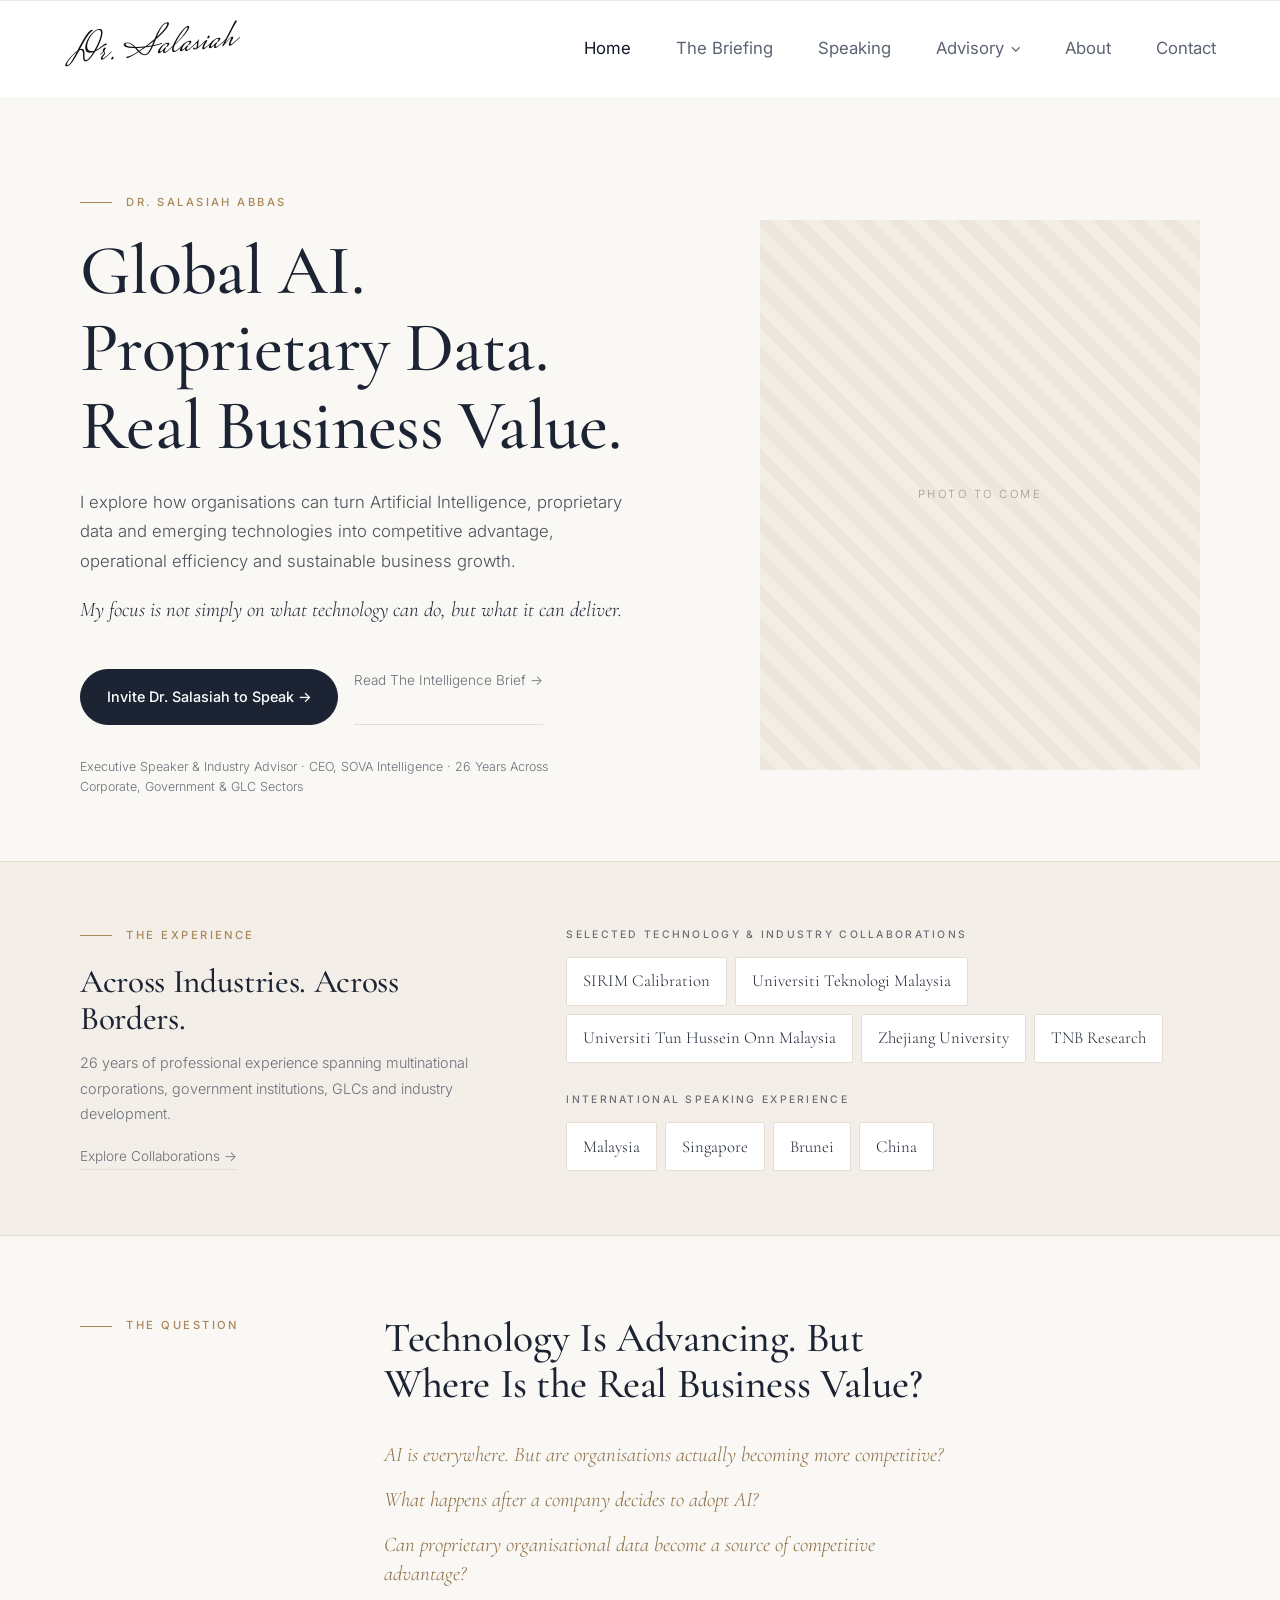
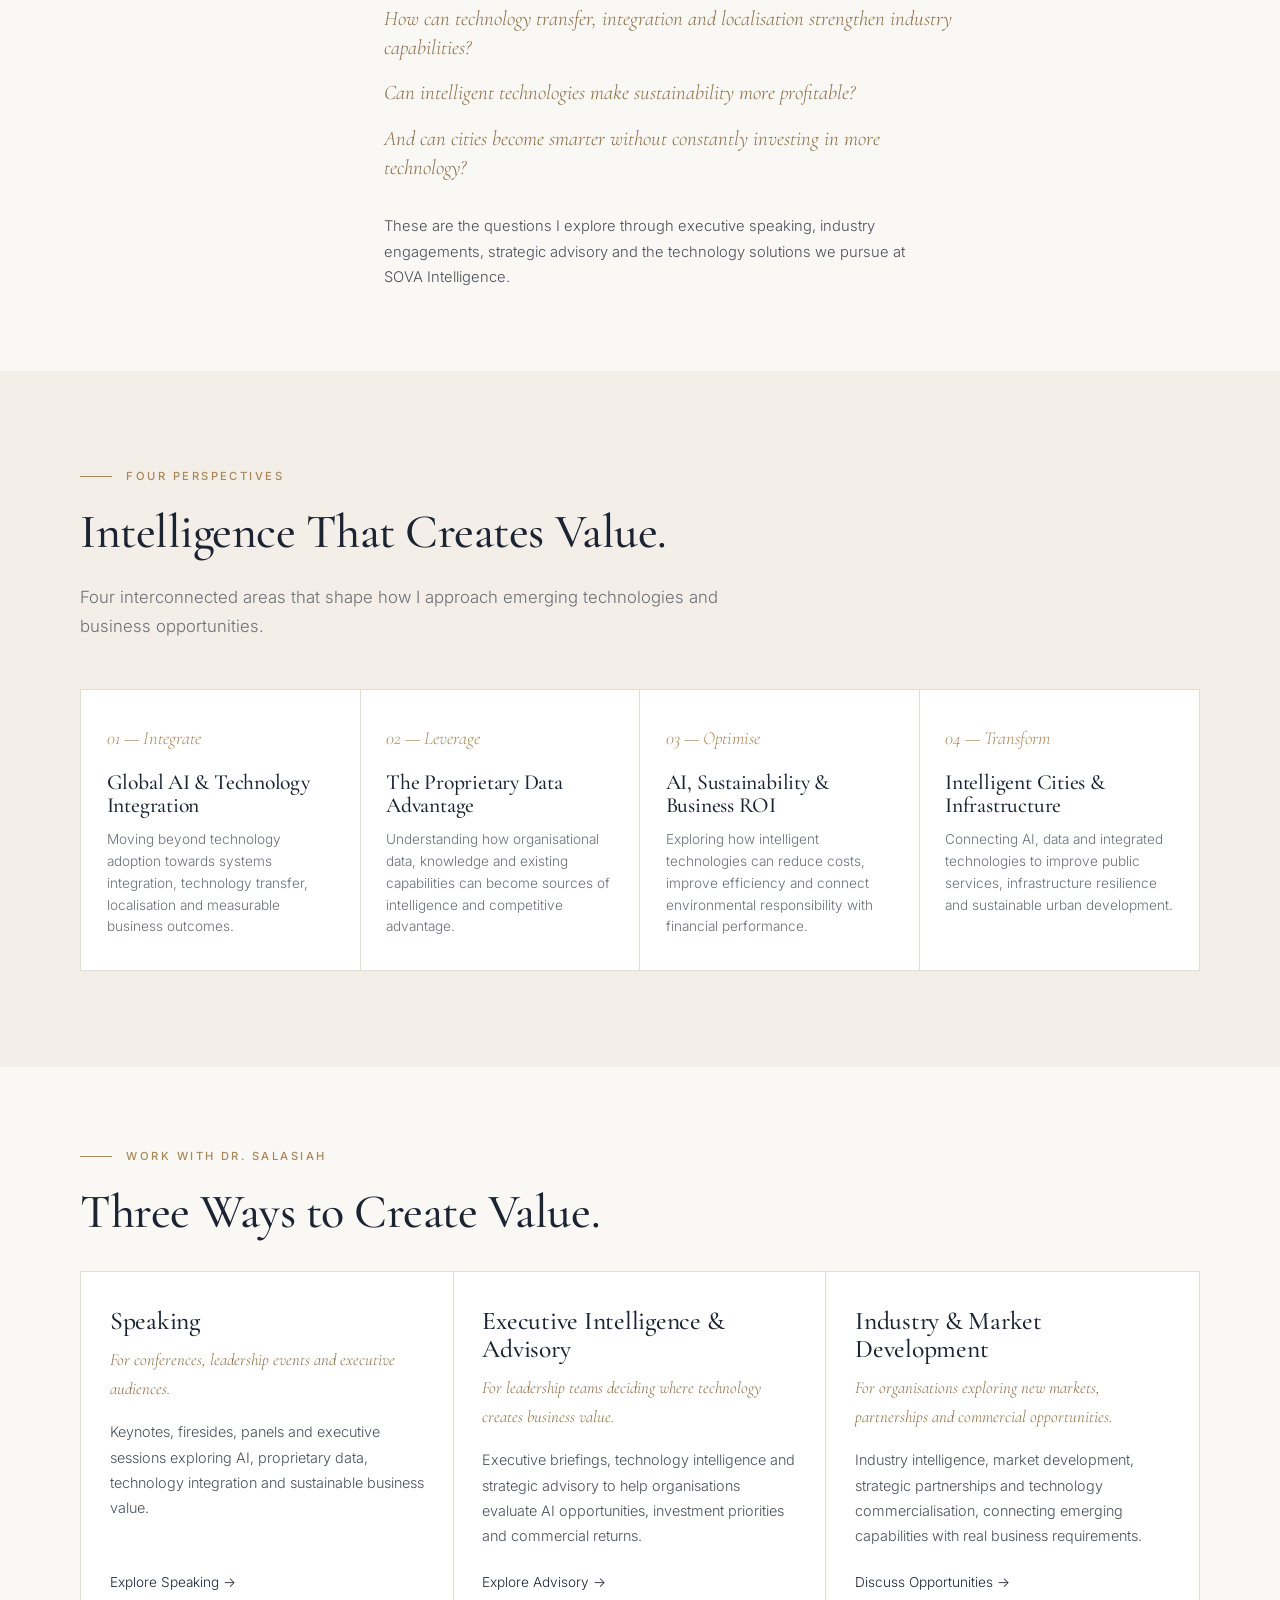
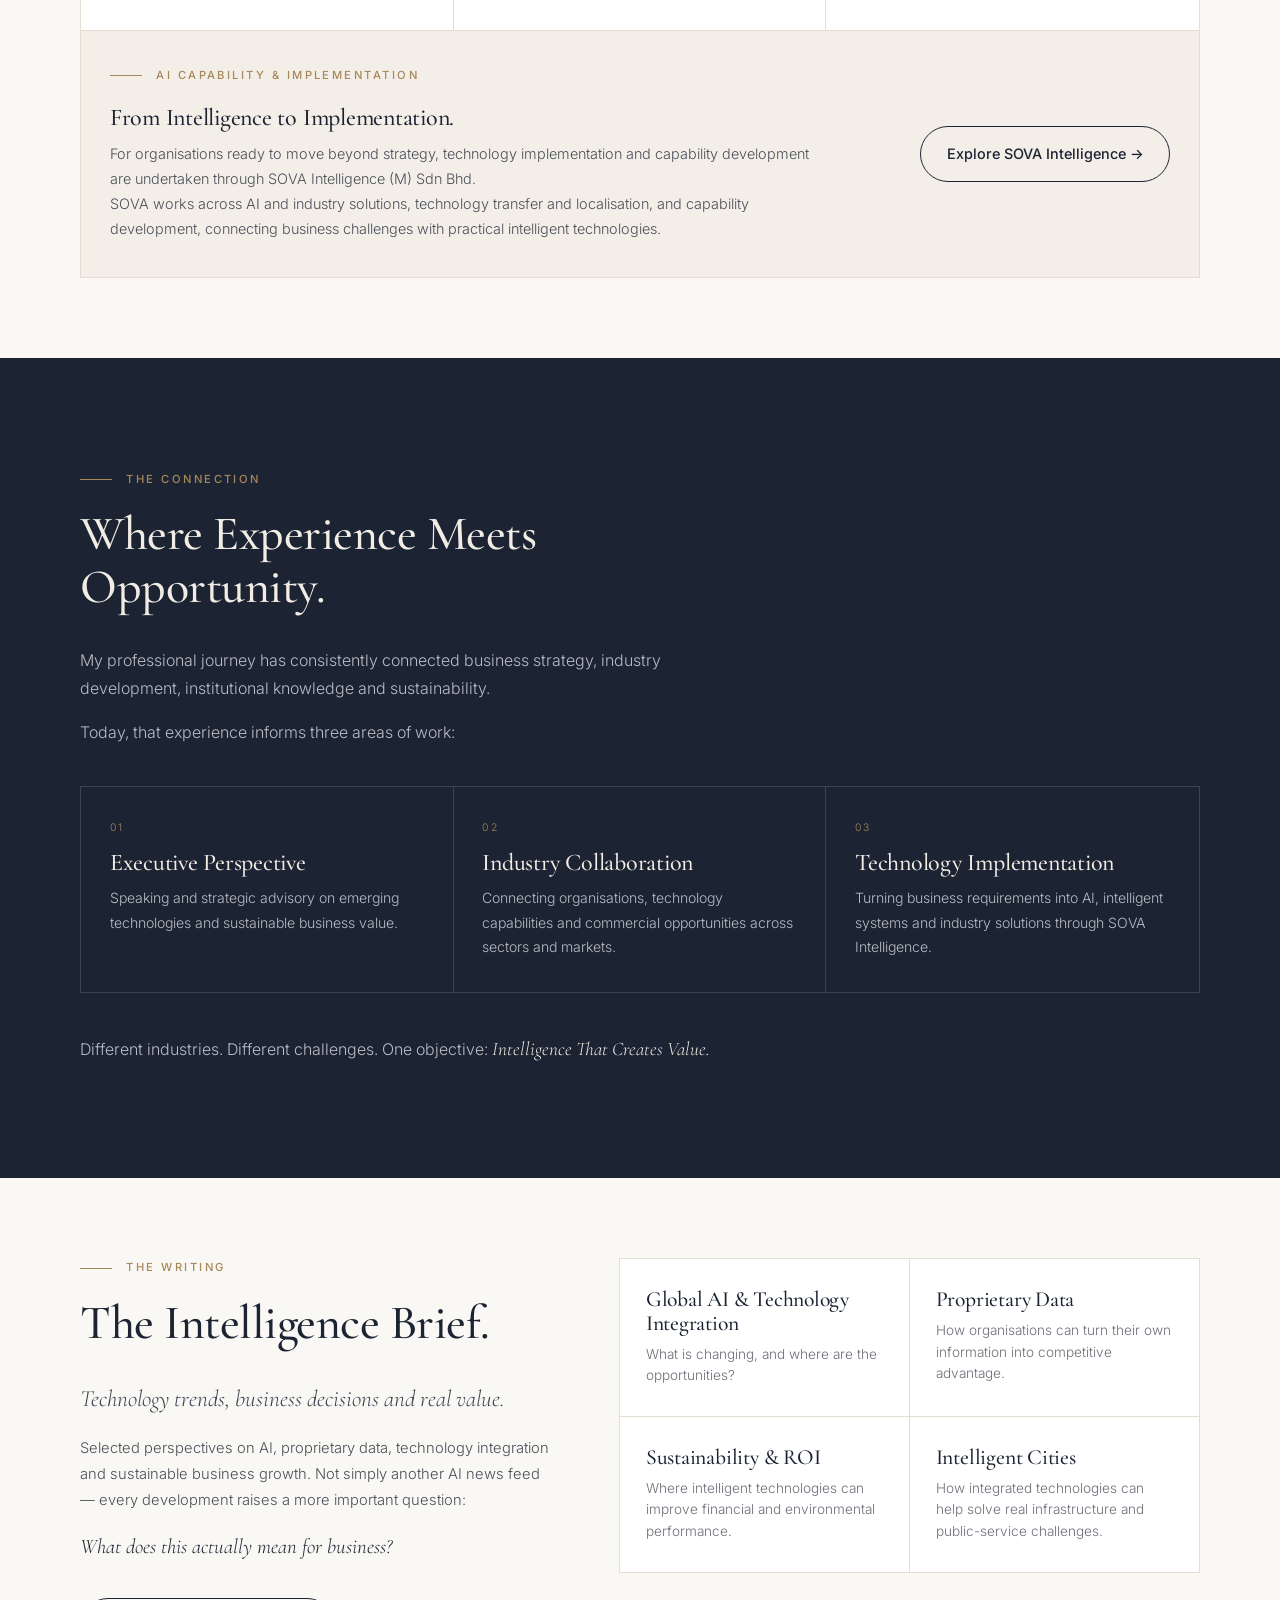
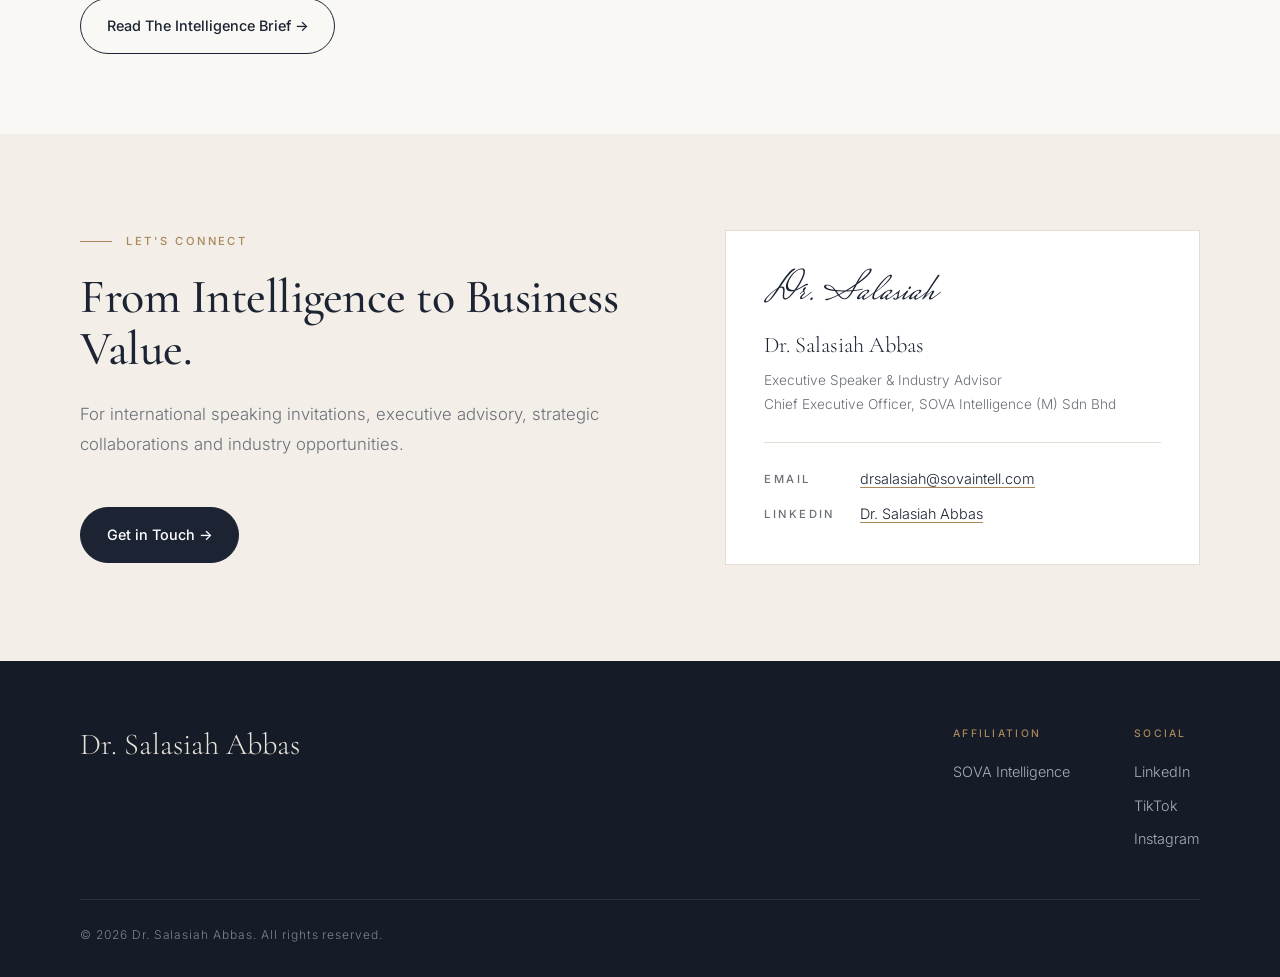
==== index.html @ 17d59cf4 "Add Home page at the main address and move Speaking to /speaking - index.html is now the Home page (" ====
<!DOCTYPE html>
<html lang="en">
<head>
  <meta charset="UTF-8">
  <meta name="viewport" content="width=device-width, initial-scale=1.0">
  <title>Dr. Salasiah Abbas · Global AI. Proprietary Data. Real Business Value.</title>
  <meta name="description" content="I explore how organisations can turn Artificial Intelligence, proprietary data and emerging technologies into competitive advantage, operational efficiency and sustainable business growth.">
  <!-- Link preview (WhatsApp, LinkedIn, Facebook, X). Update the URLs if the site moves to her own domain. -->
  <meta property="og:type" content="website">
  <meta property="og:site_name" content="Dr. Salasiah Abbas">
  <meta property="og:url" content="https://drsalasiah.pages.dev/">
  <meta property="og:title" content="Dr. Salasiah Abbas · Global AI. Proprietary Data. Real Business Value.">
  <meta property="og:description" content="I explore how organisations can turn Artificial Intelligence, proprietary data and emerging technologies into competitive advantage, operational efficiency and sustainable business growth.">
  <meta property="og:image" content="https://drsalasiah.pages.dev/images/share.jpg">
  <meta property="og:image:width" content="1200">
  <meta property="og:image:height" content="630">
  <meta property="og:image:alt" content="Dr. Salasiah Abbas">
  <meta name="twitter:card" content="summary_large_image">
  <meta name="twitter:title" content="Dr. Salasiah Abbas · Global AI. Proprietary Data. Real Business Value.">
  <meta name="twitter:description" content="I explore how organisations can turn Artificial Intelligence, proprietary data and emerging technologies into competitive advantage, operational efficiency and sustainable business growth.">
  <meta name="twitter:image" content="https://drsalasiah.pages.dev/images/share.jpg">
  <link rel="preconnect" href="https://fonts.googleapis.com">
  <link rel="preconnect" href="https://fonts.gstatic.com" crossorigin>
  <link href="https://fonts.googleapis.com/css2?family=Cormorant+Garamond:ital,wght@0,400;0,500;1,400;1,500&family=Inter:wght@300;400;500;600&family=Mrs+Saint+Delafield&display=swap" rel="stylesheet">
  <link rel="stylesheet" href="styles.css?v=20">
</head>
<body>

  <!-- Navigation -->
  <header class="site-header">
    <div class="nav">
      <a href="index.html" class="wordmark" aria-label="Dr. Salasiah Abbas"><span class="wordmark-script">Dr. Salasiah</span></a>
      <button class="nav-toggle" aria-label="Open menu" aria-expanded="false">&#9776;</button>
      
      <nav class="nav-links">
        <a href="index.html" class="nav-item active" aria-current="page">Home</a>
        <a href="briefing.html" class="nav-item">The Briefing</a>
        <a href="speaking.html" class="nav-item">Speaking</a>
        <div class="nav-dropdown">
          <a href="advisory.html" class="nav-item dropdown-toggle" aria-expanded="false" aria-haspopup="true">Advisory <svg class="chevron" viewBox="0 0 10 6" aria-hidden="true"><path d="M1 1l4 4 4-4" fill="none" stroke="currentColor" stroke-width="1.2"/></svg></a>
          <div class="dropdown-menu">
            <a class="dropdown-item" href="advisory.html#speaking"><strong>Speaking</strong><span>Keynotes, firesides, panels and executive sessions.</span></a>
            <a class="dropdown-item" href="advisory.html#advisory"><strong>Executive Intelligence &amp; Advisory</strong><span>Where technology creates business value.</span></a>
            <a class="dropdown-item" href="consulting.html"><strong>1:1 Executive Consulting</strong><span>Private sessions for business leaders.</span></a>
            <a class="dropdown-item" href="advisory.html#market"><strong>Industry &amp; Market Development</strong><span>New markets and commercial opportunities.</span></a>
            <a class="dropdown-item" href="advisory.html#partnerships"><strong>Partnerships</strong><span>Companies, governments and industry organisations.</span></a>
            <a class="dropdown-item external" href="https://www.sovaintell.com" target="_blank" rel="noopener"><strong>SOVA Intelligence</strong><span>Technology implementation, handled by SOVA.</span><svg class="ext-arrow" viewBox="0 0 10 10" aria-hidden="true"><path d="M2 8l6-6M3.5 2H8v4.5" fill="none" stroke="currentColor" stroke-width="1"/></svg></a>
          </div>
        </div>
        <a href="about.html" class="nav-item">About</a>
        <a href="contact.html" class="nav-item">Contact</a>
      </nav>
    </div>
  </header>

  <main>

    <!-- Intro + photo -->
    <section class="contact-hero">
      <div class="container contact-hero-grid">
        <div>
          <p class="eyebrow">Dr. Salasiah Abbas</p>
          <h1>Global AI. Proprietary Data. Real Business Value.</h1>
          <p class="home-lead">I explore how organisations can turn Artificial Intelligence, proprietary data and emerging technologies into competitive advantage, operational efficiency and sustainable business growth.</p>
          <p class="home-lead"><em>My focus is not simply on what technology can do, but what it can deliver.</em></p>
          <div class="btn-row">
            <a href="speaking.html" class="btn btn-pill">Invite Dr. Salasiah to Speak &rarr;</a>
            <a href="briefing.html" class="consult-sub">Read The Intelligence Brief &rarr;</a>
          </div>
          <p class="home-creds">Executive Speaker &amp; Industry Advisor · CEO, SOVA Intelligence · 26 Years Across Corporate, Government &amp; GLC Sectors</p>
        </div>
        <div class="photo-placeholder contact-photo">Photo to come</div>
      </div>
    </section>

    <!-- The experience -->
    <section class="home-band">
      <div class="container home-band-grid">
        <div>
          <p class="eyebrow">The experience</p>
          <h2 class="band-title">Across Industries. Across Borders.</h2>
          <p class="band-text">26 years of professional experience spanning multinational corporations, government institutions, GLCs and industry development.</p>
          <a class="consult-sub band-link">Explore Collaborations &rarr;</a>
        </div>
        <div class="band-lists">
          <div>
            <p class="band-label">Selected Technology &amp; Industry Collaborations</p>
            <ul class="chip-list">
              <li>SIRIM Calibration</li><li>Universiti Teknologi Malaysia</li><li>Universiti Tun Hussein Onn Malaysia</li><li>Zhejiang University</li><li>TNB Research</li>
            </ul>
          </div>
          <div>
            <p class="band-label">International Speaking Experience</p>
            <ul class="chip-list">
              <li>Malaysia</li><li>Singapore</li><li>Brunei</li><li>China</li>
            </ul>
          </div>
        </div>
      </div>
    </section>

    <!-- The question -->
    <section class="brief-section">
      <div class="container rail">
        <div class="rail-label">
          <p class="eyebrow">The question</p>
        </div>
        <div class="question">
          <h2>Technology Is Advancing. But Where Is the Real Business Value?</h2>
          <ul class="question-list">
            <li>AI is everywhere. But are organisations actually becoming more competitive?</li>
            <li>What happens after a company decides to adopt AI?</li>
            <li>Can proprietary organisational data become a source of competitive advantage?</li>
            <li>How can technology transfer, integration and localisation strengthen industry capabilities?</li>
            <li>Can intelligent technologies make sustainability more profitable?</li>
            <li>And can cities become smarter without constantly investing in more technology?</li>
          </ul>
          <p class="question-close">These are the questions I explore through executive speaking, industry engagements, strategic advisory and the technology solutions we pursue at SOVA Intelligence.</p>
        </div>
      </div>
    </section>

    <!-- Four perspectives -->
    <section class="home-alt">
      <div class="container">
        <p class="eyebrow">Four perspectives</p>
        <h2>Intelligence That Creates Value.</h2>
        <p class="section-intro">Four interconnected areas that shape how I approach emerging technologies and business opportunities.</p>
        <div class="lens-grid">
          <div class="lens"><span class="lens-num">01 — Integrate</span><h3>Global AI &amp; Technology Integration</h3><p>Moving beyond technology adoption towards systems integration, technology transfer, localisation and measurable business outcomes.</p></div>
          <div class="lens"><span class="lens-num">02 — Leverage</span><h3>The Proprietary Data Advantage</h3><p>Understanding how organisational data, knowledge and existing capabilities can become sources of intelligence and competitive advantage.</p></div>
          <div class="lens"><span class="lens-num">03 — Optimise</span><h3>AI, Sustainability &amp; Business ROI</h3><p>Exploring how intelligent technologies can reduce costs, improve efficiency and connect environmental responsibility with financial performance.</p></div>
          <div class="lens"><span class="lens-num">04 — Transform</span><h3>Intelligent Cities &amp; Infrastructure</h3><p>Connecting AI, data and integrated technologies to improve public services, infrastructure resilience and sustainable urban development.</p></div>
        </div>
      </div>
    </section>

    <!-- Work with Dr. Salasiah -->
    <section class="brief-section">
      <div class="container">
        <p class="eyebrow">Work with Dr. Salasiah</p>
        <h2>Three Ways to Create Value.</h2>
        <div class="ways">
          <div class="way">
            <h3>Speaking</h3>
            <p class="way-for">For conferences, leadership events and executive audiences.</p>
            <p>Keynotes, firesides, panels and executive sessions exploring AI, proprietary data, technology integration and sustainable business value.</p>
            <a class="service-link" href="speaking.html">Explore Speaking &rarr;</a>
          </div>
          <div class="way">
            <h3>Executive Intelligence &amp; Advisory</h3>
            <p class="way-for">For leadership teams deciding where technology creates business value.</p>
            <p>Executive briefings, technology intelligence and strategic advisory to help organisations evaluate AI opportunities, investment priorities and commercial returns.</p>
            <a class="service-link" href="advisory.html">Explore Advisory &rarr;</a>
          </div>
          <div class="way">
            <h3>Industry &amp; Market Development</h3>
            <p class="way-for">For organisations exploring new markets, partnerships and commercial opportunities.</p>
            <p>Industry intelligence, market development, strategic partnerships and technology commercialisation, connecting emerging capabilities with real business requirements.</p>
            <a class="service-link" href="advisory.html#market">Discuss Opportunities &rarr;</a>
          </div>
        </div>
        <div class="implement">
          <div>
            <p class="eyebrow">AI capability &amp; implementation</p>
            <h3>From Intelligence to Implementation.</h3>
            <p>For organisations ready to move beyond strategy, technology implementation and capability development are undertaken through SOVA Intelligence (M) Sdn Bhd.</p>
            <p>SOVA works across AI and industry solutions, technology transfer and localisation, and capability development, connecting business challenges with practical intelligent technologies.</p>
          </div>
          <a class="btn btn-pill btn-outline" href="https://www.sovaintell.com/" target="_blank" rel="noopener">Explore SOVA Intelligence &rarr;</a>
        </div>
      </div>
    </section>

    <!-- The connection -->
    <section class="consult-cta connection">
      <div class="container">
        <p class="eyebrow">The connection</p>
        <h2>Where Experience Meets Opportunity.</h2>
        <div class="cta-body">
          <p>My professional journey has consistently connected business strategy, industry development, institutional knowledge and sustainability.</p>
          <p>Today, that experience informs three areas of work:</p>
        </div>
        <div class="conn-grid">
          <div class="conn"><p class="conn-label">01</p><h3>Executive Perspective</h3><p>Speaking and strategic advisory on emerging technologies and sustainable business value.</p></div>
          <div class="conn"><p class="conn-label">02</p><h3>Industry Collaboration</h3><p>Connecting organisations, technology capabilities and commercial opportunities across sectors and markets.</p></div>
          <div class="conn"><p class="conn-label">03</p><h3>Technology Implementation</h3><p>Turning business requirements into AI, intelligent systems and industry solutions through SOVA Intelligence.</p></div>
        </div>
        <p class="conn-close">Different industries. Different challenges. One objective: <em>Intelligence That Creates Value.</em></p>
      </div>
    </section>

    <!-- The writing -->
    <section class="brief-section">
      <div class="container writing-grid">
        <div>
          <p class="eyebrow">The writing</p>
          <h2>The Intelligence Brief.</h2>
          <p class="contact-lead">Technology trends, business decisions and real value.</p>
          <p class="writing-text">Selected perspectives on AI, proprietary data, technology integration and sustainable business growth. Not simply another AI news feed — every development raises a more important question:</p>
          <p class="writing-q">What does this actually mean for business?</p>
          <a class="btn btn-pill btn-outline" href="briefing.html">Read The Intelligence Brief &rarr;</a>
        </div>
        <div class="topic-table">
          <div class="topic-cell"><h3>Global AI &amp; Technology Integration</h3><p>What is changing, and where are the opportunities?</p></div>
          <div class="topic-cell"><h3>Proprietary Data</h3><p>How organisations can turn their own information into competitive advantage.</p></div>
          <div class="topic-cell"><h3>Sustainability &amp; ROI</h3><p>Where intelligent technologies can improve financial and environmental performance.</p></div>
          <div class="topic-cell"><h3>Intelligent Cities</h3><p>How integrated technologies can help solve real infrastructure and public-service challenges.</p></div>
        </div>
      </div>
    </section>

    <!-- Let's connect -->
    <section class="home-alt connect">
      <div class="container connect-grid">
        <div>
          <p class="eyebrow">Let's connect</p>
          <h2>From Intelligence to Business Value.</h2>
          <p class="section-intro">For international speaking invitations, executive advisory, strategic collaborations and industry opportunities.</p>
          <a class="btn btn-pill" href="contact.html">Get in Touch &rarr;</a>
        </div>
        <div class="connect-card">
          <p class="signature">Dr. Salasiah</p>
          <p class="connect-name">Dr. Salasiah Abbas</p>
          <p class="connect-role">Executive Speaker &amp; Industry Advisor<br>Chief Executive Officer, SOVA Intelligence (M) Sdn Bhd</p>
          <dl class="connect-dl">
            <div><dt>Email</dt><dd><a class="inline-link" href="mailto:drsalasiah@sovaintell.com">drsalasiah@sovaintell.com</a></dd></div>
            <div><dt>LinkedIn</dt><dd><a class="inline-link" href="https://www.linkedin.com/in/dr-salasiah-abbas-5362b3144" target="_blank" rel="noopener">Dr. Salasiah Abbas</a></dd></div>
          </dl>
        </div>
      </div>
    </section>

  </main>

  <!-- Footer -->
  <footer class="site-footer">
    <div class="container">
      <div class="footer-top">
        <p class="footer-line">Dr. Salasiah Abbas</p>
        <div class="footer-cols">
          <div>
            <h4>Affiliation</h4>
            <a href="https://www.sovaintell.com" target="_blank" rel="noopener">SOVA Intelligence</a>
          </div>
          <div>
            <h4>Social</h4>
            <a href="https://www.linkedin.com/in/dr-salasiah-abbas-5362b3144" target="_blank" rel="noopener">LinkedIn</a>
            <a href="https://www.tiktok.com/@dr_salasiah" target="_blank" rel="noopener">TikTok</a>
            <a href="https://www.instagram.com/drsalasiah" target="_blank" rel="noopener">Instagram</a>
          </div>
        </div>
      </div>
      <p class="copyright">&copy; <span id="year"></span> Dr. Salasiah Abbas. All rights reserved.</p>
    </div>
  </footer>

  <script src="script.js?v=20"></script>
</body>
</html>
---- styles.css ----
:root {
  --ink: #1c2433;
  --muted: #6b6f78;
  --bg: #faf8f4;
  --alt: #f3efe8;
  --accent: #a8875a;
  --accent-dark: #8a6d45;
  --line: #e4ddd1;
  --radius: 2px;
  --serif: "Cormorant Garamond", Georgia, serif;
  --sans: "Inter", system-ui, sans-serif;
}

* { box-sizing: border-box; margin: 0; padding: 0; }
html { scroll-behavior: smooth; }
body { font-family: var(--sans); font-weight: 300; color: var(--ink); background: var(--bg); line-height: 1.75; -webkit-font-smoothing: antialiased; }
a { color: inherit; text-decoration: none; }
img { max-width: 100%; display: block; }
strong { font-weight: 500; }

.container { width: min(1120px, 90%); margin: 0 auto; }
.narrow { width: min(720px, 90%); }
.center { text-align: center; }

h1, h2, h3 { font-family: var(--serif); font-weight: 500; line-height: 1.1; letter-spacing: -.01em; }
h1 { font-size: clamp(2.6rem, 5.5vw, 4.4rem); margin-bottom: 1.5rem; }
h2 { font-size: clamp(2rem, 4vw, 3rem); margin-bottom: 2rem; }
h3 { font-size: 1.5rem; }

.eyebrow, .stat-label, dt {
  font-size: .7rem; letter-spacing: .22em; text-transform: uppercase; font-weight: 500;
}
.eyebrow { color: var(--accent); margin-bottom: 1.2rem; display: flex; align-items: center; gap: .9rem; }
.eyebrow::before { content: ""; width: 2rem; height: 1px; background: var(--accent); }
.center .eyebrow { justify-content: center; }
.lead { font-size: 1.1rem; color: var(--muted); max-width: 32rem; }

/* Buttons */
.btn {
  display: inline-block; padding: .95rem 1.8rem; border-radius: var(--radius);
  background: var(--ink); color: #fff; border: 1px solid var(--ink);
  font: inherit; font-size: .72rem; font-weight: 500; letter-spacing: .18em; text-transform: uppercase;
  transition: background .3s, color .3s, border-color .3s; cursor: pointer;
}
.btn:hover { background: var(--accent); border-color: var(--accent); }
.btn-outline { background: transparent; color: var(--ink); }
.btn-outline:hover { color: #fff; }
.btn-small { padding: .6rem 1.2rem; }
.btn-row { display: flex; flex-wrap: wrap; gap: 1rem; margin-top: 2.5rem; }

/* Side-by-side text + photo blocks */
.split { display: grid; grid-template-columns: 1fr 1fr; gap: 5rem; align-items: center; margin-bottom: 4rem; }
.split .section-intro { margin-bottom: 0; }
.split-photo { width: 100%; aspect-ratio: 4 / 3; object-fit: cover; border-radius: var(--radius); }
.split-reverse { margin-bottom: 0; }

/* Header */
.site-header { position: sticky; top: 0; z-index: 10; background: #fff; border-top: 1px solid #e5e7eb; }
.nav { width: min(1240px, 90%); height: 96px; margin: 0 auto; display: flex; align-items: center; justify-content: space-between; }
.wordmark { display: flex; align-items: baseline; color: #111; line-height: 1; }
.wordmark-script { font-family: "Mrs Saint Delafield", cursive; font-size: 2.6rem; font-weight: 400; transform: rotate(-6deg); margin-right: .15rem; }
.nav-links { display: flex; align-items: center; gap: 2.8rem; }
.nav-item { font: inherit; font-family: var(--sans); font-size: 1.05rem; font-weight: 400; color: #5b6472; background: none; border: 0; padding: 0; cursor: pointer; display: inline-flex; align-items: center; gap: .45rem; transition: color .2s; }
.nav-item:hover, .nav-item.active { color: #111827; }
.chevron { width: .6rem; height: .4rem; transition: transform .2s; }

/* Advisory dropdown */
.nav-dropdown { position: relative; }
.dropdown-menu {
  position: absolute; top: calc(100% + 1.4rem); left: 50%; width: 22.5rem; z-index: 20;
  background: #fff; border: 1px solid #e5e7eb; box-shadow: 0 18px 40px -18px rgba(17, 24, 39, .18);
  opacity: 0; visibility: hidden; transform: translate(-50%, 6px); transition: opacity .18s, transform .18s, visibility .18s;
}
.dropdown-menu::before { content: ""; position: absolute; left: 0; right: 0; top: -1.4rem; height: 1.4rem; }
.nav-dropdown:hover .dropdown-menu, .nav-dropdown:focus-within .dropdown-menu, .nav-dropdown.open .dropdown-menu { opacity: 1; visibility: visible; transform: translate(-50%, 0); }
.nav-dropdown:hover .chevron, .nav-dropdown.open .chevron { transform: rotate(180deg); }
.nav-dropdown:hover .dropdown-toggle, .nav-dropdown.open .dropdown-toggle { color: #111827; }
.dropdown-item { position: relative; display: block; padding: 1.05rem 1.6rem; border-bottom: 1px solid #eef0f3; cursor: pointer; transition: background .2s; }
.dropdown-item:last-child { border-bottom: 0; }
.dropdown-item:hover { background: #fafafa; }
.dropdown-item strong { display: block; font-family: var(--serif); font-size: 1.3rem; font-weight: 500; line-height: 1.25; color: #111827; }
.dropdown-item span { display: block; font-size: .85rem; color: #6b7280; margin-top: .25rem; }
.dropdown-item.external { padding-right: 3rem; }
.ext-arrow { position: absolute; right: 1.6rem; top: 50%; width: .65rem; height: .65rem; margin-top: -.33rem; color: #9ca3af; }
.nav-toggle { display: none; background: none; border: 0; font-size: 1.4rem; cursor: pointer; color: var(--ink); }

/* Hero */
.hero { padding: 6rem 0 7rem; }
.hero-grid { display: grid; grid-template-columns: 1.1fr .9fr; gap: 5rem; align-items: center; }
.hero-photo { width: 100%; aspect-ratio: 4 / 5; object-fit: cover; object-position: center top; border-radius: var(--radius); box-shadow: 1.5rem 1.5rem 0 var(--alt); }

/* Facts */
.facts { padding: 6rem 0; background: var(--alt); }
.facts-grid { display: grid; grid-template-columns: 1.1fr .9fr; gap: 5rem; align-items: start; }
.glance-block { margin-bottom: 4rem; }
.glance-intro { font-family: var(--serif); font-size: clamp(1.3rem, 2.2vw, 1.6rem); line-height: 1.5; max-width: 54rem; }
.fact-list > div { display: grid; grid-template-columns: 9rem 1fr; gap: 1rem; padding: 1rem 0; border-bottom: 1px solid var(--line); }
.fact-list > div:first-child { border-top: 1px solid var(--line); }
dt { color: var(--muted); padding-top: .25rem; }
.stats { display: grid; grid-template-columns: repeat(2, 1fr); border-top: 1px solid var(--line); border-left: 1px solid var(--line); }
.stat { padding: 1.8rem 1.5rem; display: flex; flex-direction: column; gap: .4rem; border-right: 1px solid var(--line); border-bottom: 1px solid var(--line); }
.stat-num { font-family: var(--serif); font-size: 3.2rem; font-weight: 500; line-height: 1; color: var(--ink); }
.stat-label { color: var(--muted); line-height: 1.6; }
.stat-word { font-size: 1.9rem; line-height: 1.25; }
.text-link { color: var(--accent-dark); font-weight: 400; border-bottom: 1px solid var(--accent); }
.text-link:hover { color: var(--ink); }

/* Sections */
.section { padding: 7rem 0; }
.alt { background: var(--alt); }
.section-intro { font-size: 1.05rem; color: var(--muted); max-width: 44rem; margin: -.5rem 0 3rem; }


/* Jump bar */
.jump-bar { position: sticky; top: 97px; z-index: 9; background: var(--bg); border-bottom: 1px solid var(--line); }
.pills { display: flex; align-items: center; gap: 2rem; padding: 1rem 0; overflow-x: auto; }
.pills-label { font-size: .65rem; letter-spacing: .22em; text-transform: uppercase; font-weight: 500; color: var(--accent); white-space: nowrap; }
.pills a { white-space: nowrap; font-size: .72rem; letter-spacing: .14em; text-transform: uppercase; color: var(--muted); padding-bottom: 2px; border-bottom: 1px solid transparent; transition: color .2s, border-color .2s; }
.pills a:hover { color: var(--ink); border-color: var(--accent); }

/* Talks */
.talk { display: grid; grid-template-columns: 6rem 1fr; gap: 2rem; padding: 3.5rem 0; border-top: 1px solid var(--line); }
.talk-num { font-family: var(--serif); font-size: 3.4rem; font-weight: 400; font-style: italic; color: var(--accent); line-height: 1; }
.talk h3 { font-size: clamp(1.7rem, 3vw, 2.2rem); }
.talk-sub { font-family: var(--serif); font-size: 1.3rem; font-style: italic; color: var(--accent-dark); margin: .6rem 0 1.2rem; line-height: 1.4; }
.talk p:not(.talk-sub):not(.talk-meta) { color: #4a4f59; max-width: 46rem; }
.talk-meta { display: flex; flex-wrap: wrap; align-items: baseline; gap: .4rem 1rem; margin-top: 1.4rem; font-size: .9rem; color: var(--muted); }
.talk-meta > span { font-size: .65rem; letter-spacing: .22em; text-transform: uppercase; font-weight: 500; color: var(--ink); min-width: 5.5rem; }
.tags { list-style: none; display: flex; flex-wrap: wrap; gap: .5rem; margin-top: 1.2rem; }
.talk-meta .tags { margin-top: 0; }
.tags li { border: 1px solid var(--line); border-radius: var(--radius); padding: .3rem .8rem; font-size: .65rem; letter-spacing: .14em; text-transform: uppercase; font-weight: 500; color: var(--ink); background: transparent; }

/* Callout */
.callout-section { padding: 7rem 0; border-top: 1px solid var(--line); }
.callout-section p:not(.eyebrow) { color: var(--muted); margin-bottom: 1.2rem; }
.callout-section .btn { margin-top: 1.5rem; }

/* Notable engagements */
.card-grid { display: grid; grid-template-columns: repeat(2, 1fr); gap: 1.5rem; }
.card { background: var(--bg); border: 1px solid var(--line); border-radius: var(--radius); padding: 2.2rem; }
.card:last-child:nth-child(odd) { grid-column: 1 / -1; }
.card .label { font-size: .65rem; letter-spacing: .22em; text-transform: uppercase; font-weight: 500; color: var(--accent); margin-bottom: .8rem; }
.card h3 { font-size: 1.5rem; margin-bottom: 1rem; }
.venue { color: var(--muted); font-size: .85rem; margin: -.6rem 0 1rem; }
.card p:last-child { color: #4a4f59; }

/* Press & media */
/* Press list */
.press-enquiries { font-size: .9rem; color: var(--muted); margin: -1.8rem 0 3rem; max-width: 44rem; }
.press-list { border-top: 1px solid var(--line); }
.press-item { display: grid; grid-template-columns: 11rem 1fr auto; gap: .4rem 2.5rem; align-items: baseline; padding: 1.8rem 0; border-bottom: 1px solid var(--line); }
.press-type { grid-row: span 2; font-size: .65rem; font-weight: 500; letter-spacing: .22em; text-transform: uppercase; color: var(--accent); }
.press-item h3 { font-size: clamp(1.3rem, 2.2vw, 1.6rem); line-height: 1.25; }
.press-meta { grid-column: 2; font-size: .85rem; color: var(--muted); }
.press-link { grid-column: 3; grid-row: 1 / span 2; align-self: center; white-space: nowrap; font-size: .85rem; color: var(--ink); border-bottom: 1px solid var(--accent); transition: color .2s; }
.press-link:hover { color: var(--accent-dark); }


/* Booking */
.booking { background: var(--ink); color: #f1ece4; }
.booking .eyebrow { color: var(--accent); }
.booking-grid { display: grid; grid-template-columns: 1.3fr .7fr; gap: 5rem; align-items: center; }
.booking-grid > div > p { color: #b8bcc5; }
.booking .btn { background: var(--accent); border-color: var(--accent); }
.booking .btn:hover { background: #fff; border-color: #fff; color: var(--ink); }
.booking-note { font-size: .85rem; margin-top: 2rem; max-width: 34rem; }
.booking .btn-outline { background: transparent; color: #f1ece4; border-color: rgba(255,255,255,.35); }
.booking .btn-outline:hover { background: #fff; border-color: #fff; color: var(--ink); }

/* Contact page */
.contact-hero { padding: 6rem 0 4rem; }
.contact-hero-grid { display: grid; grid-template-columns: 1.1fr .9fr; gap: 5rem; align-items: center; }
.contact-lead { font-family: var(--serif); font-style: italic; font-size: 1.45rem; line-height: 1.5; color: #3b4150; max-width: 30rem; }
.contact-photo { width: 100%; max-width: 440px; justify-self: end; aspect-ratio: 4 / 5; object-fit: cover; object-position: center 25%; border-radius: var(--radius); }
.contact-rule { border: 0; height: 1px; background: linear-gradient(90deg, transparent, var(--line) 15%, var(--line) 85%, transparent); }
.contact-main { padding: 5rem 0 7rem; }
.contact-grid { display: grid; grid-template-columns: 1.25fr .75fr; gap: 6rem; align-items: start; }

.hidden-field { display: none; }
.field { display: flex; flex-direction: column; gap: .7rem; margin-bottom: 2.2rem; border: 0; font-size: .65rem; font-weight: 500; letter-spacing: .22em; text-transform: uppercase; color: var(--muted); }
.field legend { padding: 0; margin-bottom: .9rem; }
.field input, .field textarea { font: inherit; letter-spacing: normal; text-transform: none; color: var(--ink); background: transparent; outline: none; transition: border-color .2s; }
.field input { font-family: var(--serif); font-size: 1.35rem; border: 0; border-bottom: 1px solid #cfc8bc; border-radius: 0; padding: .4rem 0 .8rem; }
.field textarea { font-size: .95rem; border: 1px solid #cfc8bc; border-radius: var(--radius); padding: 1rem 1.1rem; resize: vertical; }
.field input::placeholder, .field textarea::placeholder { color: #b3ada3; }
.field input:focus, .field textarea:focus { border-color: var(--ink); }
.topic-grid { display: grid; grid-template-columns: repeat(2, 1fr); gap: .5rem; }
.topic { display: flex; gap: .8rem; align-items: flex-start; padding: 1rem 1.1rem; border: 1px solid var(--line); border-radius: var(--radius); background: #fff; cursor: pointer; text-transform: none; letter-spacing: normal; transition: border-color .2s, background .2s; }
.topic input { margin-top: .3rem; accent-color: var(--ink); }
.topic strong { display: block; font-size: .9rem; font-weight: 400; color: var(--ink); }
.topic small { display: block; font-size: .78rem; color: var(--muted); line-height: 1.5; margin-top: .2rem; }
.topic:last-child:nth-child(odd) { grid-column: 1 / -1; }
.topic:has(input:checked) { border-color: var(--ink); background: var(--alt); }
.btn-pill { border-radius: 999px; text-transform: none; letter-spacing: normal; font-size: .9rem; padding: .9rem 1.6rem; }
.form-status { margin-top: 1rem; font-size: .9rem; color: var(--muted); min-height: 1.5em; }
.contact-alt { font-size: .8rem; color: var(--muted); margin-top: .5rem; }
.contact-alt a, .contact-side p a { color: var(--ink); border-bottom: 1px solid var(--accent); }

/* Advisory page */
.inline-link { color: var(--ink); border-bottom: 1px solid var(--accent); }
.advisory-hero-photo { width: 100%; max-width: 480px; justify-self: end; aspect-ratio: 1 / 1; object-fit: cover; border-radius: var(--radius); }
.page-index { border-top: 1px solid var(--line); border-bottom: 1px solid var(--line); }
.services-section { padding: 6rem 0; }
.services { border: 1px solid var(--line); background: #fff; }
.service { display: grid; grid-template-columns: 1fr 1fr; border-bottom: 1px solid var(--line); scroll-margin-top: 7rem; }
.service:last-child { border-bottom: 0; }
.service-reverse .service-photo { order: 2; }
.service-photo { min-height: 380px; height: 100%; }
img.service-photo { width: 100%; object-fit: cover; display: block; }
@media (min-width: 861px) { img.service-photo { height: 0; min-height: 100%; } .service { min-height: 380px; } } /* photo follows the text height instead of stretching the row */
.service-body { padding: 3.2rem 3rem; display: flex; flex-direction: column; justify-content: center; }
.service-for { font-size: .65rem; font-weight: 500; letter-spacing: .22em; text-transform: uppercase; color: var(--muted); margin-bottom: 1rem; }
.service h2 { font-size: clamp(1.8rem, 3vw, 2.4rem); margin-bottom: 1.1rem; }
.service-body > p:not(.service-for) { font-size: .95rem; color: #4a4f59; }
.service .tags { margin-top: 1.4rem; }
.service-link { align-self: flex-start; margin-top: 1.8rem; font-size: .85rem; color: var(--ink); border-bottom: 1px solid var(--accent); transition: color .2s; }
.service-link:hover { color: var(--accent-dark); }
.sits { background: var(--alt); padding: 6rem 0; }
.sits-grid { display: grid; grid-template-columns: .8fr 1.2fr; gap: 5rem; align-items: start; }
.sits h2 { font-size: clamp(2.2rem, 4vw, 3rem); }
.sits-body { display: grid; gap: 1.1rem; color: #4a4f59; max-width: 36rem; }
.sits-body strong { color: var(--ink); }
.sits-tagline { font-family: var(--serif); font-style: italic; font-size: 1.5rem; color: var(--ink); margin-top: .5rem; }
.sits-body .btn { justify-self: start; margin-top: .6rem; }

/* 1:1 Executive Consulting page */
.consult-hero { padding: 6rem 0 4rem; }
.consult-hero h1 { max-width: 46rem; }
.consult-hero .contact-lead { max-width: 40rem; }
.consult-hero .btn-row { align-items: center; }
.consult-sub { font-size: .85rem; color: var(--muted); border-bottom: 1px solid var(--line); }
.consult-sub:hover { color: var(--ink); }
.consult-facts { display: grid; grid-template-columns: repeat(2, 1fr); gap: 0 3rem; margin-top: 2.5rem; }
.consult-facts > div { display: grid; grid-template-columns: 6rem 1fr; gap: 1rem; padding: .9rem 0; border-top: 1px solid var(--line); }
.consult-facts dd { font-size: .92rem; }
.consult-work { padding: 6rem 0; }
.work-list { margin-top: 1rem; border-top: 1px solid var(--line); }
.work-item { display: grid; grid-template-columns: .9fr 1.1fr; gap: 4rem; padding: 3rem 0; border-bottom: 1px solid var(--line); }
.work-num { display: block; font-size: .75rem; color: var(--muted); letter-spacing: .1em; margin-bottom: .6rem; }
.work-item h3 { font-size: clamp(1.6rem, 2.6vw, 2.1rem); }
.work-item p { color: #4a4f59; max-width: 36rem; }
.consult-how { background: var(--alt); padding: 6rem 0; }
.steps { display: grid; grid-template-columns: repeat(3, 1fr); gap: 3rem; margin-top: 1rem; }
.step-num { display: block; font-family: var(--serif); font-size: 2.4rem; color: var(--accent); line-height: 1; margin-bottom: 1rem; }
.step h3 { font-size: 1.4rem; margin-bottom: .6rem; }
.step p { font-size: .92rem; color: #4a4f59; }
.steps-note { margin-top: 3rem; font-size: .9rem; color: var(--muted); }
.consult-cta { background: var(--ink); color: #f1ece4; padding: 7rem 0; }
.consult-cta h2 { max-width: 40rem; }
.cta-body { display: grid; gap: 1rem; max-width: 38rem; color: #b8bcc5; }
.cta-sign { margin-top: 2rem; display: grid; }
.cta-sign span { font-size: .8rem; color: #b8bcc5; }
.consult-cta .btn-row { align-items: center; gap: 1.6rem; }
.btn-light { background: #fff; color: var(--ink); border-color: #fff; }
.btn-light:hover { background: var(--accent); border-color: var(--accent); color: #fff; }
.cta-link { font-size: .85rem; color: #f1ece4; border-bottom: 1px solid var(--accent); }
.cta-link:hover { color: var(--accent); }

/* About page */
.about-sign { font-family: "Mrs Saint Delafield", cursive; font-size: 2.4rem; line-height: 1; color: var(--ink); margin-top: 2rem; }
.about-glance-sub { margin-top: 1.2rem; color: #4a4f59; max-width: 46rem; }
.about-facts > div { grid-template-columns: 8.5rem 1fr; }
.story { max-width: 40rem; display: grid; gap: 1.1rem; color: #4a4f59; }
.story h2 { color: var(--ink); margin: 2.5rem 0 .4rem; }
.story h2:first-child { margin-top: 0; }
.story-quote { font-family: var(--serif); font-style: italic; font-size: 1.45rem; line-height: 1.45; color: var(--ink); border-left: 2px solid var(--accent); padding: .3rem 0 .3rem 1.4rem; margin: .8rem 0; }
.story-photo-wrap { padding: 4rem 0; }
.story-photo { width: 100%; max-width: 760px; margin-left: auto; aspect-ratio: 16 / 9; border-radius: var(--radius); }
.themes { display: grid; gap: 1rem; margin: .4rem 0; padding-left: 1.2rem; border-left: 1px solid var(--line); }
.themes dt { font-family: var(--serif); font-size: 1.25rem; font-weight: 500; letter-spacing: normal; text-transform: none; color: var(--ink); padding: 0; }
.themes dd { font-size: .92rem; }
.story-close { margin-top: 2.2rem; text-align: center; }
.story-tagline { font-family: var(--serif); font-style: italic; font-size: 1.3rem; color: var(--muted); }
.signature { font-family: "Mrs Saint Delafield", cursive; font-size: 3rem; line-height: 1.2; color: var(--ink); }
.signature-name { font-size: .7rem; letter-spacing: .22em; text-transform: uppercase; color: var(--muted); }
.quick { border-top: 1px solid var(--line); }
.quick-title { font-size: clamp(1.8rem, 3vw, 2.3rem); margin: 0; }
.quick .rail { grid-template-columns: 20rem 1fr; }
.qa details { border-bottom: 1px solid var(--line); padding: 1.3rem 0; }
.qa details:first-child { border-top: 1px solid var(--line); }
.qa summary { list-style: none; cursor: pointer; font-family: var(--serif); font-size: 1.35rem; font-weight: 500; display: flex; justify-content: space-between; gap: 1rem; }
.qa summary::-webkit-details-marker { display: none; }
.qa summary::after { content: "+"; font-family: var(--sans); font-weight: 300; color: var(--accent); font-size: 1.4rem; line-height: 1; transition: transform .3s; }
.qa details[open] summary::after { transform: rotate(45deg); }
.qa details p { color: #4a4f59; margin-top: .8rem; max-width: 44rem; }
.next { background: var(--alt); padding: 5rem 0; }
.next-grid { display: grid; grid-template-columns: repeat(3, 1fr); gap: 3rem; }
.next-card h3 { font-size: 1.6rem; margin-bottom: .4rem; }
.next-card > p:not(.eyebrow) { font-size: .9rem; color: var(--muted); }
.next-card .service-link { display: inline-block; margin-top: 1rem; }
.next-links { display: flex; gap: 1.5rem; }

/* Home page */
.home-lead { font-size: 1.05rem; color: #4a4f59; max-width: 34rem; margin-top: 1rem; }
.home-lead em { font-family: var(--serif); font-size: 1.3rem; color: var(--ink); }
.home-creds { margin-top: 2rem; font-size: .78rem; color: var(--muted); max-width: 32rem; line-height: 1.6; }
.home-band { background: var(--alt); padding: 4rem 0; border-top: 1px solid var(--line); border-bottom: 1px solid var(--line); }
.home-band-grid { display: grid; grid-template-columns: .8fr 1.2fr; gap: 4rem; align-items: start; }
.band-title { font-size: clamp(1.7rem, 2.6vw, 2.1rem); margin-bottom: .8rem; }
.band-text { font-size: .9rem; color: var(--muted); max-width: 26rem; }
.band-link { display: inline-block; margin-top: 1.2rem; cursor: default; }
.band-lists { display: grid; gap: 1.8rem; }
.band-label { font-size: .65rem; font-weight: 500; letter-spacing: .22em; text-transform: uppercase; color: var(--muted); margin-bottom: .8rem; }
.chip-list { list-style: none; display: flex; flex-wrap: wrap; gap: .5rem; }
.chip-list li { background: #fff; border: 1px solid var(--line); border-radius: var(--radius); padding: .55rem 1rem; font-family: var(--serif); font-size: 1.05rem; color: var(--ink); }
.question h2 { font-size: clamp(1.9rem, 3.4vw, 2.6rem); max-width: 34rem; margin-bottom: 2rem; }
.question-list { list-style: none; display: grid; gap: 1rem; margin-bottom: 2rem; }
.question-list li { font-family: var(--serif); font-style: italic; font-size: 1.3rem; line-height: 1.4; color: var(--accent-dark); max-width: 36rem; }
.question-close { font-size: .92rem; color: #4a4f59; max-width: 34rem; }
.home-alt { background: var(--alt); padding: 6rem 0; }
.lens-grid { display: grid; grid-template-columns: repeat(4, 1fr); border: 1px solid var(--line); background: #fff; }
.lens { padding: 2rem 1.6rem; border-right: 1px solid var(--line); }
.lens:last-child { border-right: 0; }
.lens-num { display: block; font-family: var(--serif); font-style: italic; font-size: 1.15rem; color: var(--accent); margin-bottom: 1rem; }
.lens h3 { font-size: 1.35rem; margin-bottom: .7rem; }
.lens p { font-size: .85rem; color: var(--muted); line-height: 1.6; }
.ways { display: grid; grid-template-columns: repeat(3, 1fr); border: 1px solid var(--line); background: #fff; }
.way { padding: 2.2rem 1.8rem; border-right: 1px solid var(--line); display: flex; flex-direction: column; }
.way:last-child { border-right: 0; }
.way h3 { font-size: 1.6rem; margin-bottom: .6rem; }
.way-for { font-family: var(--serif); font-style: italic; font-size: 1.05rem; color: var(--accent-dark); margin-bottom: 1rem; }
.way p:not(.way-for) { font-size: .9rem; color: #4a4f59; }
.way .service-link { margin-top: auto; padding-top: 1.4rem; align-self: flex-start; border: 0; }
.implement { display: flex; justify-content: space-between; align-items: center; gap: 2.5rem; background: var(--alt); border: 1px solid var(--line); border-top: 0; padding: 2.2rem 1.8rem; }
.implement h3 { font-size: 1.5rem; margin-bottom: .6rem; }
.implement p:not(.eyebrow) { font-size: .9rem; color: #4a4f59; max-width: 44rem; }
.implement .btn { flex-shrink: 0; }
.conn-grid { display: grid; grid-template-columns: repeat(3, 1fr); border: 1px solid rgba(255,255,255,.14); margin-top: 2.5rem; }
.conn { padding: 2rem 1.8rem; border-right: 1px solid rgba(255,255,255,.14); }
.conn:last-child { border-right: 0; }
.conn-label { font-size: .65rem; letter-spacing: .22em; color: var(--accent); margin-bottom: .8rem; }
.conn h3 { font-size: 1.5rem; margin-bottom: .6rem; }
.conn p:not(.conn-label) { font-size: .88rem; color: #b8bcc5; }
.conn-close { margin-top: 2.5rem; color: #b8bcc5; }
.conn-close em { font-family: var(--serif); font-size: 1.2rem; color: #f1ece4; }
.writing-grid { display: grid; grid-template-columns: .9fr 1.1fr; gap: 4rem; align-items: start; }
.writing-text { font-size: .92rem; color: #4a4f59; margin-top: 1.2rem; max-width: 30rem; }
.writing-q { font-family: var(--serif); font-style: italic; font-size: 1.3rem; color: var(--ink); margin: 1rem 0 2rem; }
.connect-grid { display: grid; grid-template-columns: 1.1fr .9fr; gap: 4rem; align-items: center; }
.connect-card { background: #fff; border: 1px solid var(--line); padding: 2.4rem; }
.connect-card .signature { font-size: 2.6rem; }
.connect-name { font-family: var(--serif); font-size: 1.4rem; margin-top: .4rem; }
.connect-role { font-size: .85rem; color: var(--muted); margin-top: .3rem; }
.connect-dl { display: grid; gap: .6rem; margin-top: 1.6rem; padding-top: 1.4rem; border-top: 1px solid var(--line); }
.connect-dl > div { display: grid; grid-template-columns: 6rem 1fr; }
.connect-dl dd { font-size: .9rem; }

/* Briefing page */
.brief-intro { margin-top: 1.8rem; max-width: 32rem; font-size: .95rem; color: var(--muted); display: grid; gap: .9rem; }
.brief-intro em { color: var(--ink); }
.brief-section { padding: 5rem 0; }
.brief-section + .brief-section .rail { border-top: 1px solid var(--line); padding-top: 5rem; }
.rail { display: grid; grid-template-columns: 15rem 1fr; gap: 4rem; align-items: start; }
.rail-label p:not(.eyebrow) { font-size: .85rem; color: var(--muted); line-height: 1.6; }
.topic-table { display: grid; grid-template-columns: repeat(2, 1fr); border-top: 1px solid var(--line); border-left: 1px solid var(--line); }
.topic-cell { padding: 1.8rem 1.6rem; border-right: 1px solid var(--line); border-bottom: 1px solid var(--line); background: #fff; }
.topic-cell h3 { font-size: 1.35rem; margin-bottom: .5rem; }
.topic-cell p { font-size: .85rem; color: var(--muted); line-height: 1.6; }
.post-list { display: grid; }
.post { padding: 2.8rem 0; border-top: 1px solid var(--line); }
.post:first-child { border-top: 0; padding-top: 0; }
.post:last-child { border-bottom: 1px solid var(--line); }
.post-meta { font-size: .75rem; color: var(--muted); margin-bottom: .9rem; }
.post-meta span { display: block; font-size: .65rem; font-weight: 500; letter-spacing: .22em; text-transform: uppercase; color: var(--accent); margin-bottom: .2rem; }
.post h3 { font-size: clamp(1.6rem, 2.6vw, 2.1rem); margin-bottom: 1rem; }
.post-summary { font-family: var(--serif); font-style: italic; font-size: 1.2rem; line-height: 1.55; color: #3b4150; max-width: 44rem; }
.post-source { font-size: .8rem; color: var(--muted); margin-top: 1.1rem; }
.post-link { display: inline-block; margin-top: .5rem; font-size: .85rem; color: var(--ink); border-bottom: 1px solid var(--accent); transition: color .2s; }
.post-link:hover { color: var(--accent-dark); }
.feature { display: grid; grid-template-columns: .8fr 1.2fr; gap: 3rem; align-items: center; padding: 2.5rem 0; border-top: 1px solid var(--line); border-bottom: 1px solid var(--line); }
.feature h2 { margin-bottom: 1rem; }
.feature p:not(.author-role) { color: var(--muted); margin-bottom: .9rem; }
.feature-lead { font-family: var(--serif); font-style: italic; font-size: 1.2rem; }
.feature-photo { width: 100%; aspect-ratio: 4 / 3; object-fit: cover; border-radius: var(--radius); }
.photo-placeholder { background: repeating-linear-gradient(45deg, #ece6dc, #ece6dc 12px, #f2ede5 12px, #f2ede5 24px); display: grid; place-items: center; color: #a39b8e; font-size: .7rem; letter-spacing: .22em; text-transform: uppercase; }
.questions { display: grid; gap: 1.1rem; margin-top: 1.4rem; }
.questions dt { font-family: var(--serif); font-size: 1.35rem; font-weight: 500; letter-spacing: normal; text-transform: none; color: var(--ink); padding: 0; }
.questions dd { font-size: .9rem; color: var(--muted); }
.stay { padding: 7rem 0; }
.stay h2 { font-size: clamp(2.2rem, 4.5vw, 3.2rem); margin-bottom: 1.2rem; }
.stay-lead { margin: 0 auto 2.2rem; font-size: 1.25rem; }
.author-section { padding-top: 0; }
.author-photo { aspect-ratio: 4 / 5; max-width: 320px; }
.author-role { font-size: .7rem; font-weight: 500; letter-spacing: .22em; text-transform: uppercase; color: var(--accent); margin: -.4rem 0 1.2rem; }

.contact-side { display: grid; gap: 3rem; padding-left: 2.5rem; border-left: 1px solid var(--line); }
.side-links { list-style: none; display: grid; gap: .7rem; }
.side-links a { font-size: .92rem; color: var(--ink); transition: color .2s; }
.side-links a span { color: var(--muted); }
.side-links a:hover { color: var(--accent-dark); }
.side-block > p:not(.eyebrow) { font-size: .92rem; color: var(--muted); }
.booking-photo { width: 100%; aspect-ratio: 4 / 5; object-fit: cover; object-position: center 25%; border-radius: var(--radius); }

/* Footer */
.site-footer { background: #151b27; color: #e8e3da; padding: 4rem 0 2rem; }
.footer-top { display: flex; flex-wrap: wrap; justify-content: space-between; align-items: flex-start; gap: 2.5rem; }
.footer-line { font-family: var(--serif); font-size: 1.9rem; line-height: 1.3; }
.footer-cols { display: flex; gap: 4rem; }
.footer-cols h4 { font-size: .65rem; font-weight: 500; letter-spacing: .22em; text-transform: uppercase; margin-bottom: 1rem; color: var(--accent); }
.footer-cols a { display: block; color: #a9afba; margin-bottom: .5rem; font-size: .9rem; transition: color .2s; }
.footer-cols a:hover { color: #fff; }
.copyright { margin-top: 2.5rem; padding-top: 1.5rem; border-top: 1px solid rgba(255,255,255,.1); font-size: .75rem; letter-spacing: .08em; color: #7d8491; }

/* Responsive */
@media (max-width: 1080px) {
  .nav-links { gap: 1.6rem; }
  .nav-item { font-size: .95rem; }
}
@media (max-width: 860px) {
  .hero-grid, .facts-grid, .booking-grid { grid-template-columns: 1fr; gap: 3rem; }
  .hero { padding: 3.5rem 0 4.5rem; }
  .hero-photo { max-width: 460px; box-shadow: .8rem .8rem 0 var(--alt); }
  .booking-photo { max-width: 420px; }
  .card-grid { grid-template-columns: 1fr; }
    .contact-hero-grid, .contact-grid { grid-template-columns: 1fr; gap: 3rem; }
  .rail { grid-template-columns: 1fr; gap: 1.5rem; }
  .home-band-grid, .writing-grid, .connect-grid { grid-template-columns: 1fr; gap: 2.5rem; }
  .lens-grid { grid-template-columns: repeat(2, 1fr); }
  .lens:nth-child(2) { border-right: 0; }
  .lens:nth-child(-n+2) { border-bottom: 1px solid var(--line); }
  .ways, .conn-grid { grid-template-columns: 1fr; }
  .way, .conn { border-right: 0; border-bottom: 1px solid var(--line); }
  .conn { border-color: rgba(255,255,255,.14); }
  .way:last-child, .conn:last-child { border-bottom: 0; }
  .implement { flex-direction: column; align-items: flex-start; }
  .home-alt { padding: 4rem 0; }
  .quick .rail { grid-template-columns: 1fr; }
  .next-grid { grid-template-columns: 1fr; gap: 2.5rem; }
  .story-photo-wrap { padding: 2.5rem 0; }
  .about-facts > div { grid-template-columns: 1fr; gap: .2rem; }
  .work-item { grid-template-columns: 1fr; gap: 1rem; padding: 2.2rem 0; }
  .steps { grid-template-columns: 1fr; gap: 2rem; }
  .consult-facts { grid-template-columns: 1fr; }
  .consult-hero { padding: 3.5rem 0 3rem; }
  .consult-work, .consult-how { padding: 4rem 0; }
  .consult-cta { padding: 4.5rem 0; }
  .service { grid-template-columns: 1fr; }
  .service-reverse .service-photo { order: 0; }
  .service-photo { min-height: 240px; }
  .service-body { padding: 2.2rem 1.6rem; }
  .services-section { padding: 3.5rem 0; }
  .sits-grid { grid-template-columns: 1fr; gap: 2rem; }
  .sits { padding: 4rem 0; }
  .advisory-hero-photo { justify-self: start; }
  .feature { grid-template-columns: 1fr; gap: 2rem; }
  .brief-section { padding: 3.5rem 0; }
  .brief-section + .brief-section .rail { padding-top: 3.5rem; }
  .stay { padding: 4.5rem 0; }
  .contact-photo { justify-self: start; max-width: 380px; }
  .contact-side { padding-left: 0; border-left: 0; padding-top: 3rem; border-top: 1px solid var(--line); }
  .contact-hero { padding: 3.5rem 0 3rem; }
  .contact-main { padding: 3.5rem 0 5rem; }
  .nav-toggle { display: block; }
  .nav { height: 76px; }
  .nav-links { display: none; position: absolute; top: 100%; left: 0; right: 0; flex-direction: column; align-items: flex-start; gap: 1.3rem; background: #fff; padding: 1.5rem 5%; border-bottom: 1px solid var(--line); }
  .nav-links.open { display: flex; }
  .nav-dropdown { width: 100%; }
  .dropdown-menu { position: static; width: auto; display: none; opacity: 1; visibility: visible; transform: none; box-shadow: none; border: 0; border-left: 1px solid var(--line); margin-top: .6rem; }
  .dropdown-menu::before { display: none; }
  .nav-dropdown:hover .dropdown-menu, .nav-dropdown:focus-within .dropdown-menu { transform: none; }
  .nav-dropdown.open .dropdown-menu { display: block; transform: none; }
  .dropdown-item { padding: .7rem 1rem; border-bottom: 0; }
  .dropdown-item strong { font-size: 1.1rem; }
  .ext-arrow { right: 1rem; }
  .site-header { position: relative; }
  .jump-bar { top: 0; }
  .split { grid-template-columns: 1fr; gap: 2.5rem; margin-bottom: 3rem; }
  .split-reverse .split-photo { order: 2; }
}
@media (max-width: 560px) {
  h1 { font-size: 2.3rem; }
  h2 { font-size: 1.9rem; margin-bottom: 1.5rem; }
  .wordmark-script { font-size: 2.2rem; }
  .section, .facts { padding: 4rem 0; }
  .callout-section { padding: 4rem 0; }
  .hero-photo { box-shadow: .5rem .5rem 0 var(--alt); }
  .btn-row { flex-direction: column; align-items: stretch; }
  .btn { text-align: center; padding: .95rem 1.2rem; }
  .glance-intro { font-size: 1.2rem; }
  .fact-list > div { grid-template-columns: 1fr; gap: .2rem; }
  .stat { padding: 1.4rem 1rem; }
  .stat-num { font-size: 2.6rem; }
  .stat-word { font-size: 1.35rem; }
  .pills { flex-wrap: wrap; gap: .6rem 1.4rem; }
  .pills-label { width: 100%; }

  .talk { grid-template-columns: 1fr; gap: .8rem; padding: 2.5rem 0; }
  .talk-num { font-size: 2.6rem; }
  .talk-sub { font-size: 1.15rem; }
  .talk-meta > span { min-width: 100%; }
  .footer-line { font-size: 1.5rem; }
  .footer-cols { gap: 3rem; }
  .topic-grid { grid-template-columns: 1fr; }
  .topic-table { grid-template-columns: 1fr; }
  .lens-grid { grid-template-columns: 1fr; }
  .lens { border-right: 0; border-bottom: 1px solid var(--line); }
  .lens:last-child { border-bottom: 0; }
  .question-list li { font-size: 1.15rem; }
  .post-summary { font-size: 1.1rem; }
  .contact-lead { font-size: 1.2rem; }
  .card { padding: 1.6rem; }
  .card h3 { font-size: 1.35rem; }
  .press-item { grid-template-columns: 1fr; gap: .5rem; }
  .press-type, .press-meta, .press-link { grid-column: auto; grid-row: auto; }
  .press-link { justify-self: start; margin-top: .4rem; }
  .press-enquiries { margin-top: -1rem; }
}
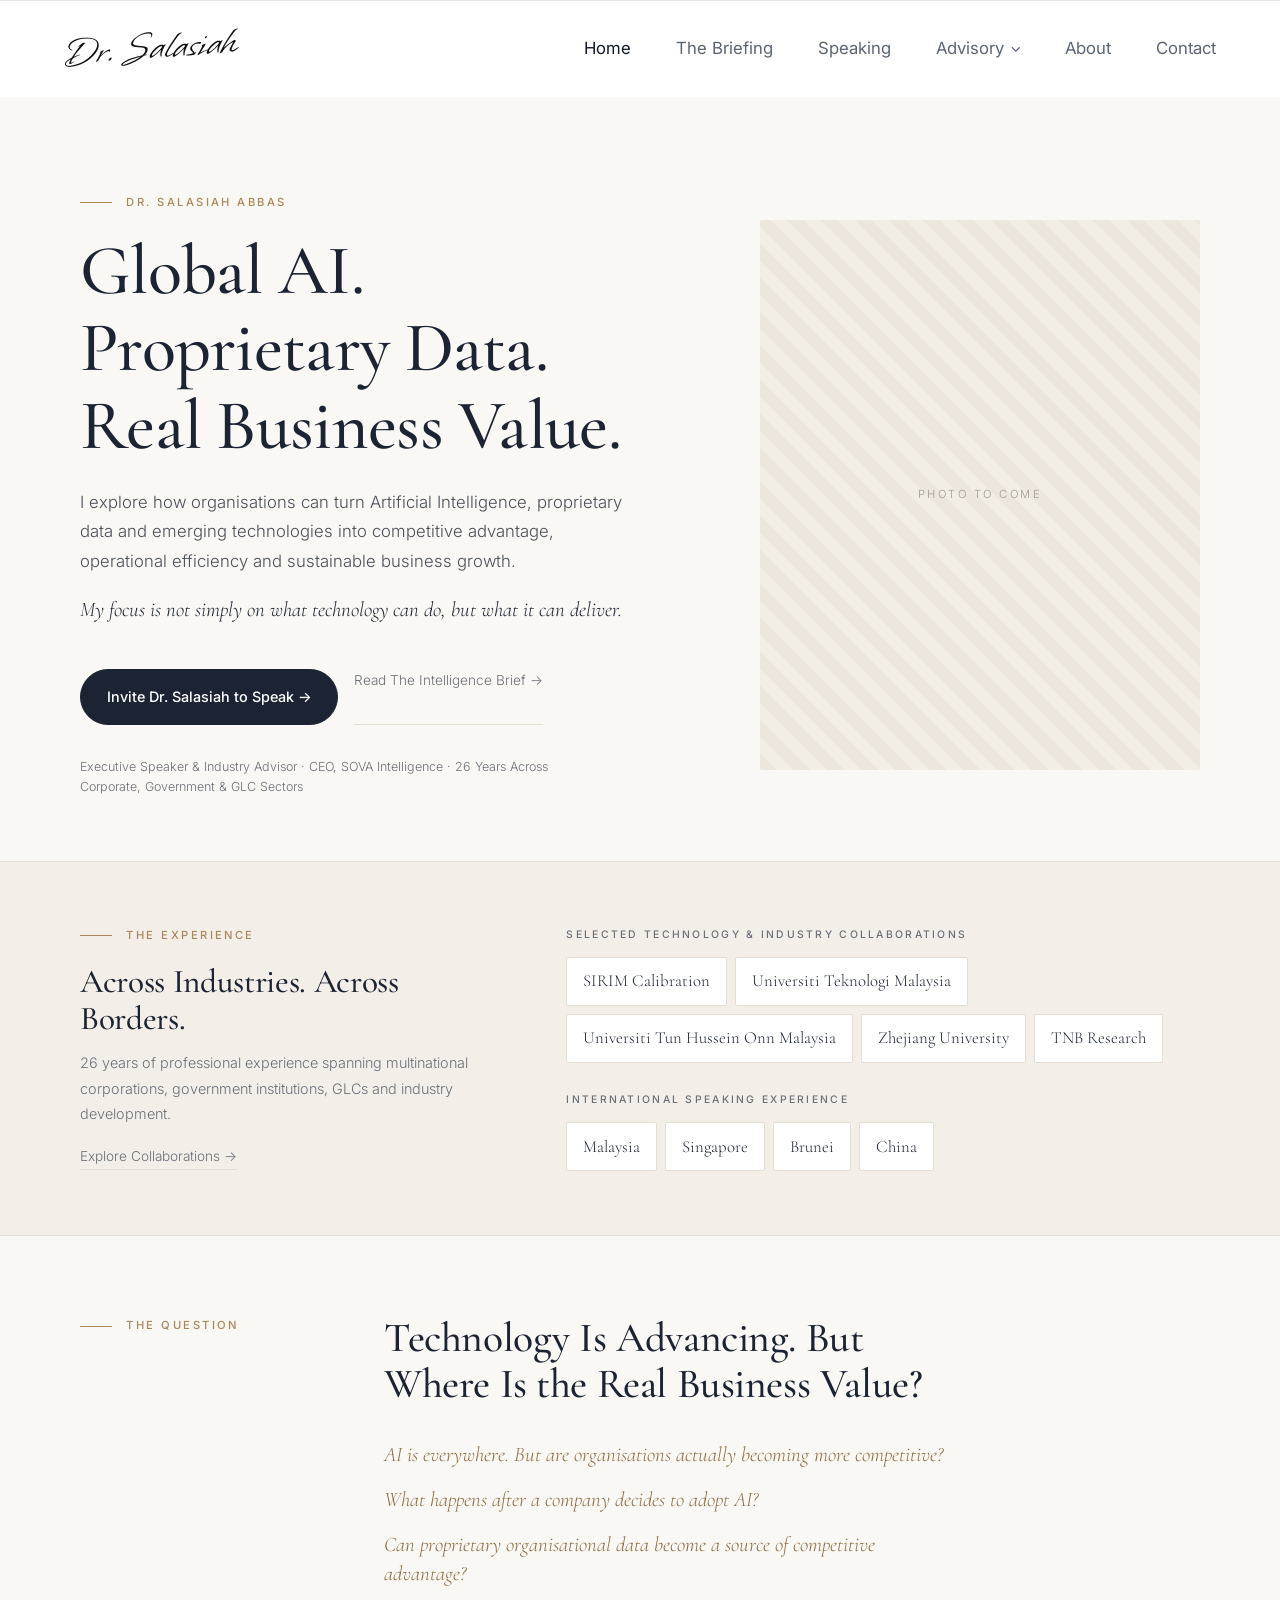
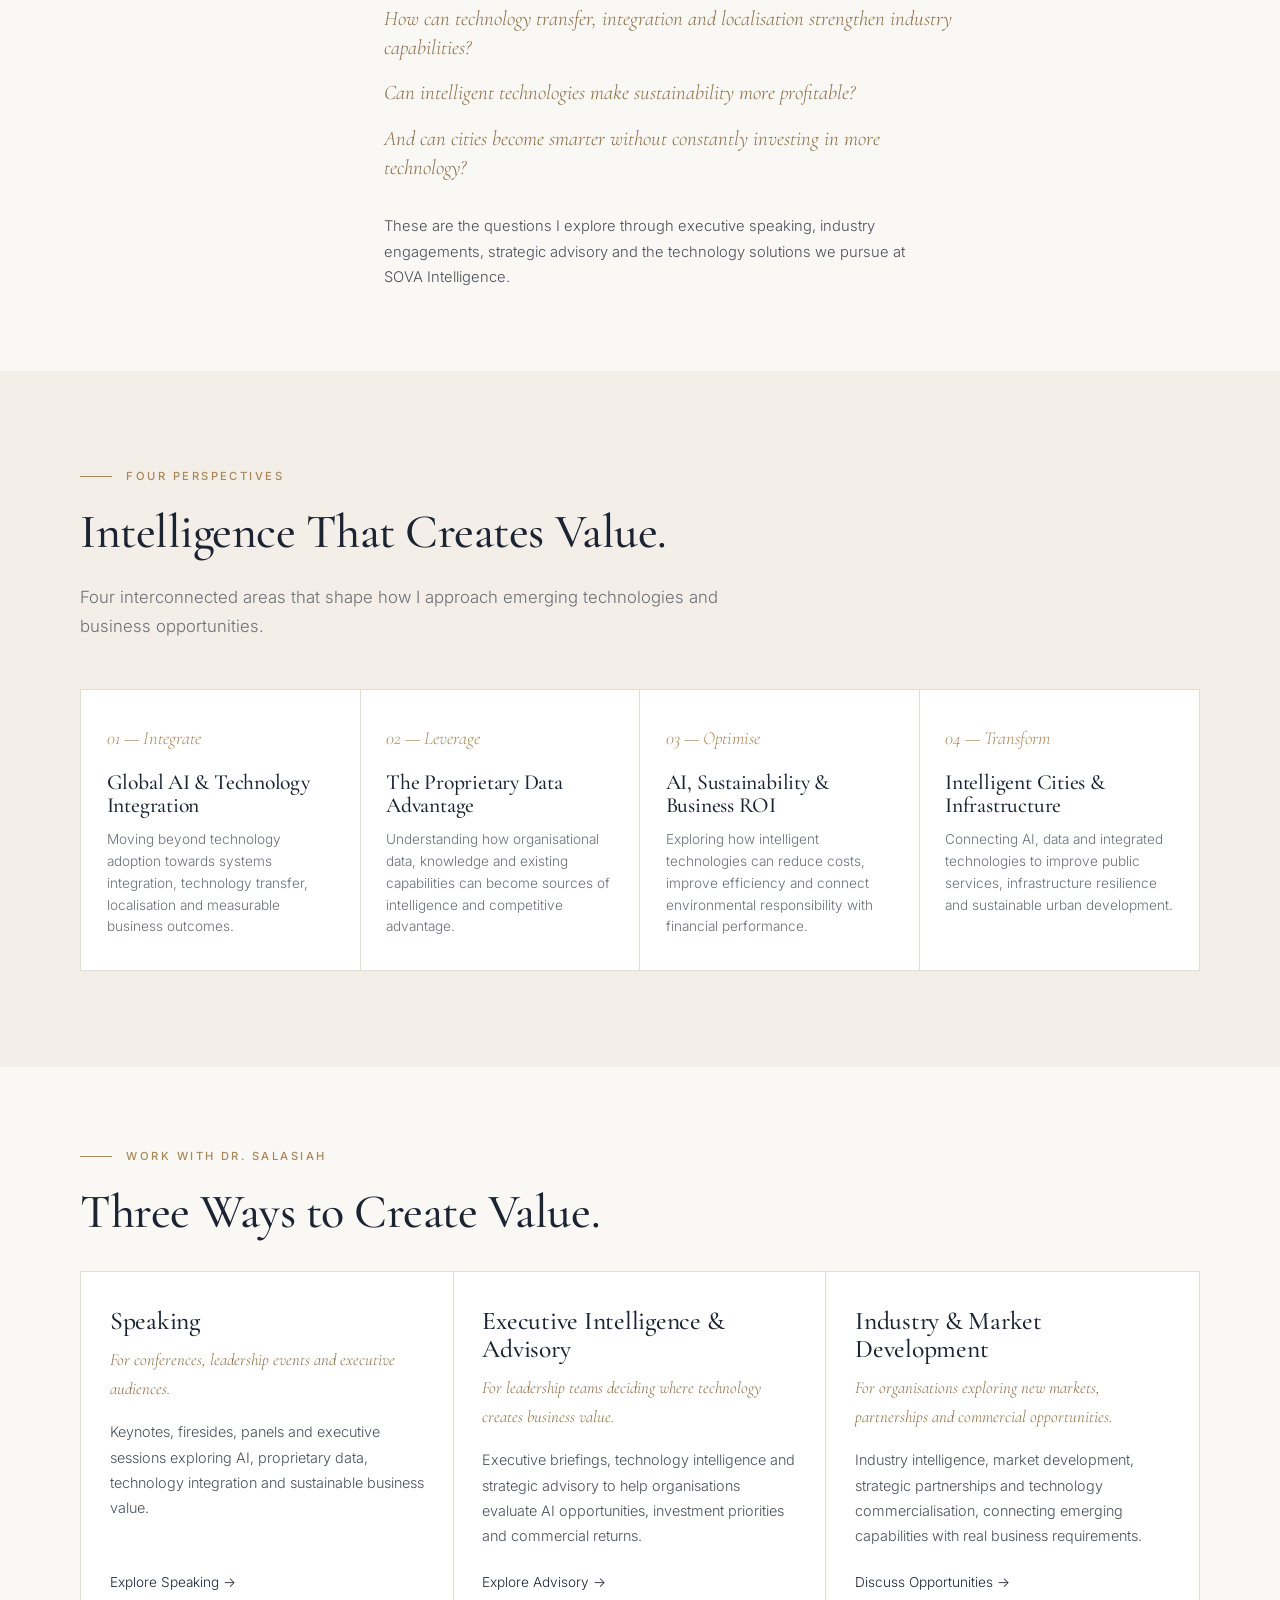
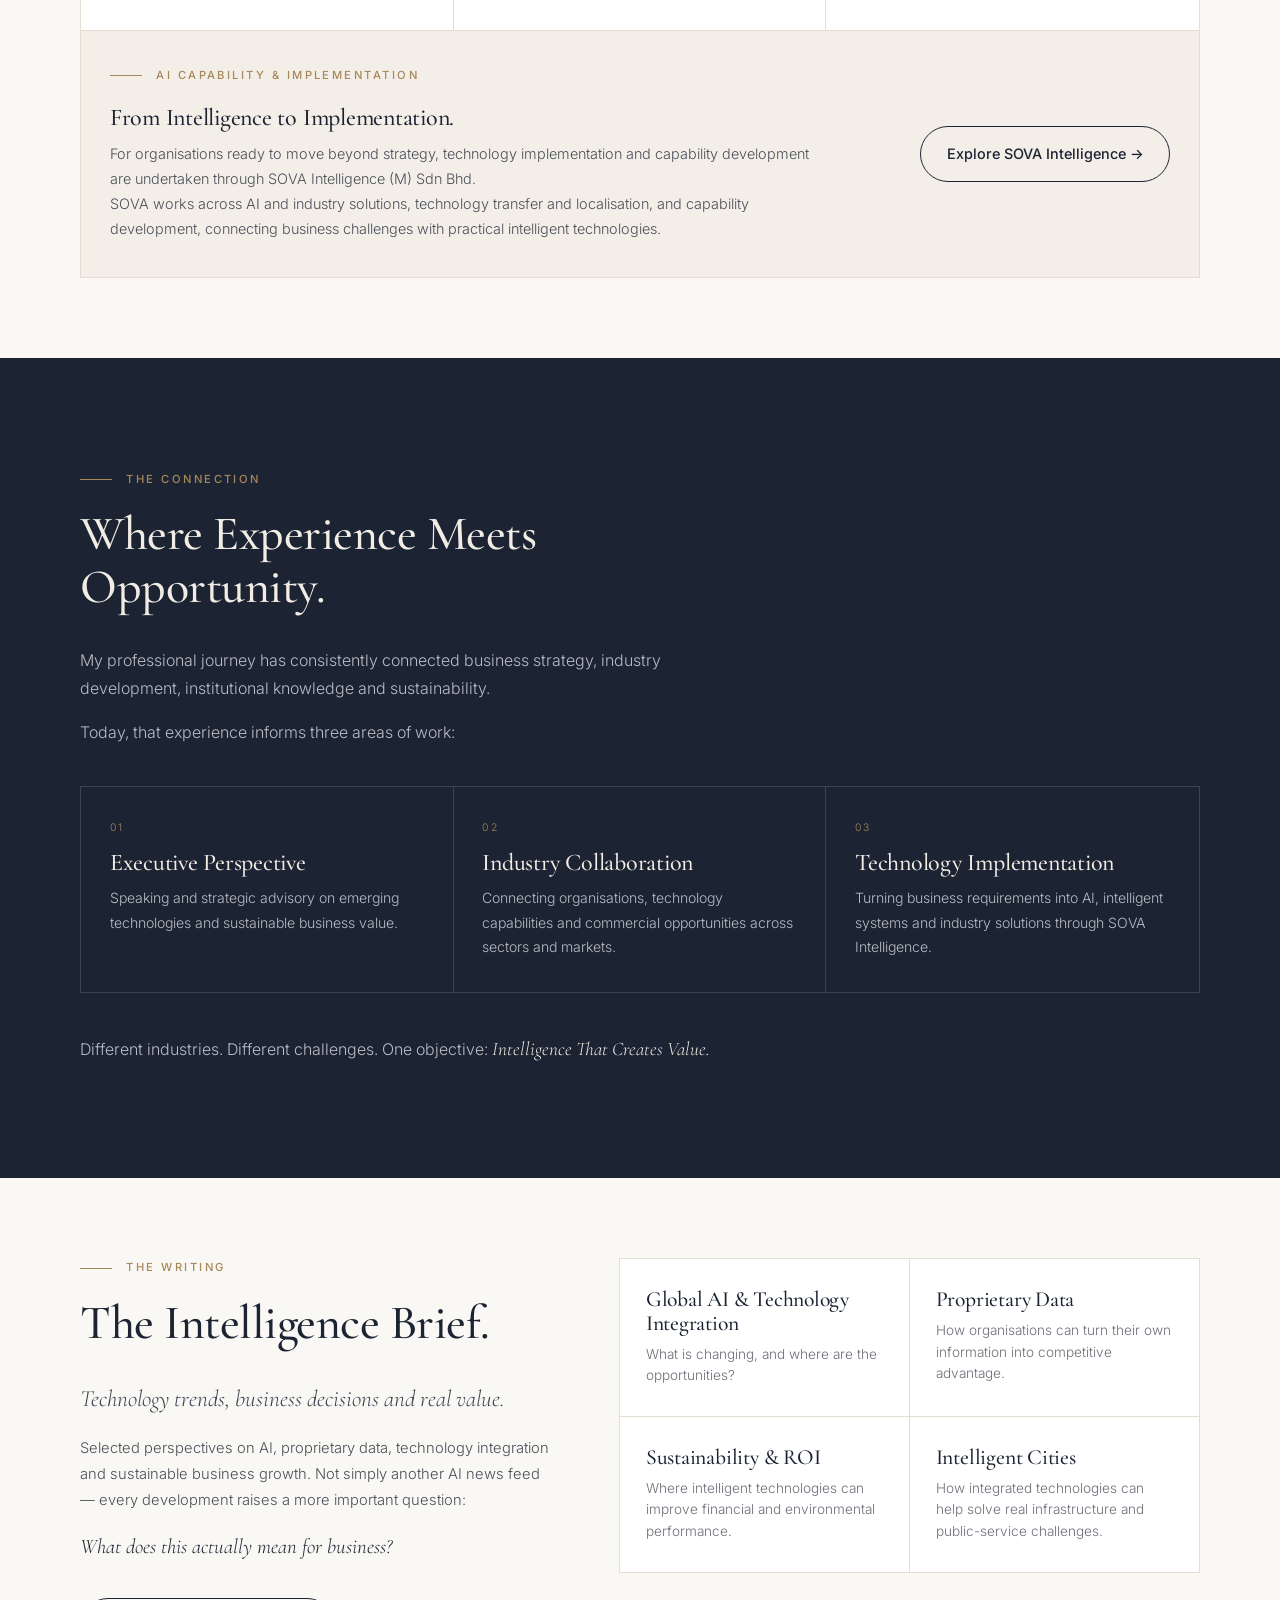
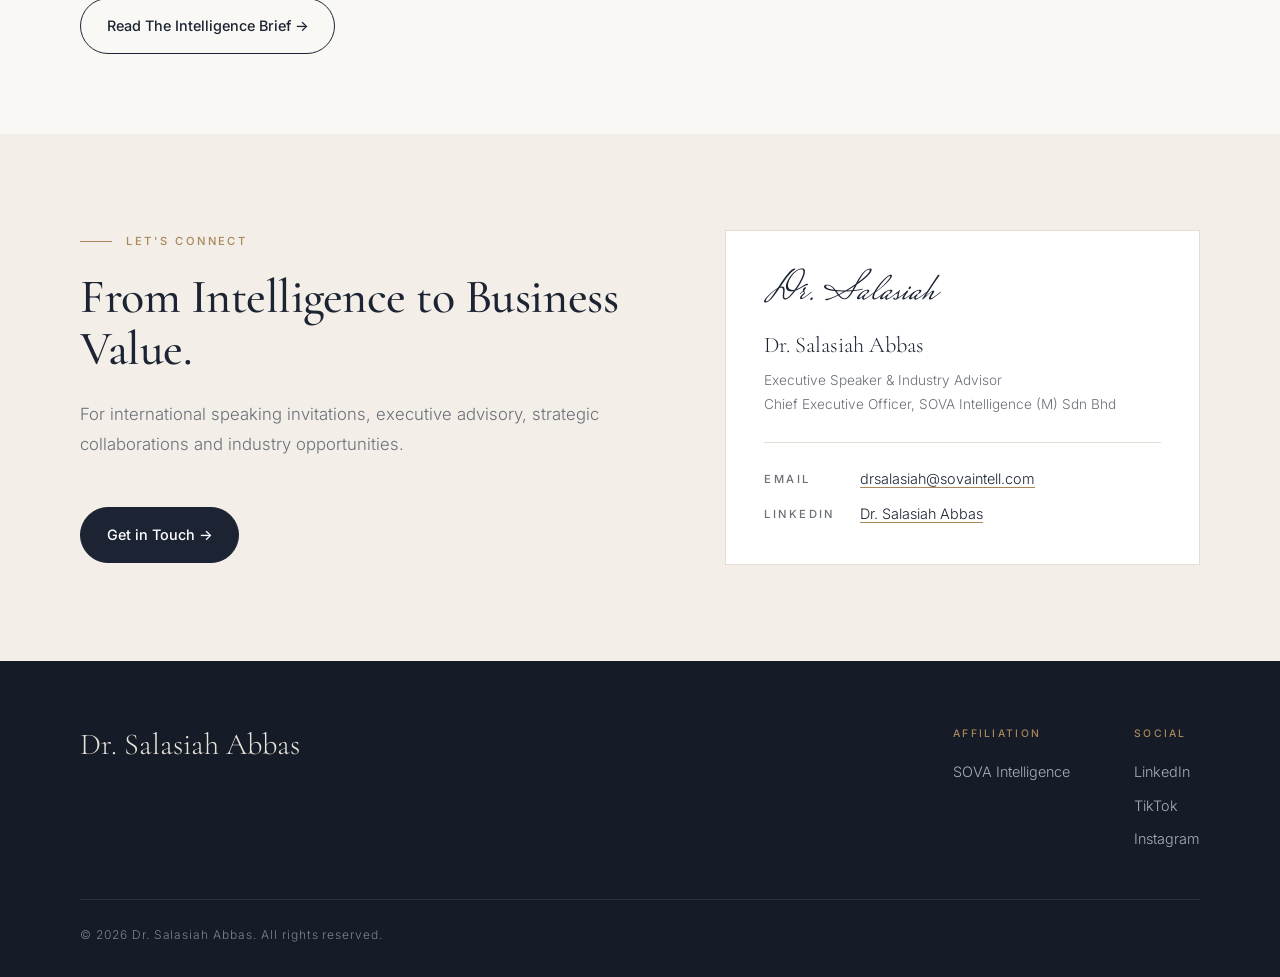
==== commit c3b25d91: "Switch the header signature to the Whisper font Co-Authored-By: Claude Opus 5.5 <noreply@anthropic.c" ====
--- a/index.html
+++ b/index.html
@@ -21,8 +21,8 @@
   <meta name="twitter:image" content="https://drsalasiah.pages.dev/images/share.jpg">
   <link rel="preconnect" href="https://fonts.googleapis.com">
   <link rel="preconnect" href="https://fonts.gstatic.com" crossorigin>
-  <link href="https://fonts.googleapis.com/css2?family=Cormorant+Garamond:ital,wght@0,400;0,500;1,400;1,500&family=Inter:wght@300;400;500;600&family=Mrs+Saint+Delafield&display=swap" rel="stylesheet">
-  <link rel="stylesheet" href="styles.css?v=20">
+  <link href="https://fonts.googleapis.com/css2?family=Cormorant+Garamond:ital,wght@0,400;0,500;1,400;1,500&family=Inter:wght@300;400;500;600&family=Mrs+Saint+Delafield&family=Whisper&display=swap" rel="stylesheet">
+  <link rel="stylesheet" href="styles.css?v=21">
 </head>
 <body>
 
--- a/styles.css
+++ b/styles.css
@@ -58,7 +58,7 @@
 .site-header { position: sticky; top: 0; z-index: 10; background: #fff; border-top: 1px solid #e5e7eb; }
 .nav { width: min(1240px, 90%); height: 96px; margin: 0 auto; display: flex; align-items: center; justify-content: space-between; }
 .wordmark { display: flex; align-items: baseline; color: #111; line-height: 1; }
-.wordmark-script { font-family: "Mrs Saint Delafield", cursive; font-size: 2.6rem; font-weight: 400; transform: rotate(-6deg); margin-right: .15rem; }
+.wordmark-script { font-family: "Whisper", cursive; font-size: 2.6rem; font-weight: 400; transform: rotate(-4deg); margin-right: .15rem; }
 .nav-links { display: flex; align-items: center; gap: 2.8rem; }
 .nav-item { font: inherit; font-family: var(--sans); font-size: 1.05rem; font-weight: 400; color: #5b6472; background: none; border: 0; padding: 0; cursor: pointer; display: inline-flex; align-items: center; gap: .45rem; transition: color .2s; }
 .nav-item:hover, .nav-item.active { color: #111827; }
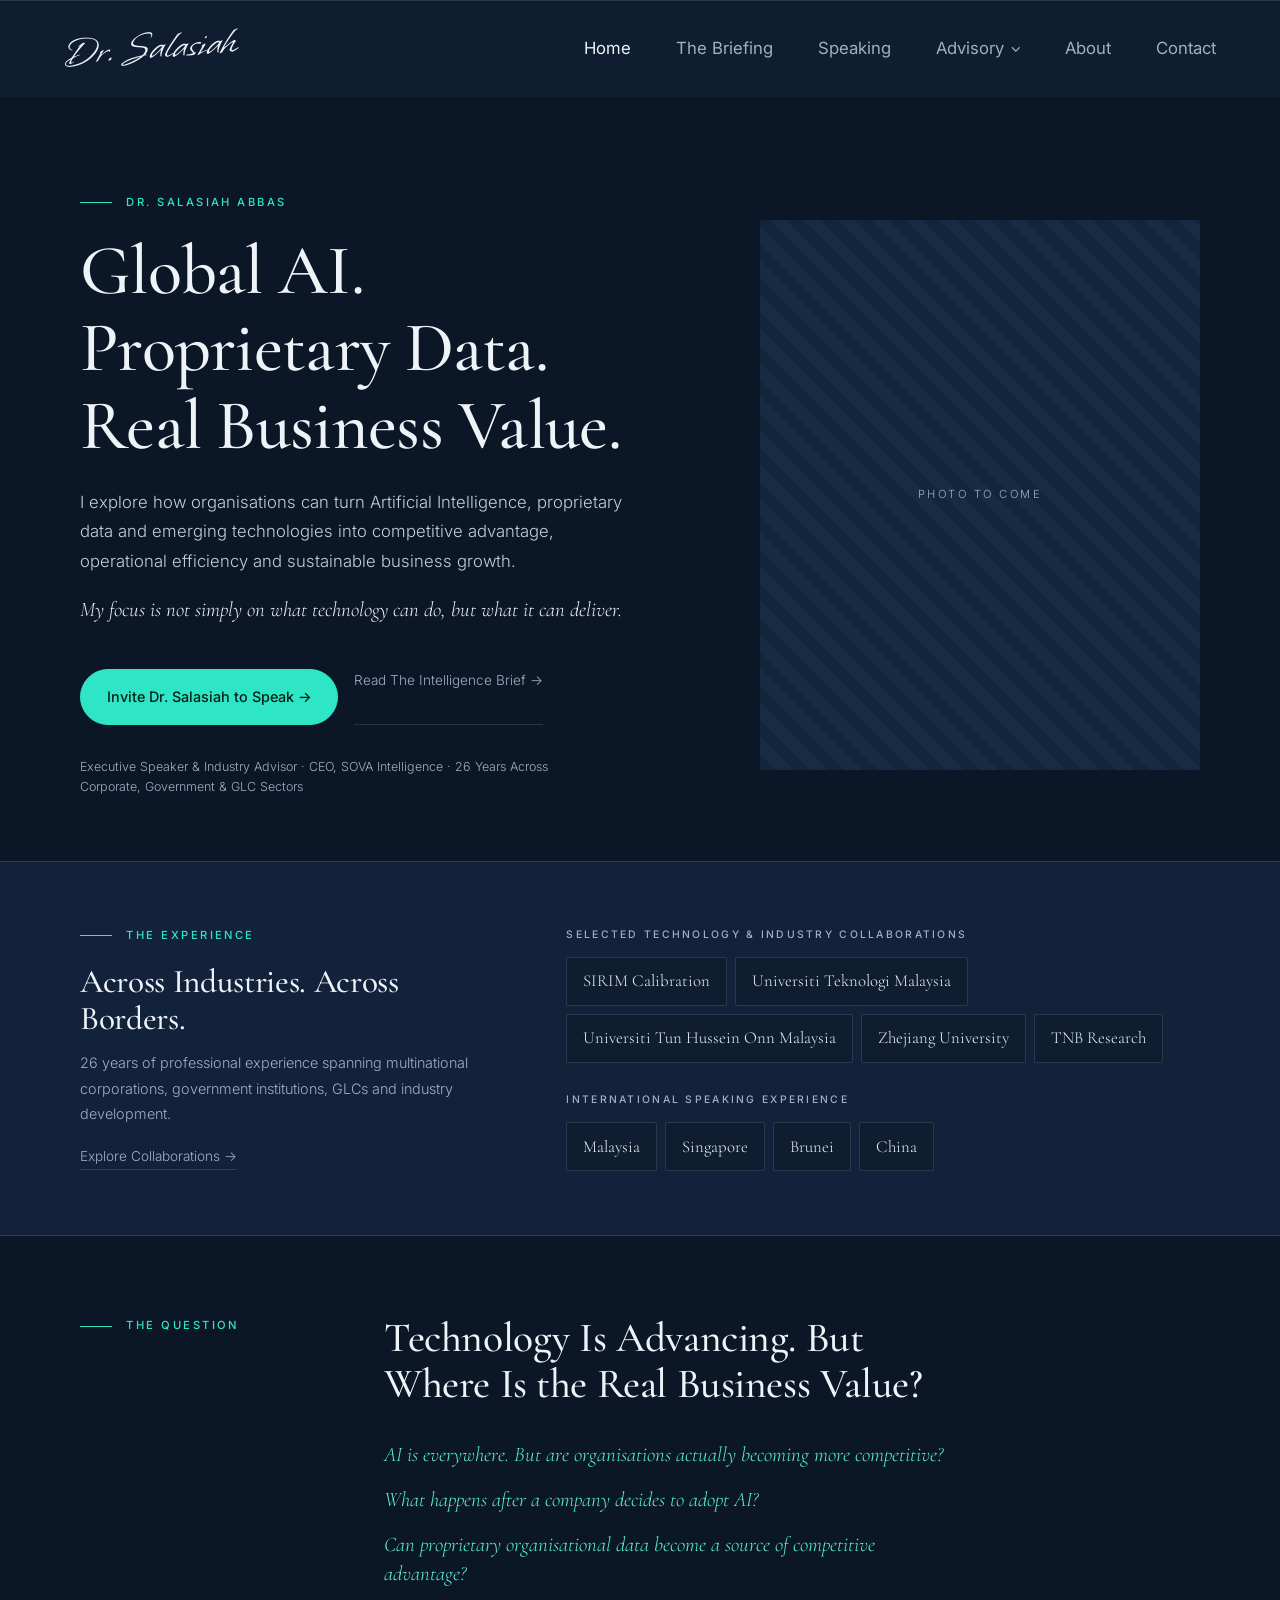
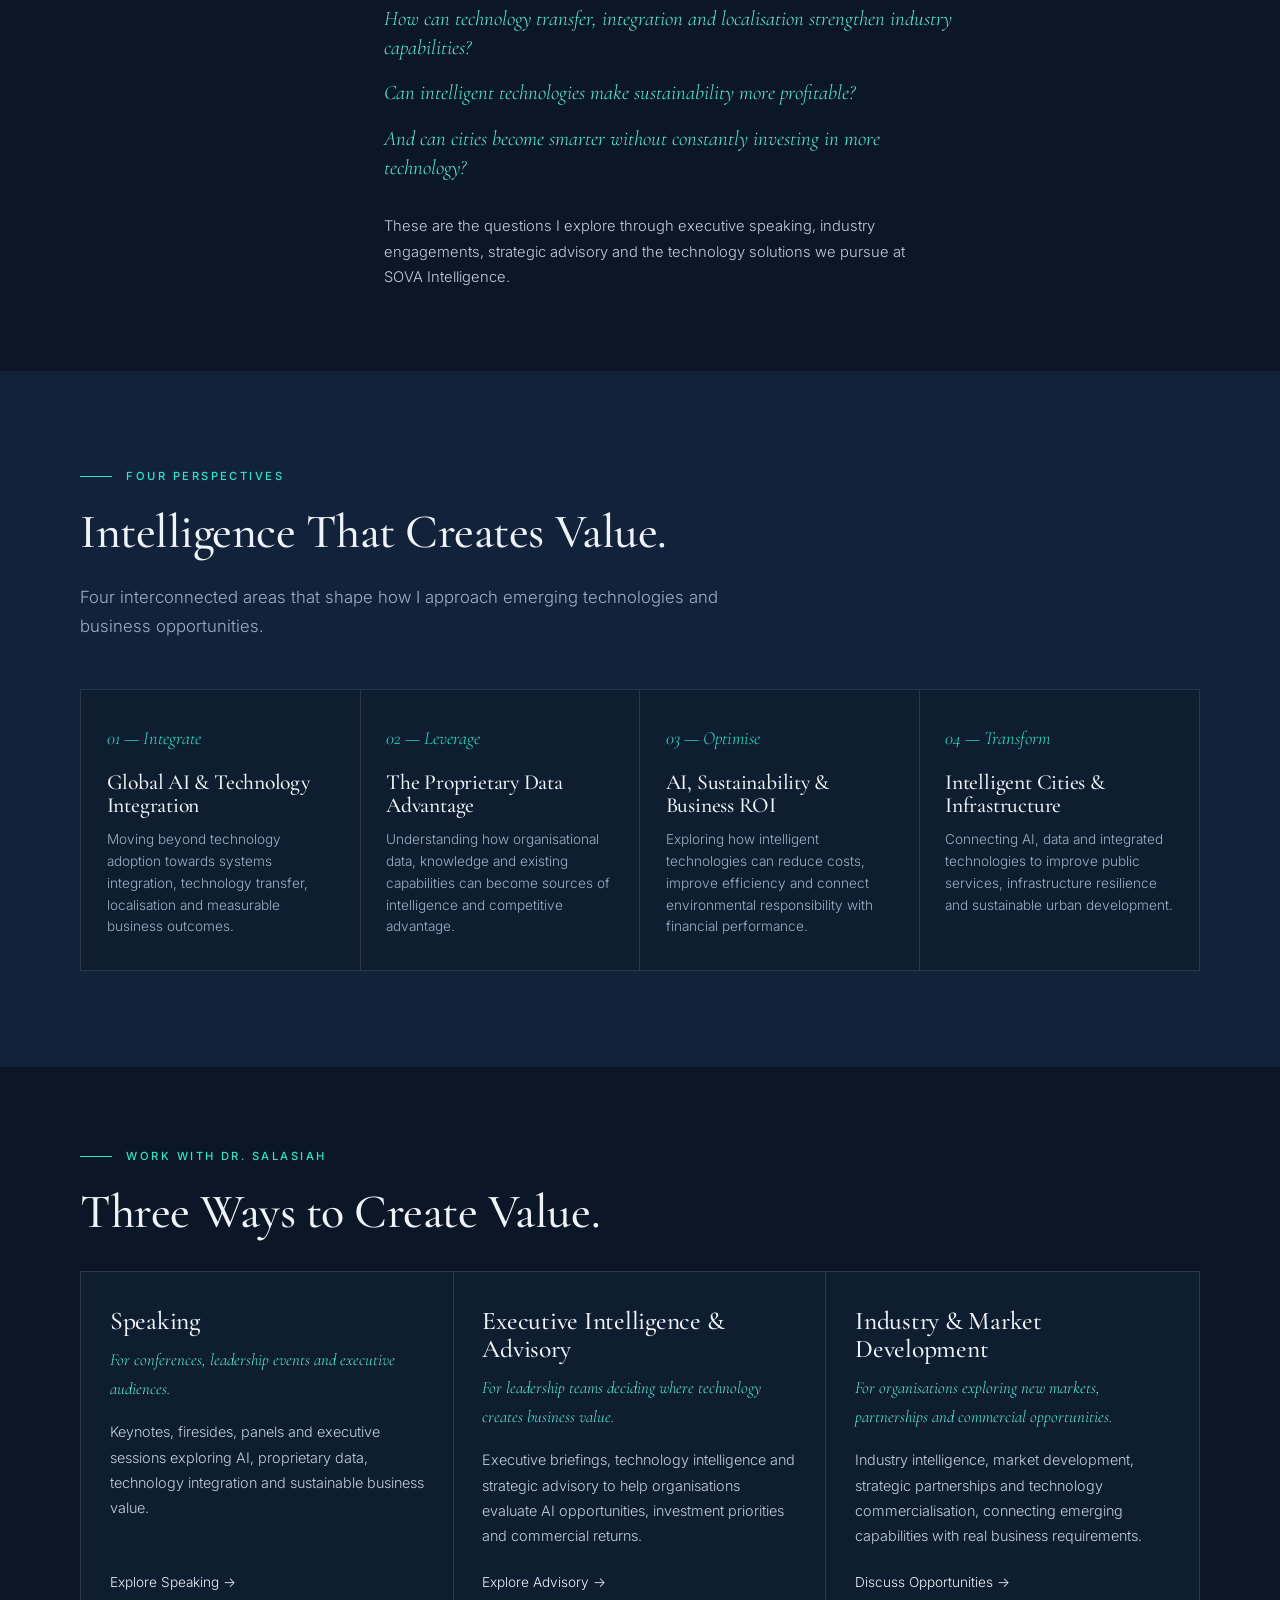
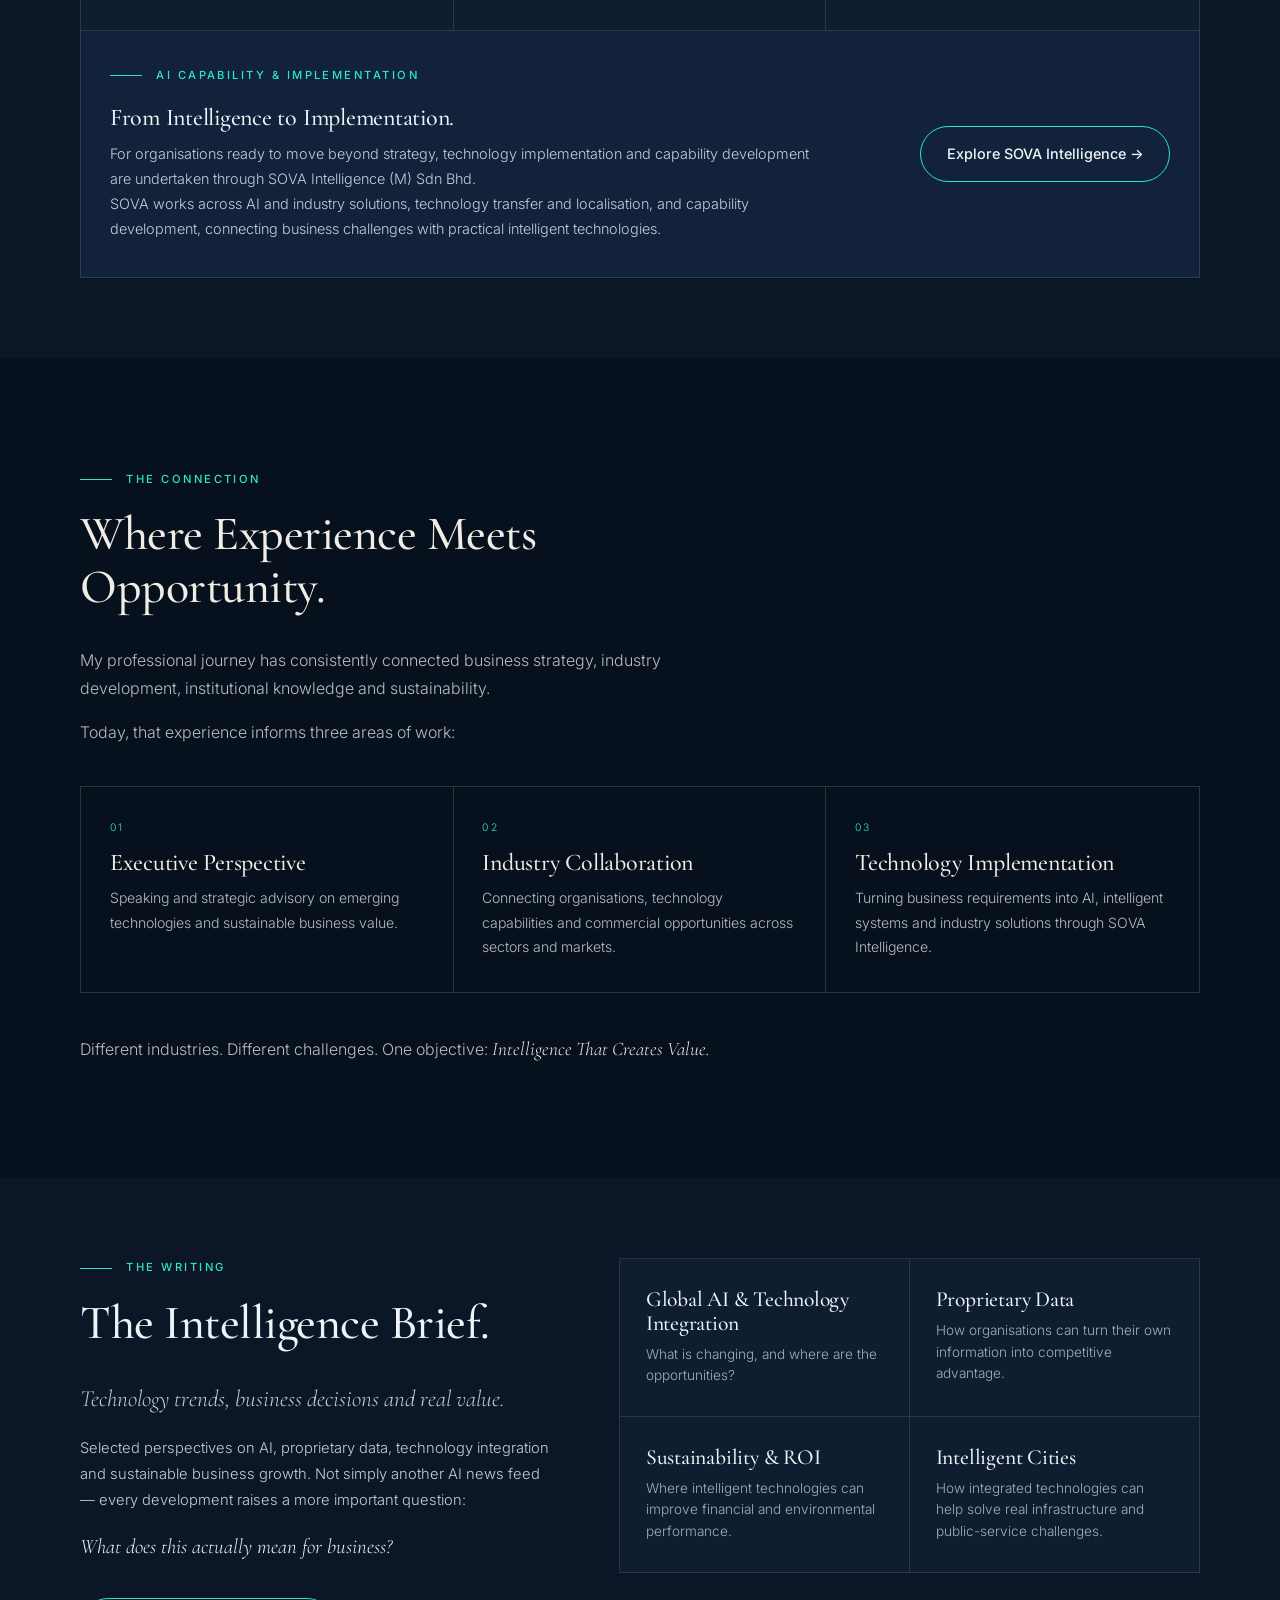
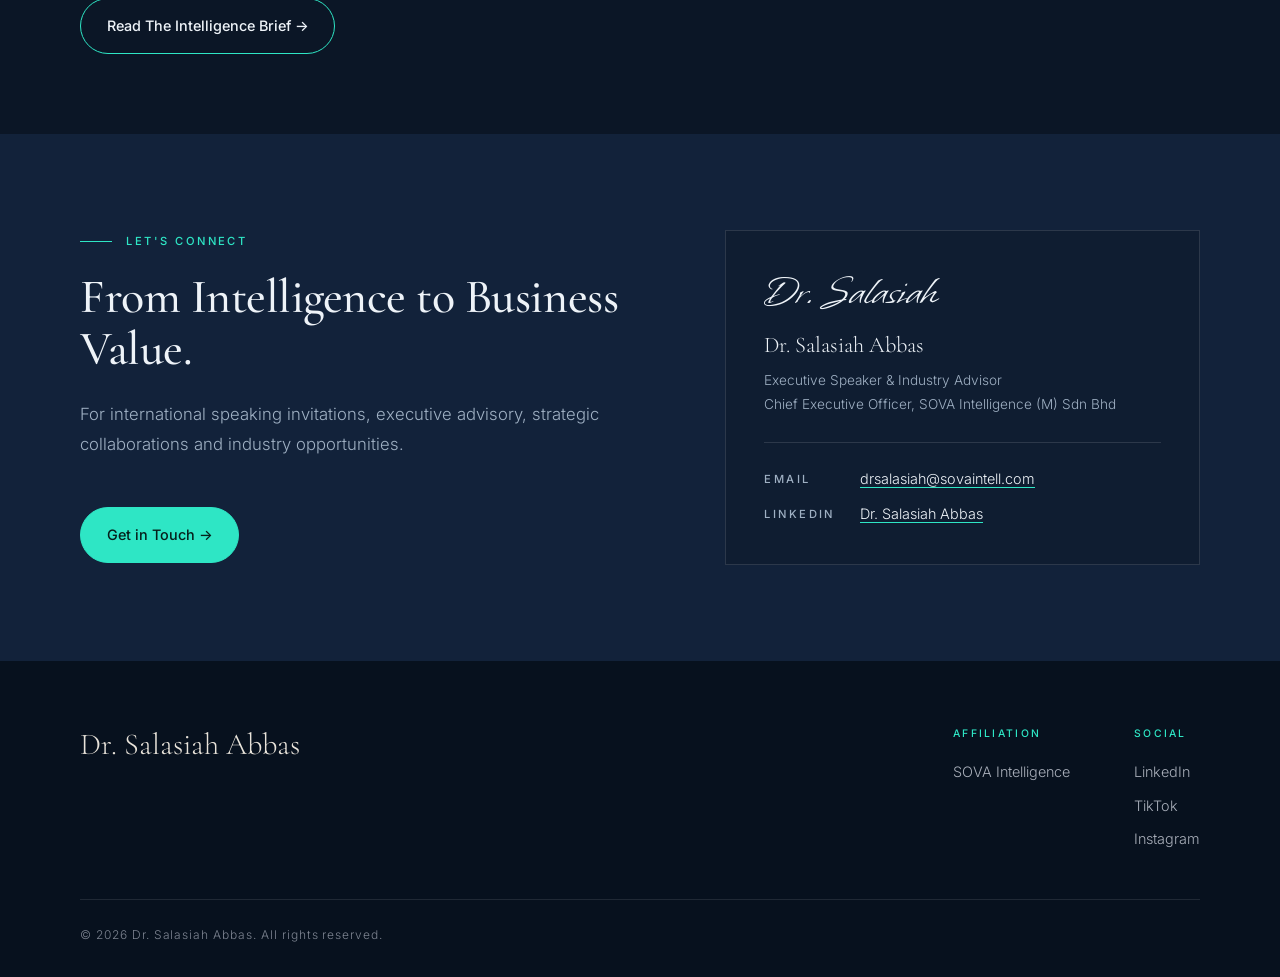
==== commit 168a06a1: "Switch the site to the Midnight & Electric Teal theme - All colours now come from theme variables: m" ====
--- a/index.html
+++ b/index.html
@@ -22,7 +22,7 @@
   <link rel="preconnect" href="https://fonts.googleapis.com">
   <link rel="preconnect" href="https://fonts.gstatic.com" crossorigin>
   <link href="https://fonts.googleapis.com/css2?family=Cormorant+Garamond:ital,wght@0,400;0,500;1,400;1,500&family=Inter:wght@300;400;500;600&family=Mrs+Saint+Delafield&family=Whisper&display=swap" rel="stylesheet">
-  <link rel="stylesheet" href="styles.css?v=21">
+  <link rel="stylesheet" href="styles.css?v=23">
 </head>
 <body>
 
--- a/styles.css
+++ b/styles.css
@@ -1,11 +1,17 @@
 :root {
-  --ink: #1c2433;
-  --muted: #6b6f78;
-  --bg: #faf8f4;
-  --alt: #f3efe8;
-  --accent: #a8875a;
-  --accent-dark: #8a6d45;
-  --line: #e4ddd1;
+  /* Theme: Midnight & Electric Teal */
+  color-scheme: dark;
+  --ink: #eef3f8;        /* headings and main text */
+  --soft: #c3cfdc;       /* body paragraphs */
+  --muted: #9fb0c3;      /* labels and secondary text */
+  --bg: #0b1626;         /* page background */
+  --alt: #12223a;        /* shaded bands */
+  --surface: #0f1d31;    /* cards and panels */
+  --deep: #07111e;       /* darkest sections: booking, call-to-action, footer */
+  --accent: #2ee6c5;
+  --accent-dark: #5cf0d6;
+  --on-accent: #06201b;  /* text on teal buttons */
+  --line: rgba(255,255,255,.12);
   --radius: 2px;
   --serif: "Cormorant Garamond", Georgia, serif;
   --sans: "Inter", system-ui, sans-serif;
@@ -38,13 +44,13 @@
 /* Buttons */
 .btn {
   display: inline-block; padding: .95rem 1.8rem; border-radius: var(--radius);
-  background: var(--ink); color: #fff; border: 1px solid var(--ink);
+  background: var(--accent); color: var(--on-accent); border: 1px solid var(--accent);
   font: inherit; font-size: .72rem; font-weight: 500; letter-spacing: .18em; text-transform: uppercase;
   transition: background .3s, color .3s, border-color .3s; cursor: pointer;
 }
-.btn:hover { background: var(--accent); border-color: var(--accent); }
+.btn:hover { background: var(--ink); border-color: var(--ink); color: var(--bg); }
 .btn-outline { background: transparent; color: var(--ink); }
-.btn-outline:hover { color: #fff; }
+.btn-outline:hover { background: var(--accent); border-color: var(--accent); color: var(--on-accent); }
 .btn-small { padding: .6rem 1.2rem; }
 .btn-row { display: flex; flex-wrap: wrap; gap: 1rem; margin-top: 2.5rem; }
 
@@ -55,33 +61,33 @@
 .split-reverse { margin-bottom: 0; }
 
 /* Header */
-.site-header { position: sticky; top: 0; z-index: 10; background: #fff; border-top: 1px solid #e5e7eb; }
+.site-header { position: sticky; top: 0; z-index: 10; background: var(--surface); border-top: 1px solid var(--line); }
 .nav { width: min(1240px, 90%); height: 96px; margin: 0 auto; display: flex; align-items: center; justify-content: space-between; }
-.wordmark { display: flex; align-items: baseline; color: #111; line-height: 1; }
+.wordmark { display: flex; align-items: baseline; color: var(--ink); line-height: 1; }
 .wordmark-script { font-family: "Whisper", cursive; font-size: 2.6rem; font-weight: 400; transform: rotate(-4deg); margin-right: .15rem; }
 .nav-links { display: flex; align-items: center; gap: 2.8rem; }
-.nav-item { font: inherit; font-family: var(--sans); font-size: 1.05rem; font-weight: 400; color: #5b6472; background: none; border: 0; padding: 0; cursor: pointer; display: inline-flex; align-items: center; gap: .45rem; transition: color .2s; }
-.nav-item:hover, .nav-item.active { color: #111827; }
+.nav-item { font: inherit; font-family: var(--sans); font-size: 1.05rem; font-weight: 400; color: var(--muted); background: none; border: 0; padding: 0; cursor: pointer; display: inline-flex; align-items: center; gap: .45rem; transition: color .2s; }
+.nav-item:hover, .nav-item.active { color: var(--ink); }
 .chevron { width: .6rem; height: .4rem; transition: transform .2s; }
 
 /* Advisory dropdown */
 .nav-dropdown { position: relative; }
 .dropdown-menu {
   position: absolute; top: calc(100% + 1.4rem); left: 50%; width: 22.5rem; z-index: 20;
-  background: #fff; border: 1px solid #e5e7eb; box-shadow: 0 18px 40px -18px rgba(17, 24, 39, .18);
+  background: var(--surface); border: 1px solid var(--line); box-shadow: 0 18px 40px -18px rgba(0, 0, 0, .6);
   opacity: 0; visibility: hidden; transform: translate(-50%, 6px); transition: opacity .18s, transform .18s, visibility .18s;
 }
 .dropdown-menu::before { content: ""; position: absolute; left: 0; right: 0; top: -1.4rem; height: 1.4rem; }
 .nav-dropdown:hover .dropdown-menu, .nav-dropdown:focus-within .dropdown-menu, .nav-dropdown.open .dropdown-menu { opacity: 1; visibility: visible; transform: translate(-50%, 0); }
 .nav-dropdown:hover .chevron, .nav-dropdown.open .chevron { transform: rotate(180deg); }
-.nav-dropdown:hover .dropdown-toggle, .nav-dropdown.open .dropdown-toggle { color: #111827; }
-.dropdown-item { position: relative; display: block; padding: 1.05rem 1.6rem; border-bottom: 1px solid #eef0f3; cursor: pointer; transition: background .2s; }
+.nav-dropdown:hover .dropdown-toggle, .nav-dropdown.open .dropdown-toggle { color: var(--ink); }
+.dropdown-item { position: relative; display: block; padding: 1.05rem 1.6rem; border-bottom: 1px solid var(--line); cursor: pointer; transition: background .2s; }
 .dropdown-item:last-child { border-bottom: 0; }
-.dropdown-item:hover { background: #fafafa; }
-.dropdown-item strong { display: block; font-family: var(--serif); font-size: 1.3rem; font-weight: 500; line-height: 1.25; color: #111827; }
-.dropdown-item span { display: block; font-size: .85rem; color: #6b7280; margin-top: .25rem; }
+.dropdown-item:hover { background: var(--alt); }
+.dropdown-item strong { display: block; font-family: var(--serif); font-size: 1.3rem; font-weight: 500; line-height: 1.25; color: var(--ink); }
+.dropdown-item span { display: block; font-size: .85rem; color: var(--muted); margin-top: .25rem; }
 .dropdown-item.external { padding-right: 3rem; }
-.ext-arrow { position: absolute; right: 1.6rem; top: 50%; width: .65rem; height: .65rem; margin-top: -.33rem; color: #9ca3af; }
+.ext-arrow { position: absolute; right: 1.6rem; top: 50%; width: .65rem; height: .65rem; margin-top: -.33rem; color: var(--muted); }
 .nav-toggle { display: none; background: none; border: 0; font-size: 1.4rem; cursor: pointer; color: var(--ink); }
 
 /* Hero */
@@ -123,7 +129,7 @@
 .talk-num { font-family: var(--serif); font-size: 3.4rem; font-weight: 400; font-style: italic; color: var(--accent); line-height: 1; }
 .talk h3 { font-size: clamp(1.7rem, 3vw, 2.2rem); }
 .talk-sub { font-family: var(--serif); font-size: 1.3rem; font-style: italic; color: var(--accent-dark); margin: .6rem 0 1.2rem; line-height: 1.4; }
-.talk p:not(.talk-sub):not(.talk-meta) { color: #4a4f59; max-width: 46rem; }
+.talk p:not(.talk-sub):not(.talk-meta) { color: var(--soft); max-width: 46rem; }
 .talk-meta { display: flex; flex-wrap: wrap; align-items: baseline; gap: .4rem 1rem; margin-top: 1.4rem; font-size: .9rem; color: var(--muted); }
 .talk-meta > span { font-size: .65rem; letter-spacing: .22em; text-transform: uppercase; font-weight: 500; color: var(--ink); min-width: 5.5rem; }
 .tags { list-style: none; display: flex; flex-wrap: wrap; gap: .5rem; margin-top: 1.2rem; }
@@ -142,7 +148,7 @@
 .card .label { font-size: .65rem; letter-spacing: .22em; text-transform: uppercase; font-weight: 500; color: var(--accent); margin-bottom: .8rem; }
 .card h3 { font-size: 1.5rem; margin-bottom: 1rem; }
 .venue { color: var(--muted); font-size: .85rem; margin: -.6rem 0 1rem; }
-.card p:last-child { color: #4a4f59; }
+.card p:last-child { color: var(--soft); }
 
 /* Press & media */
 /* Press list */
@@ -157,20 +163,20 @@
 
 
 /* Booking */
-.booking { background: var(--ink); color: #f1ece4; }
+.booking { background: var(--deep); color: #f1ece4; }
 .booking .eyebrow { color: var(--accent); }
 .booking-grid { display: grid; grid-template-columns: 1.3fr .7fr; gap: 5rem; align-items: center; }
 .booking-grid > div > p { color: #b8bcc5; }
 .booking .btn { background: var(--accent); border-color: var(--accent); }
-.booking .btn:hover { background: #fff; border-color: #fff; color: var(--ink); }
+.booking .btn:hover { background: var(--ink); border-color: var(--ink); color: var(--bg); }
 .booking-note { font-size: .85rem; margin-top: 2rem; max-width: 34rem; }
 .booking .btn-outline { background: transparent; color: #f1ece4; border-color: rgba(255,255,255,.35); }
-.booking .btn-outline:hover { background: #fff; border-color: #fff; color: var(--ink); }
+.booking .btn-outline:hover { background: var(--accent); border-color: var(--accent); color: var(--on-accent); }
 
 /* Contact page */
 .contact-hero { padding: 6rem 0 4rem; }
 .contact-hero-grid { display: grid; grid-template-columns: 1.1fr .9fr; gap: 5rem; align-items: center; }
-.contact-lead { font-family: var(--serif); font-style: italic; font-size: 1.45rem; line-height: 1.5; color: #3b4150; max-width: 30rem; }
+.contact-lead { font-family: var(--serif); font-style: italic; font-size: 1.45rem; line-height: 1.5; color: var(--soft); max-width: 30rem; }
 .contact-photo { width: 100%; max-width: 440px; justify-self: end; aspect-ratio: 4 / 5; object-fit: cover; object-position: center 25%; border-radius: var(--radius); }
 .contact-rule { border: 0; height: 1px; background: linear-gradient(90deg, transparent, var(--line) 15%, var(--line) 85%, transparent); }
 .contact-main { padding: 5rem 0 7rem; }
@@ -180,12 +186,12 @@
 .field { display: flex; flex-direction: column; gap: .7rem; margin-bottom: 2.2rem; border: 0; font-size: .65rem; font-weight: 500; letter-spacing: .22em; text-transform: uppercase; color: var(--muted); }
 .field legend { padding: 0; margin-bottom: .9rem; }
 .field input, .field textarea { font: inherit; letter-spacing: normal; text-transform: none; color: var(--ink); background: transparent; outline: none; transition: border-color .2s; }
-.field input { font-family: var(--serif); font-size: 1.35rem; border: 0; border-bottom: 1px solid #cfc8bc; border-radius: 0; padding: .4rem 0 .8rem; }
-.field textarea { font-size: .95rem; border: 1px solid #cfc8bc; border-radius: var(--radius); padding: 1rem 1.1rem; resize: vertical; }
-.field input::placeholder, .field textarea::placeholder { color: #b3ada3; }
+.field input { font-family: var(--serif); font-size: 1.35rem; border: 0; border-bottom: 1px solid rgba(255,255,255,.25); border-radius: 0; padding: .4rem 0 .8rem; }
+.field textarea { font-size: .95rem; border: 1px solid rgba(255,255,255,.25); border-radius: var(--radius); padding: 1rem 1.1rem; resize: vertical; }
+.field input::placeholder, .field textarea::placeholder { color: #6f8299; }
 .field input:focus, .field textarea:focus { border-color: var(--ink); }
 .topic-grid { display: grid; grid-template-columns: repeat(2, 1fr); gap: .5rem; }
-.topic { display: flex; gap: .8rem; align-items: flex-start; padding: 1rem 1.1rem; border: 1px solid var(--line); border-radius: var(--radius); background: #fff; cursor: pointer; text-transform: none; letter-spacing: normal; transition: border-color .2s, background .2s; }
+.topic { display: flex; gap: .8rem; align-items: flex-start; padding: 1rem 1.1rem; border: 1px solid var(--line); border-radius: var(--radius); background: var(--surface); cursor: pointer; text-transform: none; letter-spacing: normal; transition: border-color .2s, background .2s; }
 .topic input { margin-top: .3rem; accent-color: var(--ink); }
 .topic strong { display: block; font-size: .9rem; font-weight: 400; color: var(--ink); }
 .topic small { display: block; font-size: .78rem; color: var(--muted); line-height: 1.5; margin-top: .2rem; }
@@ -201,7 +207,7 @@
 .advisory-hero-photo { width: 100%; max-width: 480px; justify-self: end; aspect-ratio: 1 / 1; object-fit: cover; border-radius: var(--radius); }
 .page-index { border-top: 1px solid var(--line); border-bottom: 1px solid var(--line); }
 .services-section { padding: 6rem 0; }
-.services { border: 1px solid var(--line); background: #fff; }
+.services { border: 1px solid var(--line); background: var(--surface); }
 .service { display: grid; grid-template-columns: 1fr 1fr; border-bottom: 1px solid var(--line); scroll-margin-top: 7rem; }
 .service:last-child { border-bottom: 0; }
 .service-reverse .service-photo { order: 2; }
@@ -211,14 +217,14 @@
 .service-body { padding: 3.2rem 3rem; display: flex; flex-direction: column; justify-content: center; }
 .service-for { font-size: .65rem; font-weight: 500; letter-spacing: .22em; text-transform: uppercase; color: var(--muted); margin-bottom: 1rem; }
 .service h2 { font-size: clamp(1.8rem, 3vw, 2.4rem); margin-bottom: 1.1rem; }
-.service-body > p:not(.service-for) { font-size: .95rem; color: #4a4f59; }
+.service-body > p:not(.service-for) { font-size: .95rem; color: var(--soft); }
 .service .tags { margin-top: 1.4rem; }
 .service-link { align-self: flex-start; margin-top: 1.8rem; font-size: .85rem; color: var(--ink); border-bottom: 1px solid var(--accent); transition: color .2s; }
 .service-link:hover { color: var(--accent-dark); }
 .sits { background: var(--alt); padding: 6rem 0; }
 .sits-grid { display: grid; grid-template-columns: .8fr 1.2fr; gap: 5rem; align-items: start; }
 .sits h2 { font-size: clamp(2.2rem, 4vw, 3rem); }
-.sits-body { display: grid; gap: 1.1rem; color: #4a4f59; max-width: 36rem; }
+.sits-body { display: grid; gap: 1.1rem; color: var(--soft); max-width: 36rem; }
 .sits-body strong { color: var(--ink); }
 .sits-tagline { font-family: var(--serif); font-style: italic; font-size: 1.5rem; color: var(--ink); margin-top: .5rem; }
 .sits-body .btn { justify-self: start; margin-top: .6rem; }
@@ -238,29 +244,29 @@
 .work-item { display: grid; grid-template-columns: .9fr 1.1fr; gap: 4rem; padding: 3rem 0; border-bottom: 1px solid var(--line); }
 .work-num { display: block; font-size: .75rem; color: var(--muted); letter-spacing: .1em; margin-bottom: .6rem; }
 .work-item h3 { font-size: clamp(1.6rem, 2.6vw, 2.1rem); }
-.work-item p { color: #4a4f59; max-width: 36rem; }
+.work-item p { color: var(--soft); max-width: 36rem; }
 .consult-how { background: var(--alt); padding: 6rem 0; }
 .steps { display: grid; grid-template-columns: repeat(3, 1fr); gap: 3rem; margin-top: 1rem; }
 .step-num { display: block; font-family: var(--serif); font-size: 2.4rem; color: var(--accent); line-height: 1; margin-bottom: 1rem; }
 .step h3 { font-size: 1.4rem; margin-bottom: .6rem; }
-.step p { font-size: .92rem; color: #4a4f59; }
+.step p { font-size: .92rem; color: var(--soft); }
 .steps-note { margin-top: 3rem; font-size: .9rem; color: var(--muted); }
-.consult-cta { background: var(--ink); color: #f1ece4; padding: 7rem 0; }
+.consult-cta { background: var(--deep); color: #f1ece4; padding: 7rem 0; }
 .consult-cta h2 { max-width: 40rem; }
 .cta-body { display: grid; gap: 1rem; max-width: 38rem; color: #b8bcc5; }
 .cta-sign { margin-top: 2rem; display: grid; }
 .cta-sign span { font-size: .8rem; color: #b8bcc5; }
 .consult-cta .btn-row { align-items: center; gap: 1.6rem; }
-.btn-light { background: #fff; color: var(--ink); border-color: #fff; }
-.btn-light:hover { background: var(--accent); border-color: var(--accent); color: #fff; }
+.btn-light { background: var(--accent); color: var(--on-accent); border-color: var(--accent); }
+.btn-light:hover { background: var(--ink); border-color: var(--ink); color: var(--bg); }
 .cta-link { font-size: .85rem; color: #f1ece4; border-bottom: 1px solid var(--accent); }
 .cta-link:hover { color: var(--accent); }
 
 /* About page */
-.about-sign { font-family: "Mrs Saint Delafield", cursive; font-size: 2.4rem; line-height: 1; color: var(--ink); margin-top: 2rem; }
-.about-glance-sub { margin-top: 1.2rem; color: #4a4f59; max-width: 46rem; }
+.about-sign { font-family: "Whisper", cursive; font-size: 2.4rem; line-height: 1; color: var(--ink); margin-top: 2rem; }
+.about-glance-sub { margin-top: 1.2rem; color: var(--soft); max-width: 46rem; }
 .about-facts > div { grid-template-columns: 8.5rem 1fr; }
-.story { max-width: 40rem; display: grid; gap: 1.1rem; color: #4a4f59; }
+.story { max-width: 40rem; display: grid; gap: 1.1rem; color: var(--soft); }
 .story h2 { color: var(--ink); margin: 2.5rem 0 .4rem; }
 .story h2:first-child { margin-top: 0; }
 .story-quote { font-family: var(--serif); font-style: italic; font-size: 1.45rem; line-height: 1.45; color: var(--ink); border-left: 2px solid var(--accent); padding: .3rem 0 .3rem 1.4rem; margin: .8rem 0; }
@@ -271,7 +277,7 @@
 .themes dd { font-size: .92rem; }
 .story-close { margin-top: 2.2rem; text-align: center; }
 .story-tagline { font-family: var(--serif); font-style: italic; font-size: 1.3rem; color: var(--muted); }
-.signature { font-family: "Mrs Saint Delafield", cursive; font-size: 3rem; line-height: 1.2; color: var(--ink); }
+.signature { font-family: "Whisper", cursive; font-size: 3rem; line-height: 1.2; color: var(--ink); }
 .signature-name { font-size: .7rem; letter-spacing: .22em; text-transform: uppercase; color: var(--muted); }
 .quick { border-top: 1px solid var(--line); }
 .quick-title { font-size: clamp(1.8rem, 3vw, 2.3rem); margin: 0; }
@@ -282,7 +288,7 @@
 .qa summary::-webkit-details-marker { display: none; }
 .qa summary::after { content: "+"; font-family: var(--sans); font-weight: 300; color: var(--accent); font-size: 1.4rem; line-height: 1; transition: transform .3s; }
 .qa details[open] summary::after { transform: rotate(45deg); }
-.qa details p { color: #4a4f59; margin-top: .8rem; max-width: 44rem; }
+.qa details p { color: var(--soft); margin-top: .8rem; max-width: 44rem; }
 .next { background: var(--alt); padding: 5rem 0; }
 .next-grid { display: grid; grid-template-columns: repeat(3, 1fr); gap: 3rem; }
 .next-card h3 { font-size: 1.6rem; margin-bottom: .4rem; }
@@ -291,7 +297,7 @@
 .next-links { display: flex; gap: 1.5rem; }
 
 /* Home page */
-.home-lead { font-size: 1.05rem; color: #4a4f59; max-width: 34rem; margin-top: 1rem; }
+.home-lead { font-size: 1.05rem; color: var(--soft); max-width: 34rem; margin-top: 1rem; }
 .home-lead em { font-family: var(--serif); font-size: 1.3rem; color: var(--ink); }
 .home-creds { margin-top: 2rem; font-size: .78rem; color: var(--muted); max-width: 32rem; line-height: 1.6; }
 .home-band { background: var(--alt); padding: 4rem 0; border-top: 1px solid var(--line); border-bottom: 1px solid var(--line); }
@@ -302,28 +308,28 @@
 .band-lists { display: grid; gap: 1.8rem; }
 .band-label { font-size: .65rem; font-weight: 500; letter-spacing: .22em; text-transform: uppercase; color: var(--muted); margin-bottom: .8rem; }
 .chip-list { list-style: none; display: flex; flex-wrap: wrap; gap: .5rem; }
-.chip-list li { background: #fff; border: 1px solid var(--line); border-radius: var(--radius); padding: .55rem 1rem; font-family: var(--serif); font-size: 1.05rem; color: var(--ink); }
+.chip-list li { background: var(--surface); border: 1px solid var(--line); border-radius: var(--radius); padding: .55rem 1rem; font-family: var(--serif); font-size: 1.05rem; color: var(--ink); }
 .question h2 { font-size: clamp(1.9rem, 3.4vw, 2.6rem); max-width: 34rem; margin-bottom: 2rem; }
 .question-list { list-style: none; display: grid; gap: 1rem; margin-bottom: 2rem; }
 .question-list li { font-family: var(--serif); font-style: italic; font-size: 1.3rem; line-height: 1.4; color: var(--accent-dark); max-width: 36rem; }
-.question-close { font-size: .92rem; color: #4a4f59; max-width: 34rem; }
+.question-close { font-size: .92rem; color: var(--soft); max-width: 34rem; }
 .home-alt { background: var(--alt); padding: 6rem 0; }
-.lens-grid { display: grid; grid-template-columns: repeat(4, 1fr); border: 1px solid var(--line); background: #fff; }
+.lens-grid { display: grid; grid-template-columns: repeat(4, 1fr); border: 1px solid var(--line); background: var(--surface); }
 .lens { padding: 2rem 1.6rem; border-right: 1px solid var(--line); }
 .lens:last-child { border-right: 0; }
 .lens-num { display: block; font-family: var(--serif); font-style: italic; font-size: 1.15rem; color: var(--accent); margin-bottom: 1rem; }
 .lens h3 { font-size: 1.35rem; margin-bottom: .7rem; }
 .lens p { font-size: .85rem; color: var(--muted); line-height: 1.6; }
-.ways { display: grid; grid-template-columns: repeat(3, 1fr); border: 1px solid var(--line); background: #fff; }
+.ways { display: grid; grid-template-columns: repeat(3, 1fr); border: 1px solid var(--line); background: var(--surface); }
 .way { padding: 2.2rem 1.8rem; border-right: 1px solid var(--line); display: flex; flex-direction: column; }
 .way:last-child { border-right: 0; }
 .way h3 { font-size: 1.6rem; margin-bottom: .6rem; }
 .way-for { font-family: var(--serif); font-style: italic; font-size: 1.05rem; color: var(--accent-dark); margin-bottom: 1rem; }
-.way p:not(.way-for) { font-size: .9rem; color: #4a4f59; }
+.way p:not(.way-for) { font-size: .9rem; color: var(--soft); }
 .way .service-link { margin-top: auto; padding-top: 1.4rem; align-self: flex-start; border: 0; }
 .implement { display: flex; justify-content: space-between; align-items: center; gap: 2.5rem; background: var(--alt); border: 1px solid var(--line); border-top: 0; padding: 2.2rem 1.8rem; }
 .implement h3 { font-size: 1.5rem; margin-bottom: .6rem; }
-.implement p:not(.eyebrow) { font-size: .9rem; color: #4a4f59; max-width: 44rem; }
+.implement p:not(.eyebrow) { font-size: .9rem; color: var(--soft); max-width: 44rem; }
 .implement .btn { flex-shrink: 0; }
 .conn-grid { display: grid; grid-template-columns: repeat(3, 1fr); border: 1px solid rgba(255,255,255,.14); margin-top: 2.5rem; }
 .conn { padding: 2rem 1.8rem; border-right: 1px solid rgba(255,255,255,.14); }
@@ -334,10 +340,10 @@
 .conn-close { margin-top: 2.5rem; color: #b8bcc5; }
 .conn-close em { font-family: var(--serif); font-size: 1.2rem; color: #f1ece4; }
 .writing-grid { display: grid; grid-template-columns: .9fr 1.1fr; gap: 4rem; align-items: start; }
-.writing-text { font-size: .92rem; color: #4a4f59; margin-top: 1.2rem; max-width: 30rem; }
+.writing-text { font-size: .92rem; color: var(--soft); margin-top: 1.2rem; max-width: 30rem; }
 .writing-q { font-family: var(--serif); font-style: italic; font-size: 1.3rem; color: var(--ink); margin: 1rem 0 2rem; }
 .connect-grid { display: grid; grid-template-columns: 1.1fr .9fr; gap: 4rem; align-items: center; }
-.connect-card { background: #fff; border: 1px solid var(--line); padding: 2.4rem; }
+.connect-card { background: var(--surface); border: 1px solid var(--line); padding: 2.4rem; }
 .connect-card .signature { font-size: 2.6rem; }
 .connect-name { font-family: var(--serif); font-size: 1.4rem; margin-top: .4rem; }
 .connect-role { font-size: .85rem; color: var(--muted); margin-top: .3rem; }
@@ -353,7 +359,7 @@
 .rail { display: grid; grid-template-columns: 15rem 1fr; gap: 4rem; align-items: start; }
 .rail-label p:not(.eyebrow) { font-size: .85rem; color: var(--muted); line-height: 1.6; }
 .topic-table { display: grid; grid-template-columns: repeat(2, 1fr); border-top: 1px solid var(--line); border-left: 1px solid var(--line); }
-.topic-cell { padding: 1.8rem 1.6rem; border-right: 1px solid var(--line); border-bottom: 1px solid var(--line); background: #fff; }
+.topic-cell { padding: 1.8rem 1.6rem; border-right: 1px solid var(--line); border-bottom: 1px solid var(--line); background: var(--surface); }
 .topic-cell h3 { font-size: 1.35rem; margin-bottom: .5rem; }
 .topic-cell p { font-size: .85rem; color: var(--muted); line-height: 1.6; }
 .post-list { display: grid; }
@@ -363,7 +369,7 @@
 .post-meta { font-size: .75rem; color: var(--muted); margin-bottom: .9rem; }
 .post-meta span { display: block; font-size: .65rem; font-weight: 500; letter-spacing: .22em; text-transform: uppercase; color: var(--accent); margin-bottom: .2rem; }
 .post h3 { font-size: clamp(1.6rem, 2.6vw, 2.1rem); margin-bottom: 1rem; }
-.post-summary { font-family: var(--serif); font-style: italic; font-size: 1.2rem; line-height: 1.55; color: #3b4150; max-width: 44rem; }
+.post-summary { font-family: var(--serif); font-style: italic; font-size: 1.2rem; line-height: 1.55; color: var(--soft); max-width: 44rem; }
 .post-source { font-size: .8rem; color: var(--muted); margin-top: 1.1rem; }
 .post-link { display: inline-block; margin-top: .5rem; font-size: .85rem; color: var(--ink); border-bottom: 1px solid var(--accent); transition: color .2s; }
 .post-link:hover { color: var(--accent-dark); }
@@ -372,7 +378,7 @@
 .feature p:not(.author-role) { color: var(--muted); margin-bottom: .9rem; }
 .feature-lead { font-family: var(--serif); font-style: italic; font-size: 1.2rem; }
 .feature-photo { width: 100%; aspect-ratio: 4 / 3; object-fit: cover; border-radius: var(--radius); }
-.photo-placeholder { background: repeating-linear-gradient(45deg, #ece6dc, #ece6dc 12px, #f2ede5 12px, #f2ede5 24px); display: grid; place-items: center; color: #a39b8e; font-size: .7rem; letter-spacing: .22em; text-transform: uppercase; }
+.photo-placeholder { background: repeating-linear-gradient(45deg, #13243b, #13243b 12px, #172b45 12px, #172b45 24px); display: grid; place-items: center; color: var(--muted); font-size: .7rem; letter-spacing: .22em; text-transform: uppercase; }
 .questions { display: grid; gap: 1.1rem; margin-top: 1.4rem; }
 .questions dt { font-family: var(--serif); font-size: 1.35rem; font-weight: 500; letter-spacing: normal; text-transform: none; color: var(--ink); padding: 0; }
 .questions dd { font-size: .9rem; color: var(--muted); }
@@ -392,7 +398,7 @@
 .booking-photo { width: 100%; aspect-ratio: 4 / 5; object-fit: cover; object-position: center 25%; border-radius: var(--radius); }
 
 /* Footer */
-.site-footer { background: #151b27; color: #e8e3da; padding: 4rem 0 2rem; }
+.site-footer { background: var(--deep); color: #e8e3da; padding: 4rem 0 2rem; }
 .footer-top { display: flex; flex-wrap: wrap; justify-content: space-between; align-items: flex-start; gap: 2.5rem; }
 .footer-line { font-family: var(--serif); font-size: 1.9rem; line-height: 1.3; }
 .footer-cols { display: flex; gap: 4rem; }
@@ -452,7 +458,7 @@
   .contact-main { padding: 3.5rem 0 5rem; }
   .nav-toggle { display: block; }
   .nav { height: 76px; }
-  .nav-links { display: none; position: absolute; top: 100%; left: 0; right: 0; flex-direction: column; align-items: flex-start; gap: 1.3rem; background: #fff; padding: 1.5rem 5%; border-bottom: 1px solid var(--line); }
+  .nav-links { display: none; position: absolute; top: 100%; left: 0; right: 0; flex-direction: column; align-items: flex-start; gap: 1.3rem; background: var(--surface); padding: 1.5rem 5%; border-bottom: 1px solid var(--line); }
   .nav-links.open { display: flex; }
   .nav-dropdown { width: 100%; }
   .dropdown-menu { position: static; width: auto; display: none; opacity: 1; visibility: visible; transform: none; box-shadow: none; border: 0; border-left: 1px solid var(--line); margin-top: .6rem; }
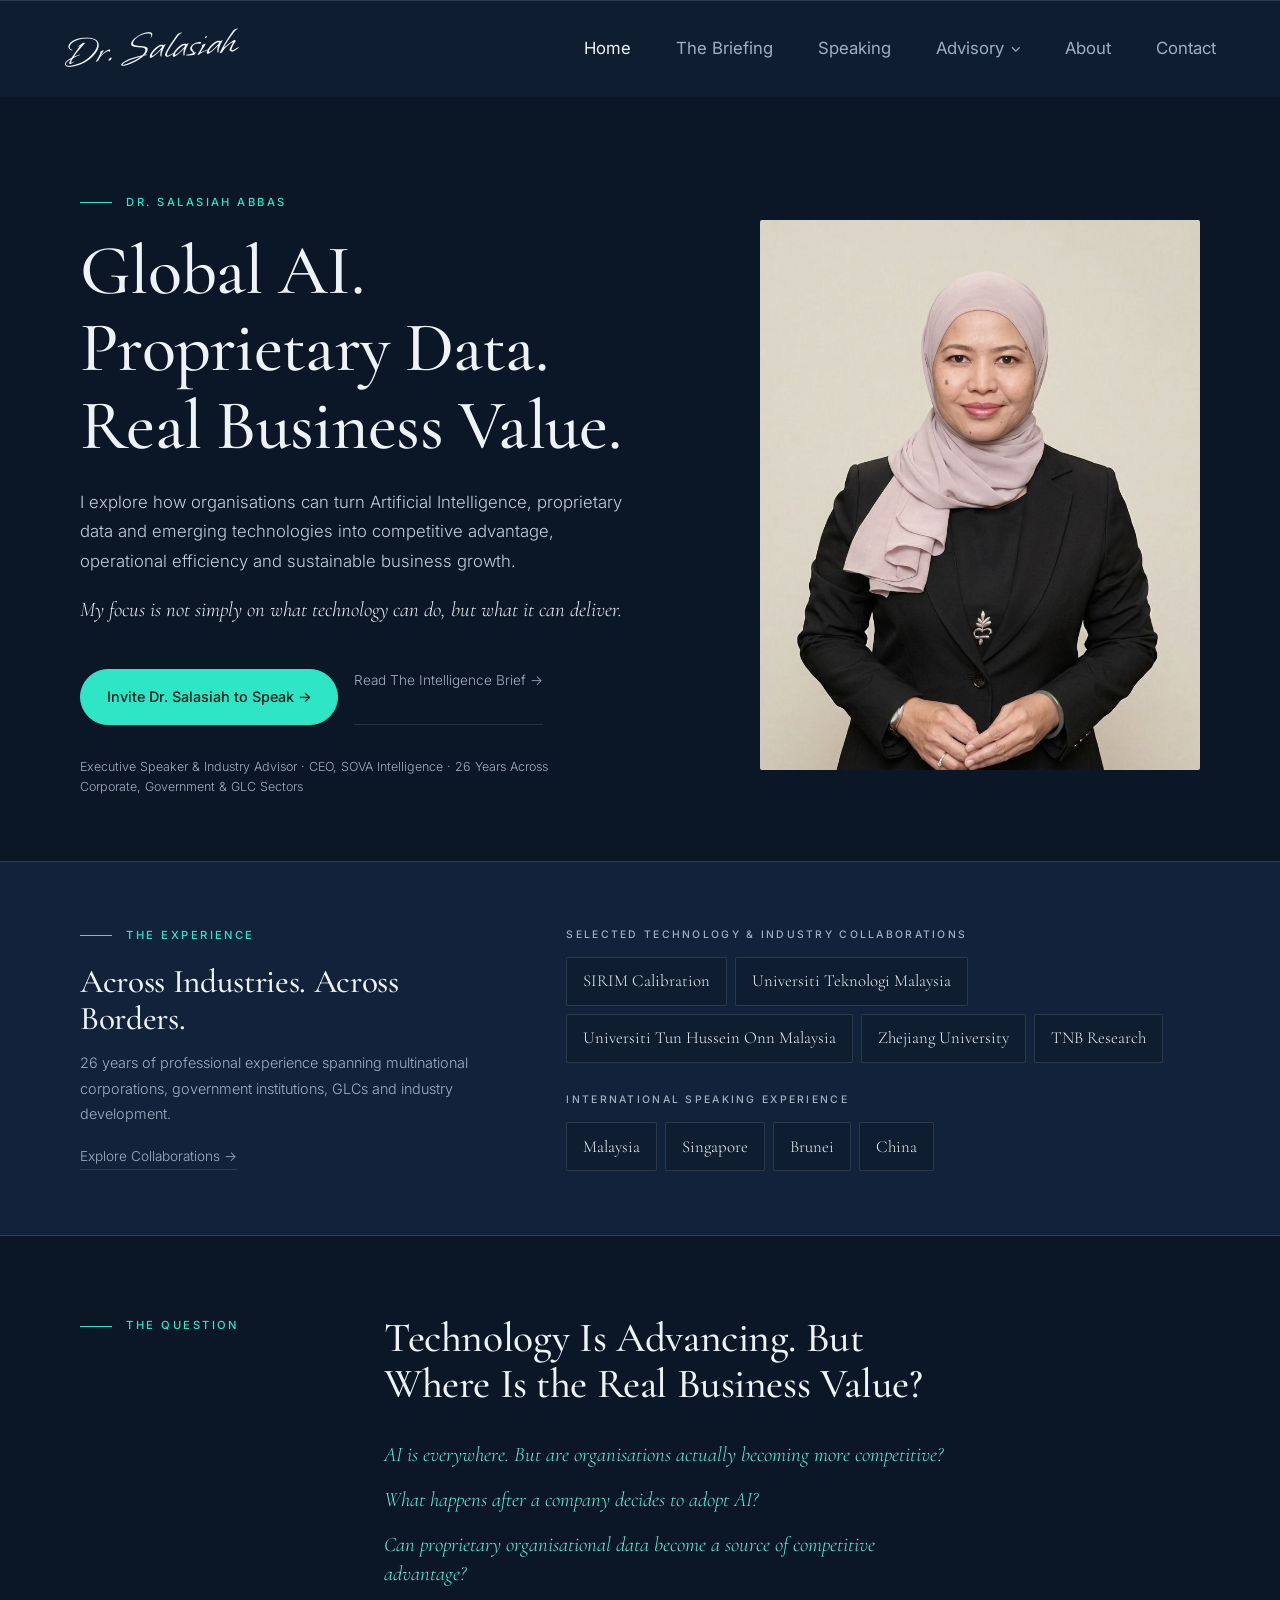
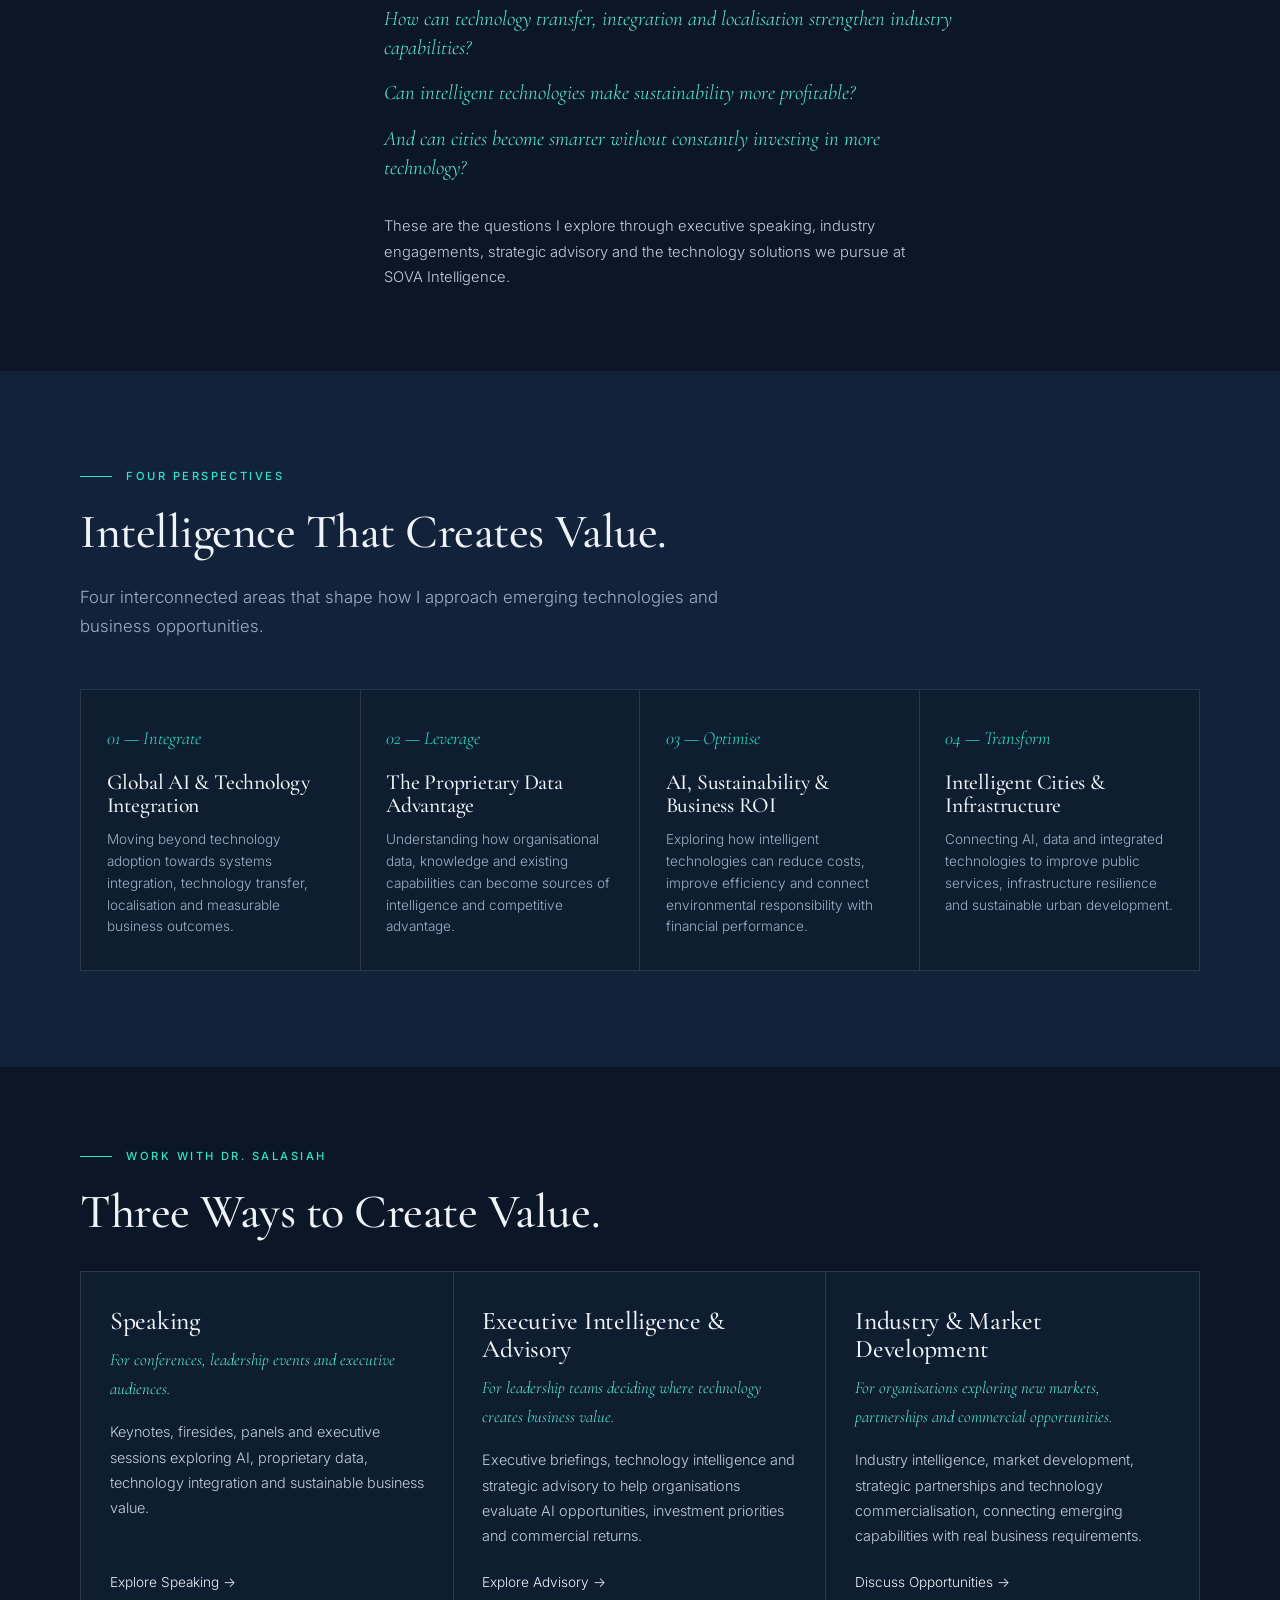
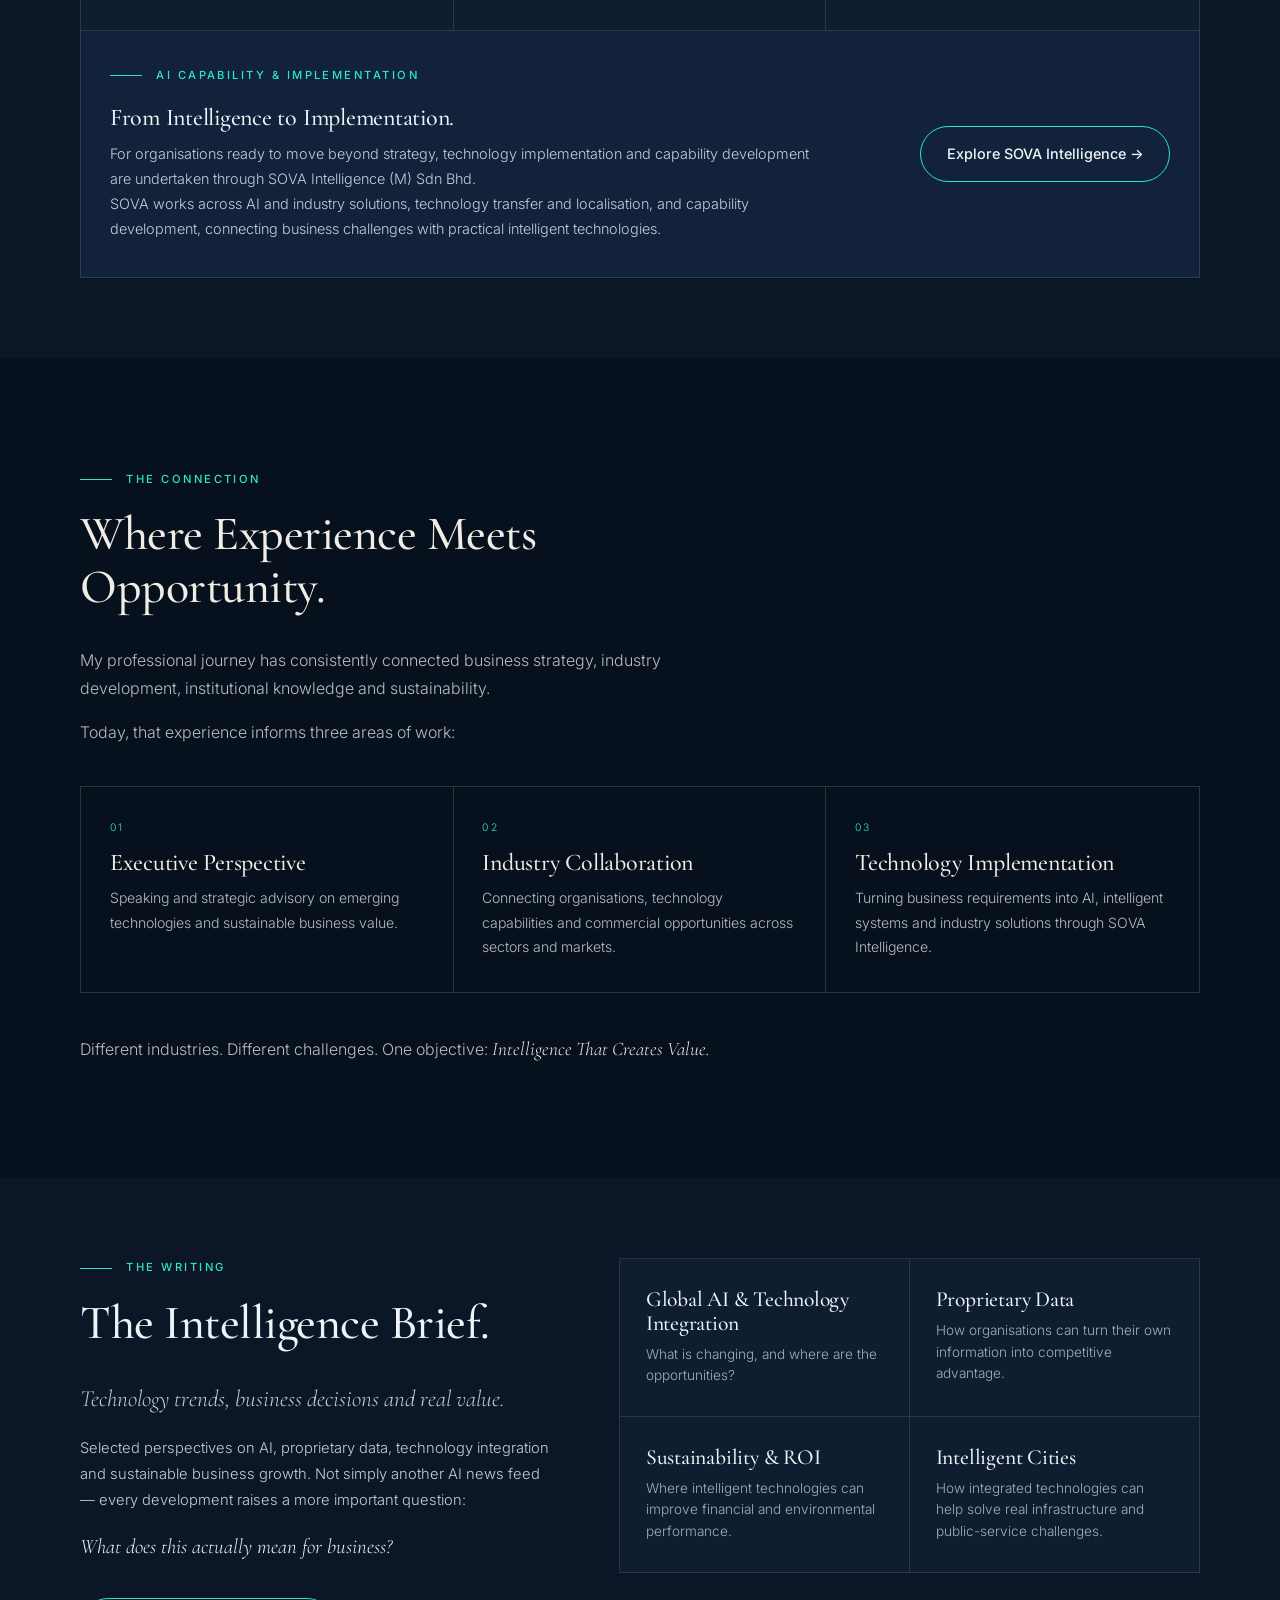
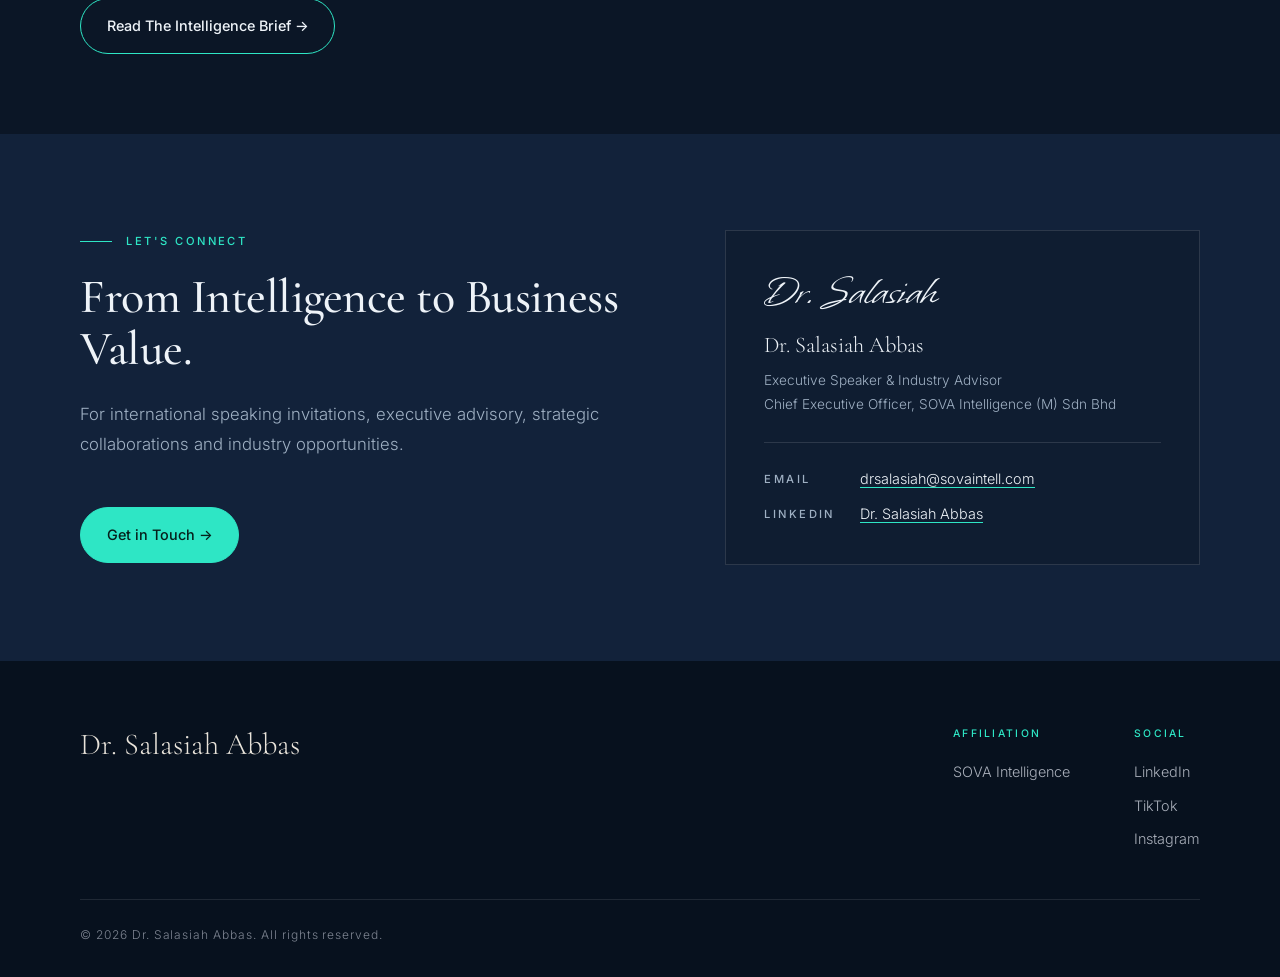
==== commit e1eed509: "Fill the last photo spots and add link previews to every page - About: thank-you plaque photo at the" ====
--- a/index.html
+++ b/index.html
@@ -22,7 +22,7 @@
   <link rel="preconnect" href="https://fonts.googleapis.com">
   <link rel="preconnect" href="https://fonts.gstatic.com" crossorigin>
   <link href="https://fonts.googleapis.com/css2?family=Cormorant+Garamond:ital,wght@0,400;0,500;1,400;1,500&family=Inter:wght@300;400;500;600&family=Mrs+Saint+Delafield&family=Whisper&display=swap" rel="stylesheet">
-  <link rel="stylesheet" href="styles.css?v=23">
+  <link rel="stylesheet" href="styles.css?v=24">
 </head>
 <body>
 
@@ -69,7 +69,7 @@
           </div>
           <p class="home-creds">Executive Speaker &amp; Industry Advisor · CEO, SOVA Intelligence · 26 Years Across Corporate, Government &amp; GLC Sectors</p>
         </div>
-        <div class="photo-placeholder contact-photo">Photo to come</div>
+        <img class="contact-photo" src="images/salasiah.jpeg" alt="Dr. Salasiah Abbas" style="object-position: center top;">
       </div>
     </section>
 
--- a/styles.css
+++ b/styles.css
@@ -271,7 +271,7 @@
 .story h2:first-child { margin-top: 0; }
 .story-quote { font-family: var(--serif); font-style: italic; font-size: 1.45rem; line-height: 1.45; color: var(--ink); border-left: 2px solid var(--accent); padding: .3rem 0 .3rem 1.4rem; margin: .8rem 0; }
 .story-photo-wrap { padding: 4rem 0; }
-.story-photo { width: 100%; max-width: 760px; margin-left: auto; aspect-ratio: 16 / 9; border-radius: var(--radius); }
+.story-photo { display: block; width: 100%; max-width: 760px; margin-left: auto; aspect-ratio: 16 / 9; object-fit: cover; border-radius: var(--radius); }
 .themes { display: grid; gap: 1rem; margin: .4rem 0; padding-left: 1.2rem; border-left: 1px solid var(--line); }
 .themes dt { font-family: var(--serif); font-size: 1.25rem; font-weight: 500; letter-spacing: normal; text-transform: none; color: var(--ink); padding: 0; }
 .themes dd { font-size: .92rem; }
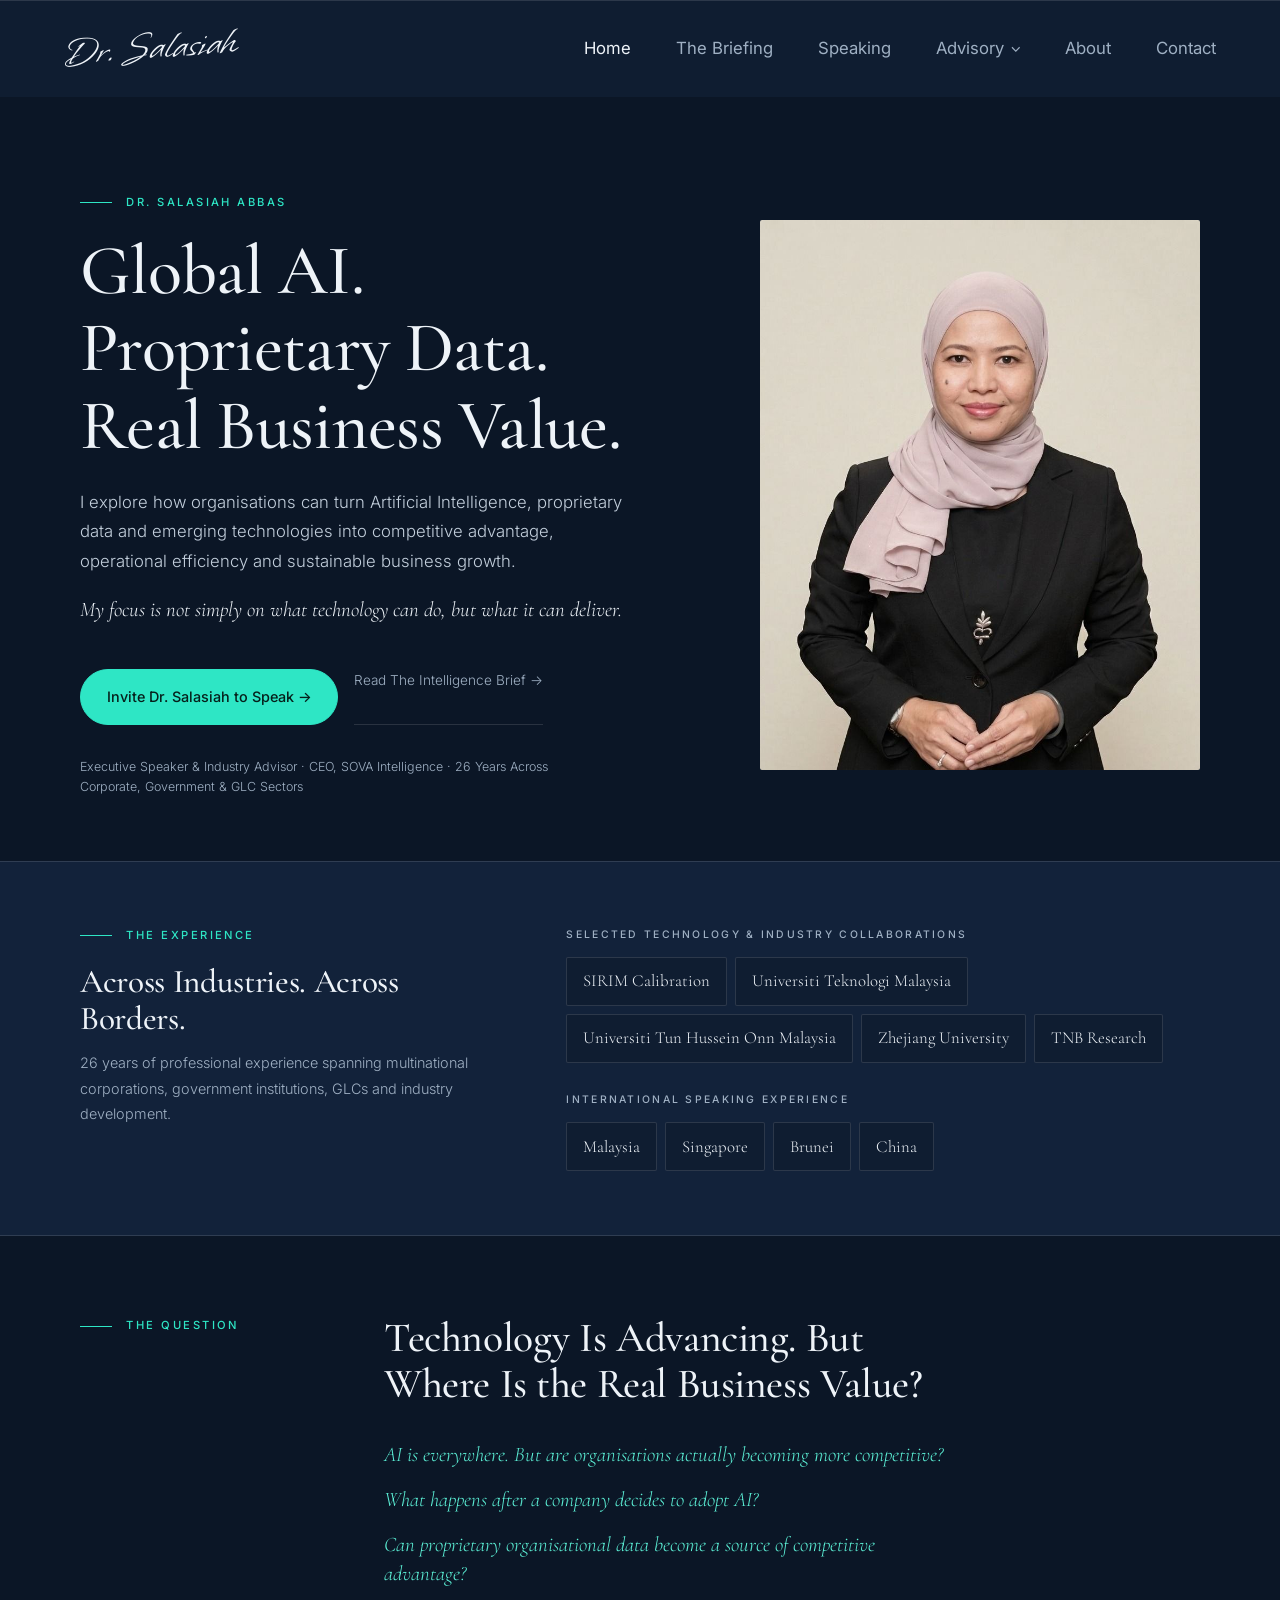
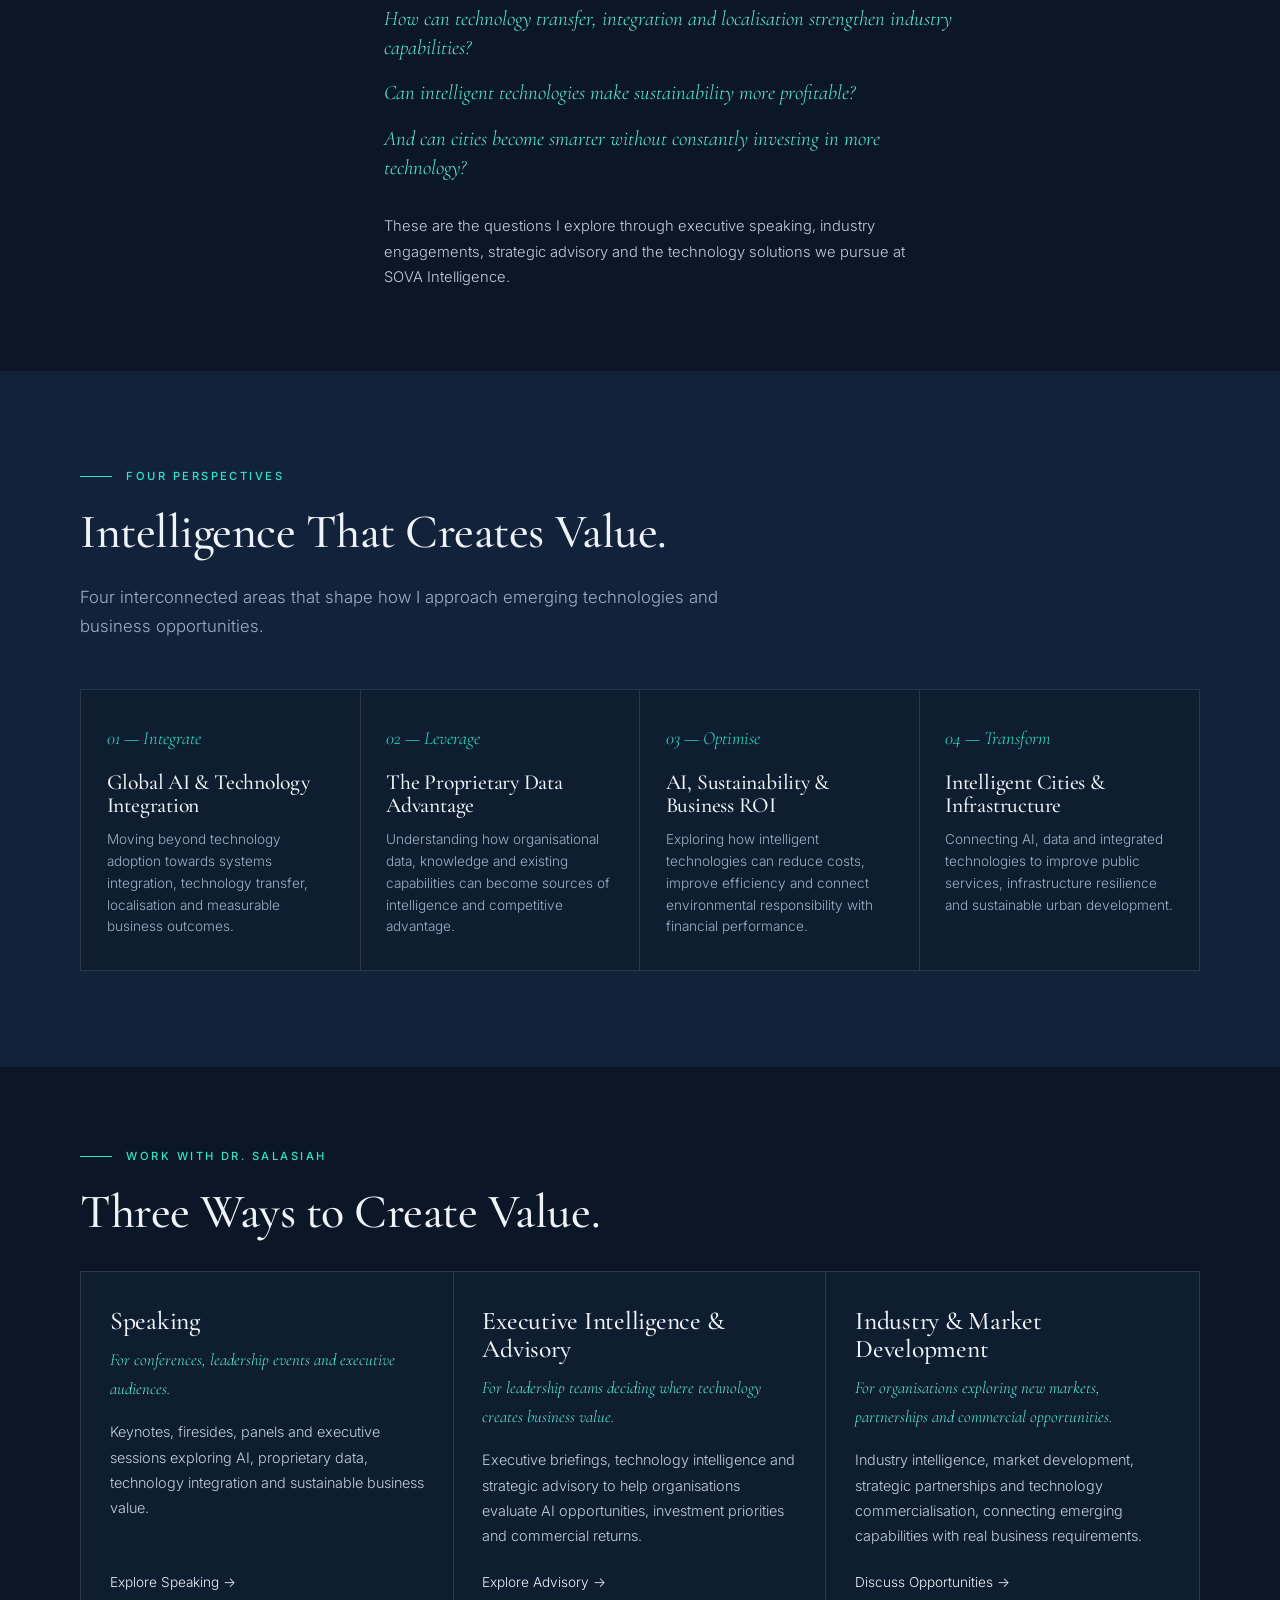
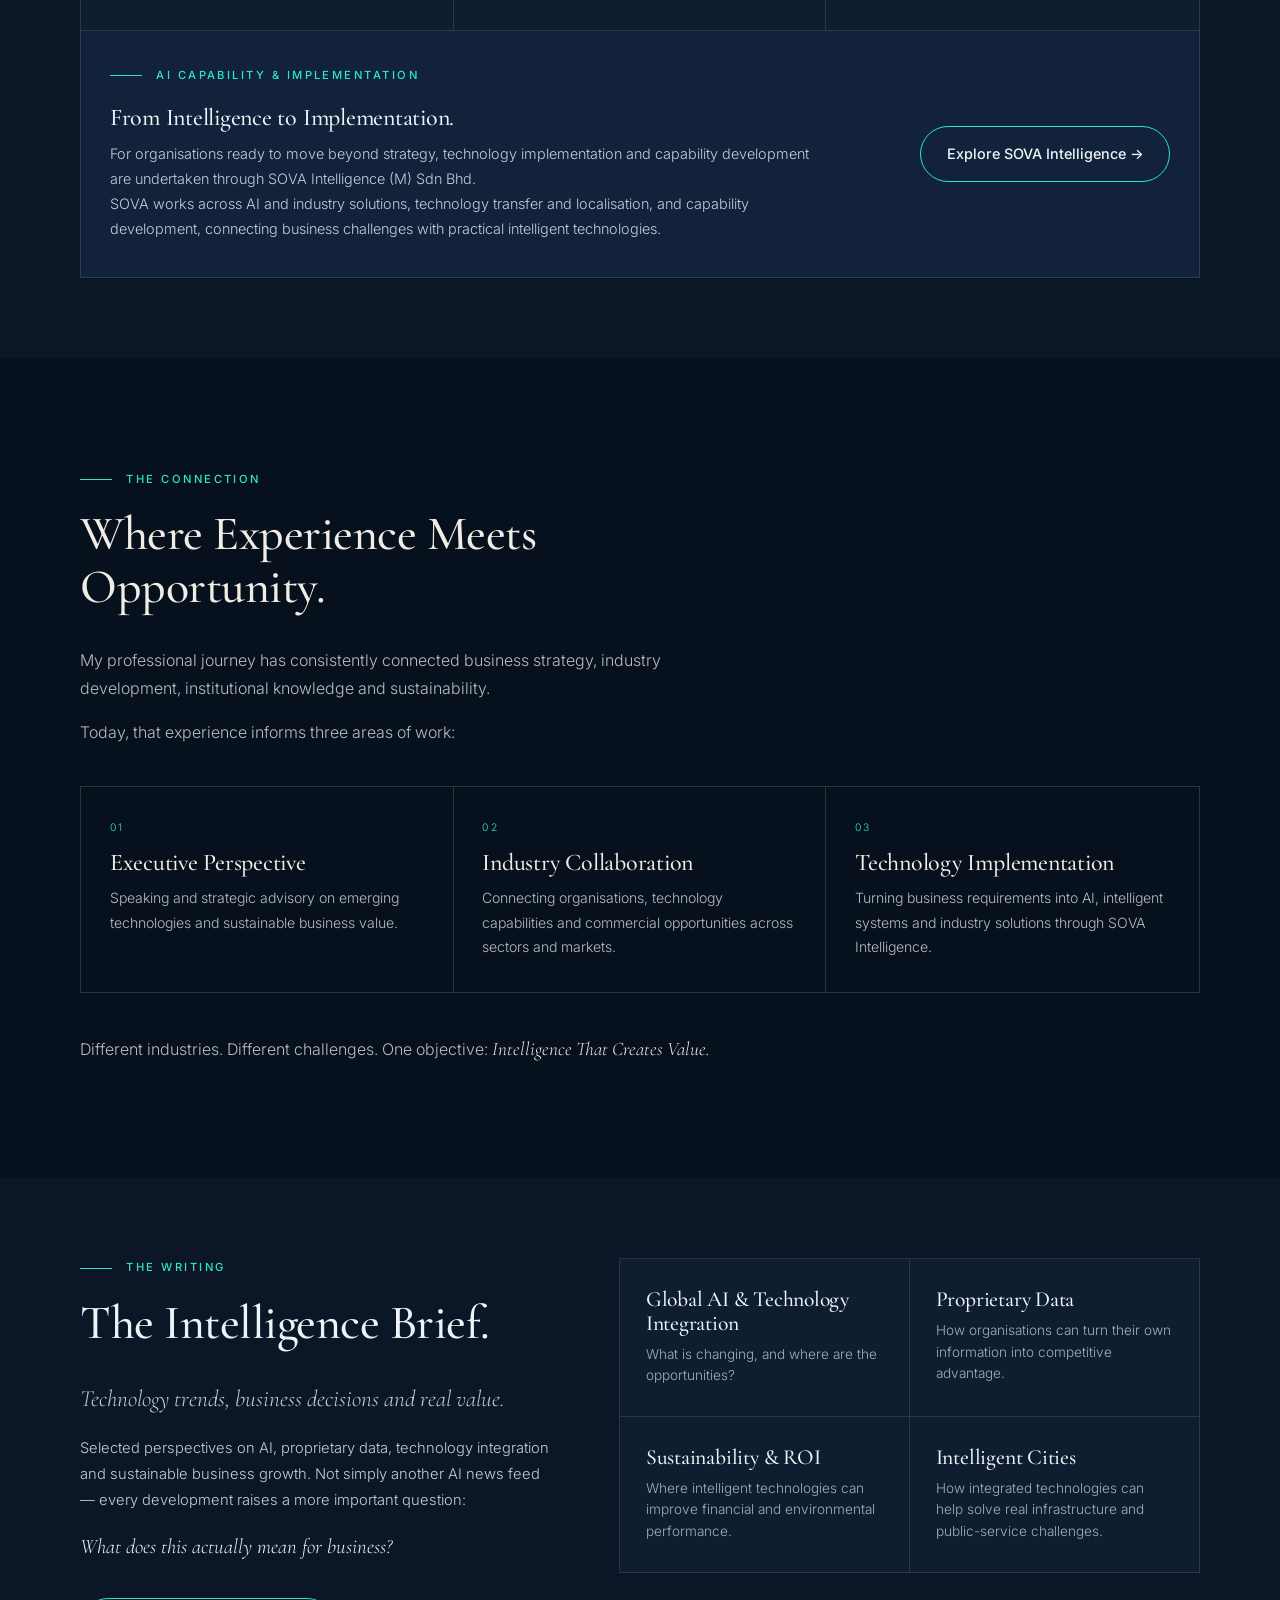
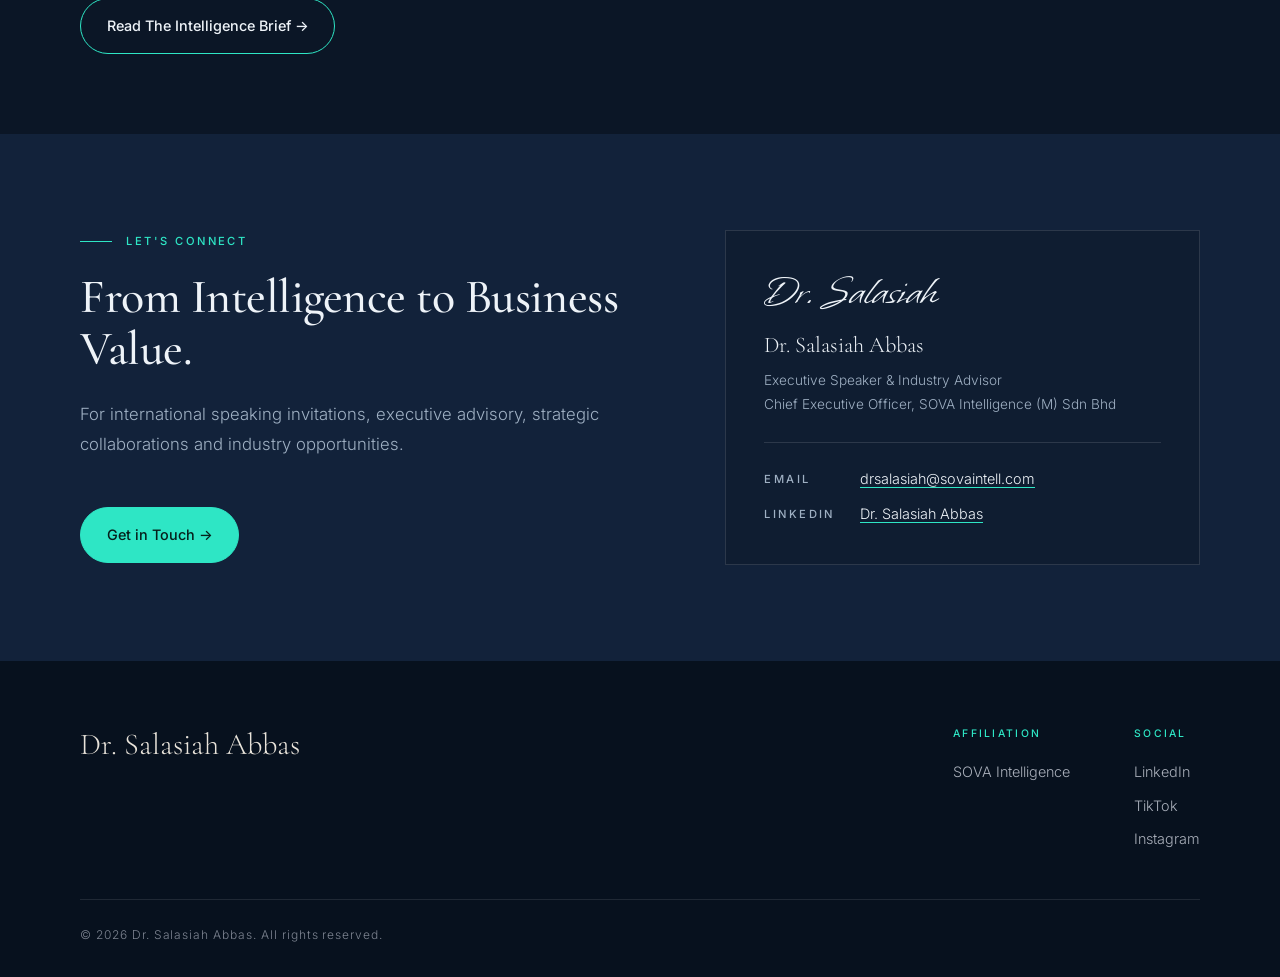
==== commit 2ee53019: "Remove the Explore Collaborations link from the Home page The Collaborations page does not exist yet" ====
--- a/index.html
+++ b/index.html
@@ -80,7 +80,6 @@
           <p class="eyebrow">The experience</p>
           <h2 class="band-title">Across Industries. Across Borders.</h2>
           <p class="band-text">26 years of professional experience spanning multinational corporations, government institutions, GLCs and industry development.</p>
-          <a class="consult-sub band-link">Explore Collaborations &rarr;</a>
         </div>
         <div class="band-lists">
           <div>
--- a/styles.css
+++ b/styles.css
@@ -304,7 +304,6 @@
 .home-band-grid { display: grid; grid-template-columns: .8fr 1.2fr; gap: 4rem; align-items: start; }
 .band-title { font-size: clamp(1.7rem, 2.6vw, 2.1rem); margin-bottom: .8rem; }
 .band-text { font-size: .9rem; color: var(--muted); max-width: 26rem; }
-.band-link { display: inline-block; margin-top: 1.2rem; cursor: default; }
 .band-lists { display: grid; gap: 1.8rem; }
 .band-label { font-size: .65rem; font-weight: 500; letter-spacing: .22em; text-transform: uppercase; color: var(--muted); margin-bottom: .8rem; }
 .chip-list { list-style: none; display: flex; flex-wrap: wrap; gap: .5rem; }
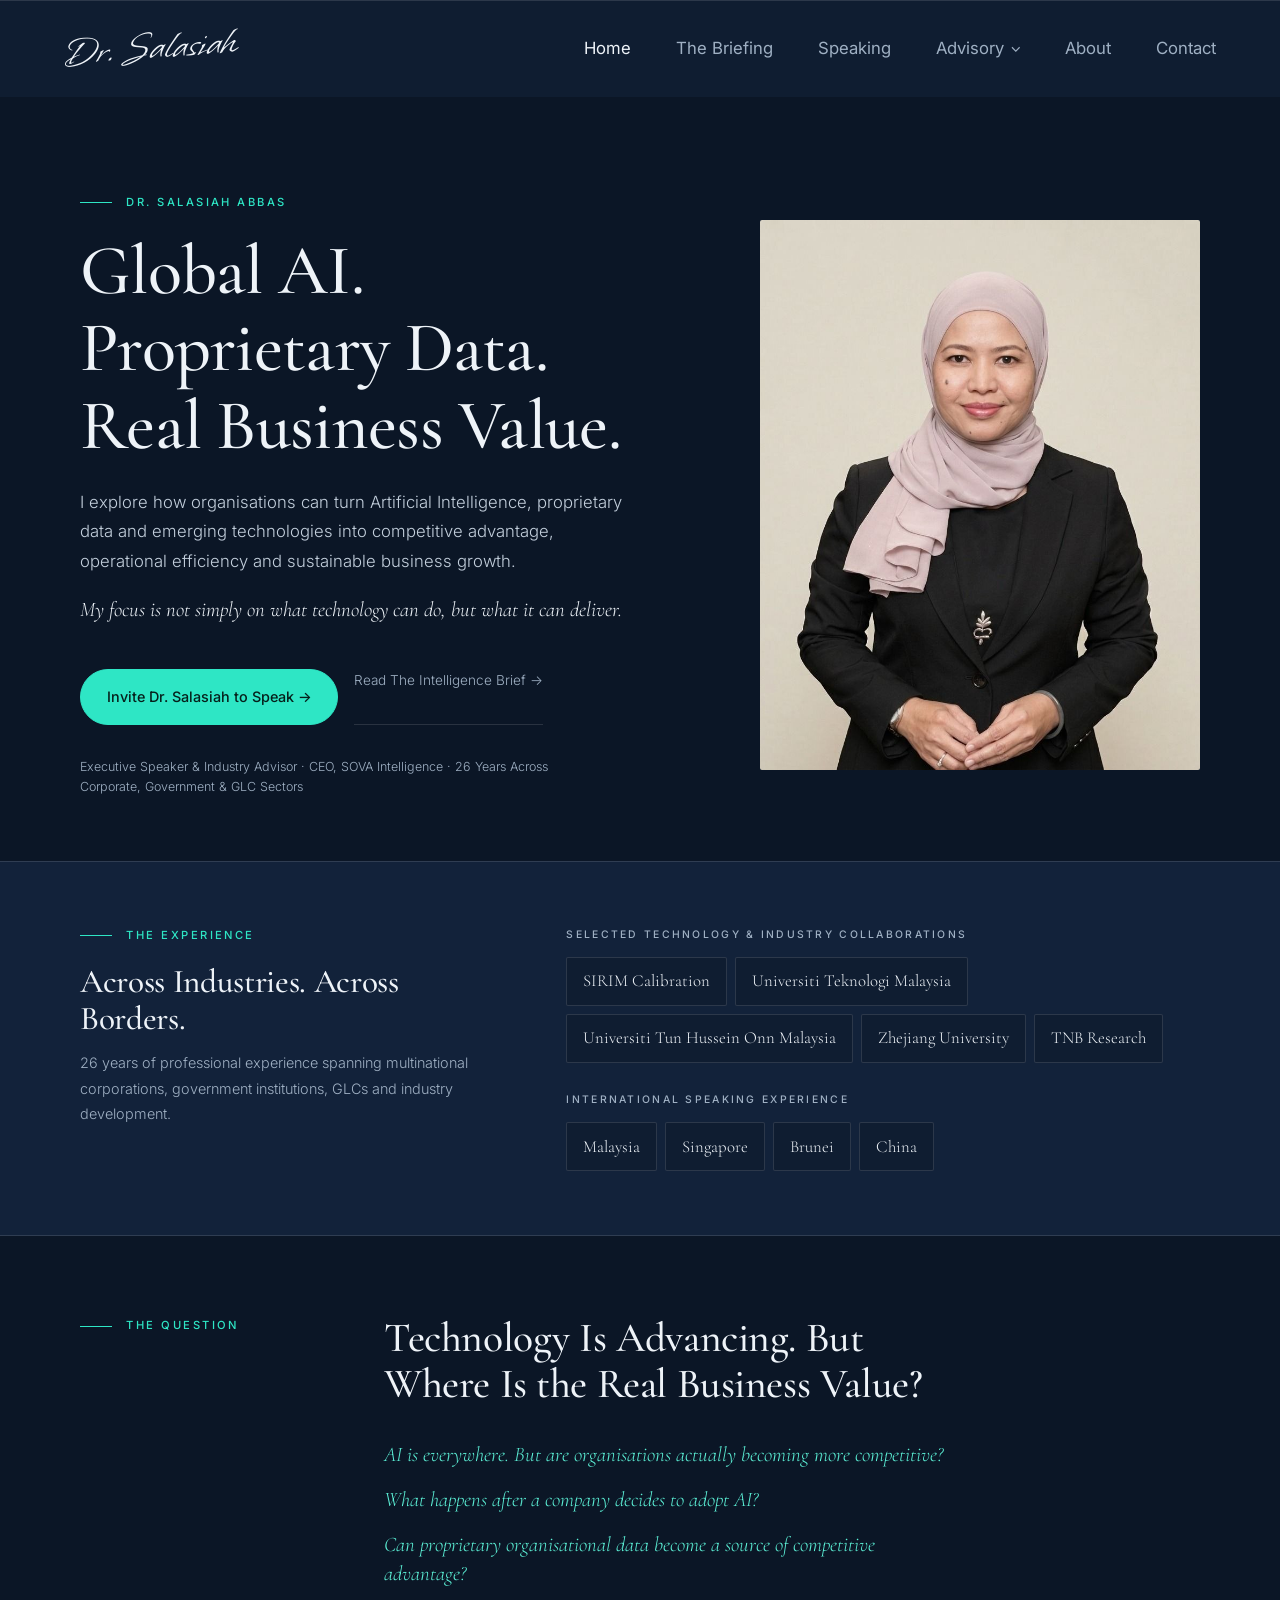
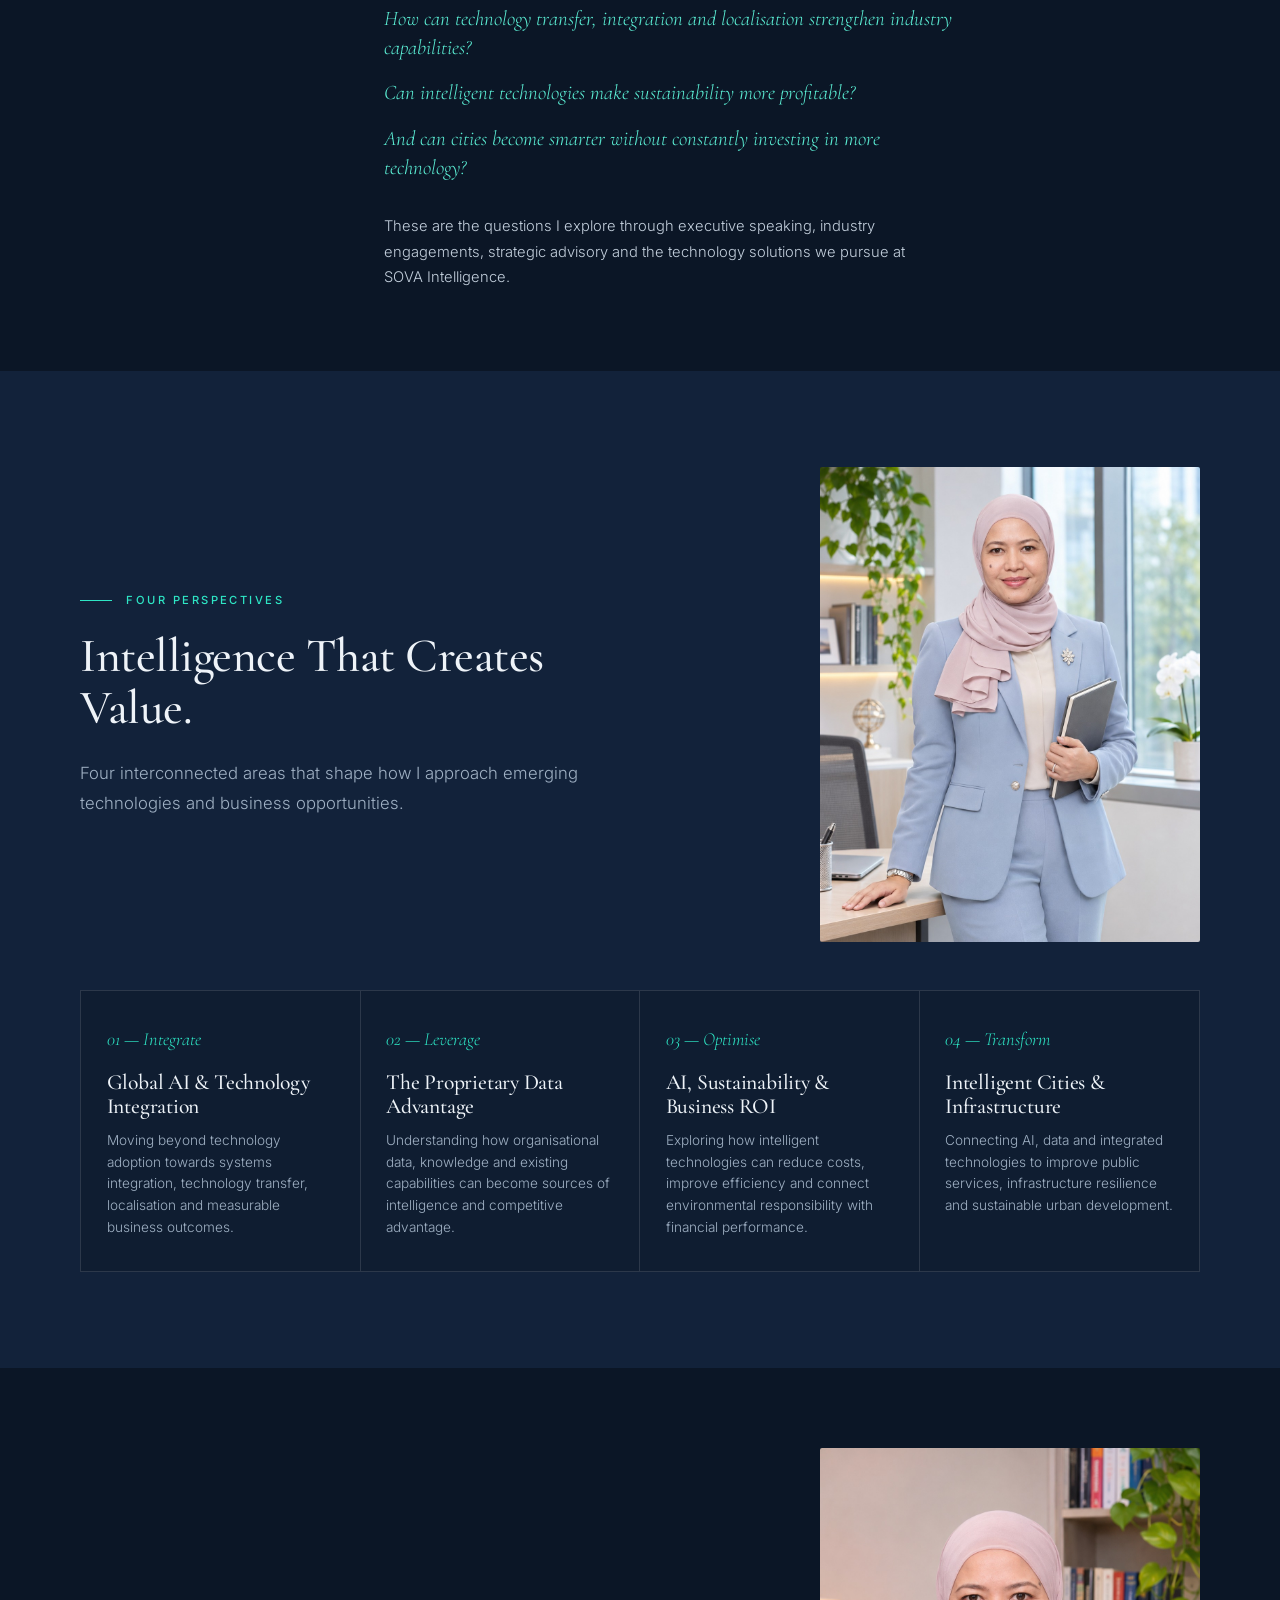
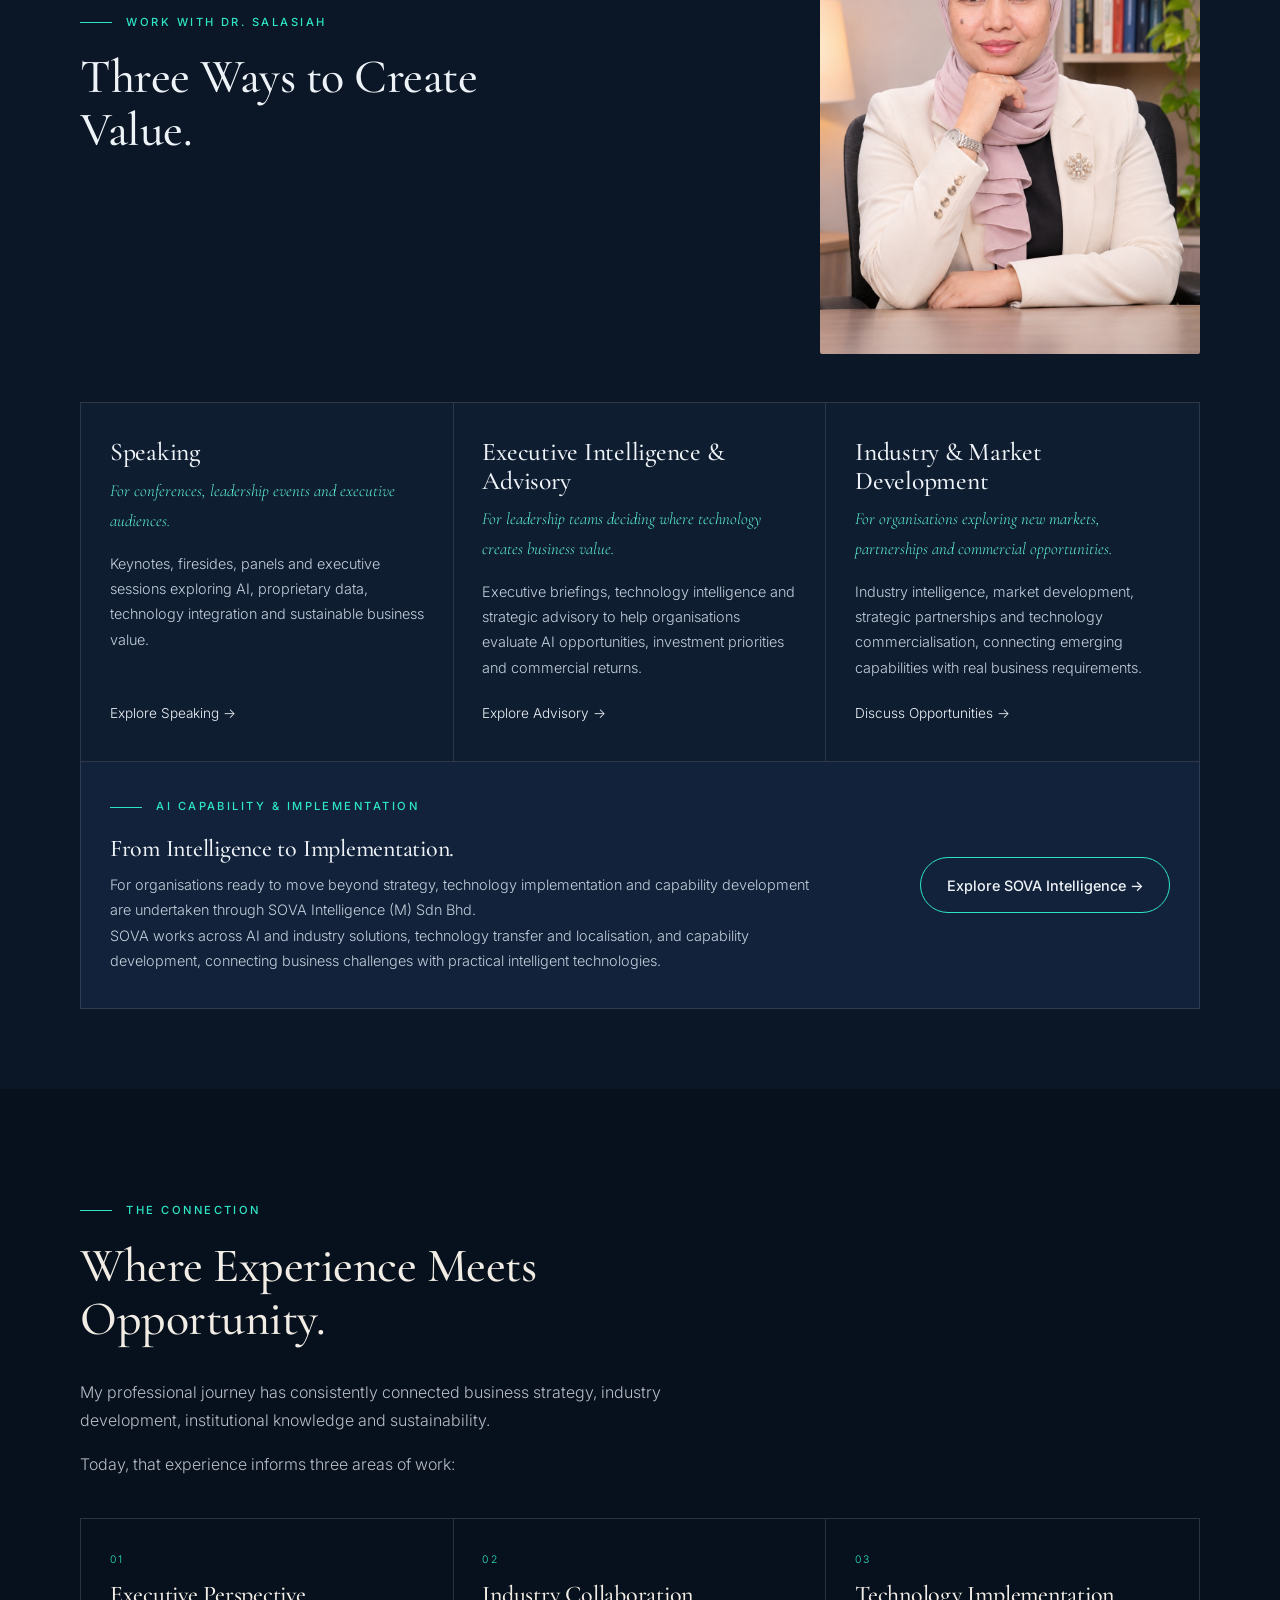
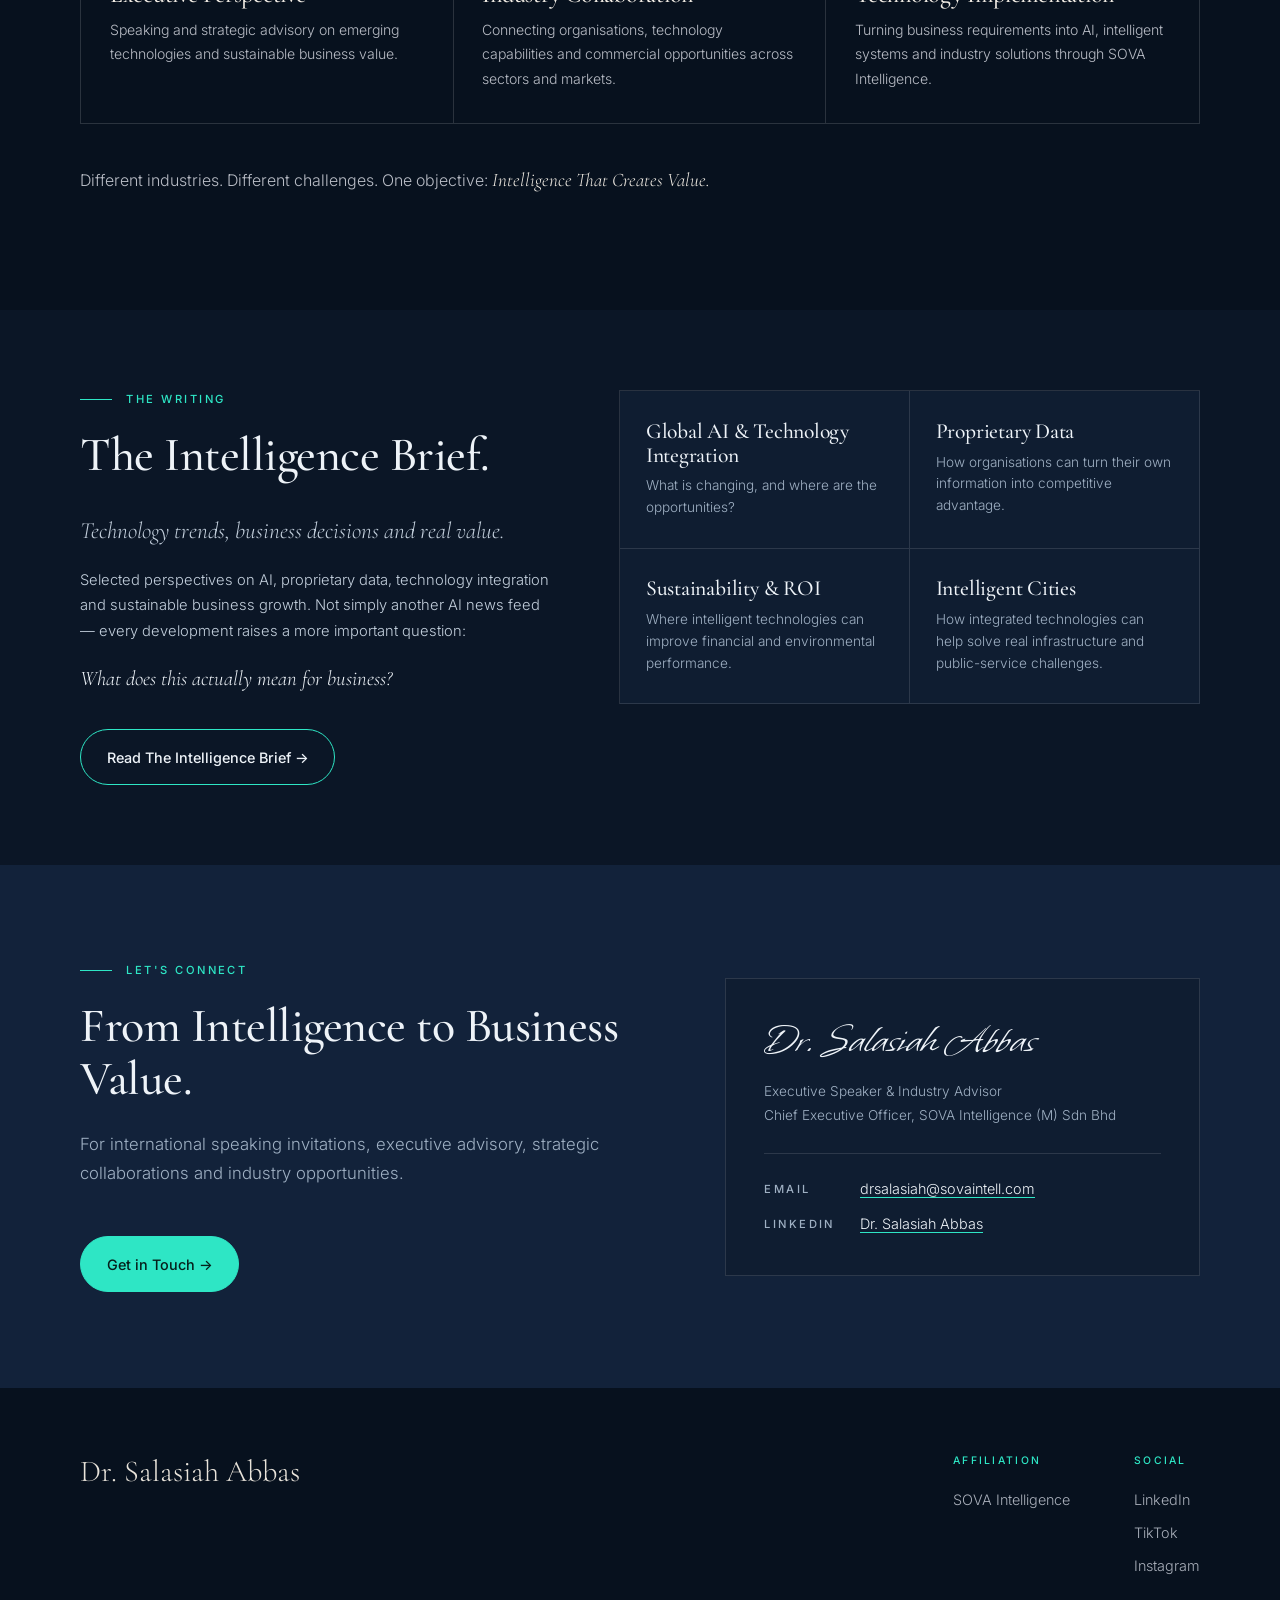
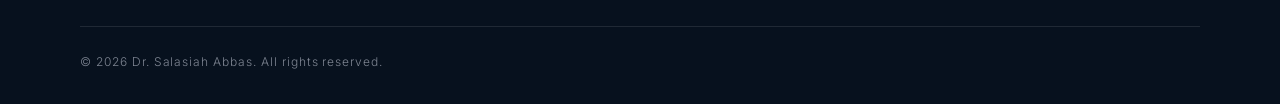
==== commit 86c4b4d9: "Refresh photos across the site and update the Home signature card - Home: full "Dr. Salasiah Abbas" " ====
--- a/index.html
+++ b/index.html
@@ -22,7 +22,7 @@
   <link rel="preconnect" href="https://fonts.googleapis.com">
   <link rel="preconnect" href="https://fonts.gstatic.com" crossorigin>
   <link href="https://fonts.googleapis.com/css2?family=Cormorant+Garamond:ital,wght@0,400;0,500;1,400;1,500&family=Inter:wght@300;400;500;600&family=Mrs+Saint+Delafield&family=Whisper&display=swap" rel="stylesheet">
-  <link rel="stylesheet" href="styles.css?v=24">
+  <link rel="stylesheet" href="styles.css?v=28">
 </head>
 <body>
 
@@ -121,10 +121,15 @@
 
     <!-- Four perspectives -->
     <section class="home-alt">
-      <div class="container">
-        <p class="eyebrow">Four perspectives</p>
-        <h2>Intelligence That Creates Value.</h2>
-        <p class="section-intro">Four interconnected areas that shape how I approach emerging technologies and business opportunities.</p>
+      <div class="container photo-sec">
+        <div class="split">
+          <div>
+            <p class="eyebrow">Four perspectives</p>
+            <h2>Intelligence That Creates Value.</h2>
+            <p class="section-intro">Four interconnected areas that shape how I approach emerging technologies and business opportunities.</p>
+          </div>
+          <img class="split-photo sec-photo" src="images/salasiah-office-standing.jpg" alt="Dr. Salasiah Abbas in her office" style="object-position: 50% 18%;">
+        </div>
         <div class="lens-grid">
           <div class="lens"><span class="lens-num">01 — Integrate</span><h3>Global AI &amp; Technology Integration</h3><p>Moving beyond technology adoption towards systems integration, technology transfer, localisation and measurable business outcomes.</p></div>
           <div class="lens"><span class="lens-num">02 — Leverage</span><h3>The Proprietary Data Advantage</h3><p>Understanding how organisational data, knowledge and existing capabilities can become sources of intelligence and competitive advantage.</p></div>
@@ -136,9 +141,14 @@
 
     <!-- Work with Dr. Salasiah -->
     <section class="brief-section">
-      <div class="container">
-        <p class="eyebrow">Work with Dr. Salasiah</p>
-        <h2>Three Ways to Create Value.</h2>
+      <div class="container photo-sec">
+        <div class="split">
+          <div>
+            <p class="eyebrow">Work with Dr. Salasiah</p>
+            <h2>Three Ways to Create Value.</h2>
+          </div>
+          <img class="split-photo sec-photo" src="images/salasiah-desk-portrait.jpg" alt="Dr. Salasiah Abbas at her desk" style="object-position: 50% 22%;">
+        </div>
         <div class="ways">
           <div class="way">
             <h3>Speaking</h3>
@@ -219,8 +229,7 @@
           <a class="btn btn-pill" href="contact.html">Get in Touch &rarr;</a>
         </div>
         <div class="connect-card">
-          <p class="signature">Dr. Salasiah</p>
-          <p class="connect-name">Dr. Salasiah Abbas</p>
+          <p class="signature">Dr. Salasiah Abbas</p>
           <p class="connect-role">Executive Speaker &amp; Industry Advisor<br>Chief Executive Officer, SOVA Intelligence (M) Sdn Bhd</p>
           <dl class="connect-dl">
             <div><dt>Email</dt><dd><a class="inline-link" href="mailto:drsalasiah@sovaintell.com">drsalasiah@sovaintell.com</a></dd></div>
--- a/styles.css
+++ b/styles.css
@@ -59,6 +59,10 @@
 .split .section-intro { margin-bottom: 0; }
 .split-photo { width: 100%; aspect-ratio: 4 / 3; object-fit: cover; border-radius: var(--radius); }
 .split-reverse { margin-bottom: 0; }
+/* Home sections with a side photo; on phones the photo moves to the end of the section */
+.photo-sec .split { margin-bottom: 3rem; }
+.full-photo, .advisory-hero-photo.full-photo { aspect-ratio: auto; height: auto; max-width: 380px; justify-self: end; } /* whole photo, no cropping */
+.photo-sec .sec-photo { aspect-ratio: auto; height: auto; max-width: 380px; justify-self: end; } /* show the whole photo, no cropping */
 
 /* Header */
 .site-header { position: sticky; top: 0; z-index: 10; background: var(--surface); border-top: 1px solid var(--line); }
@@ -344,8 +348,7 @@
 .connect-grid { display: grid; grid-template-columns: 1.1fr .9fr; gap: 4rem; align-items: center; }
 .connect-card { background: var(--surface); border: 1px solid var(--line); padding: 2.4rem; }
 .connect-card .signature { font-size: 2.6rem; }
-.connect-name { font-family: var(--serif); font-size: 1.4rem; margin-top: .4rem; }
-.connect-role { font-size: .85rem; color: var(--muted); margin-top: .3rem; }
+.connect-role { font-size: .85rem; color: var(--muted); margin-top: .8rem; }
 .connect-dl { display: grid; gap: .6rem; margin-top: 1.6rem; padding-top: 1.4rem; border-top: 1px solid var(--line); }
 .connect-dl > div { display: grid; grid-template-columns: 6rem 1fr; }
 .connect-dl dd { font-size: .9rem; }
@@ -471,6 +474,11 @@
   .jump-bar { top: 0; }
   .split { grid-template-columns: 1fr; gap: 2.5rem; margin-bottom: 3rem; }
   .split-reverse .split-photo { order: 2; }
+  .photo-sec { display: flex; flex-direction: column; }
+  .photo-sec .split { display: contents; }
+  .photo-sec .split > div { margin-bottom: 2rem; }
+  .full-photo { max-width: 100%; justify-self: auto; }
+  .photo-sec .sec-photo { order: 5; margin-top: 3rem; max-width: 100%; justify-self: auto; }
 }
 @media (max-width: 560px) {
   h1 { font-size: 2.3rem; }
